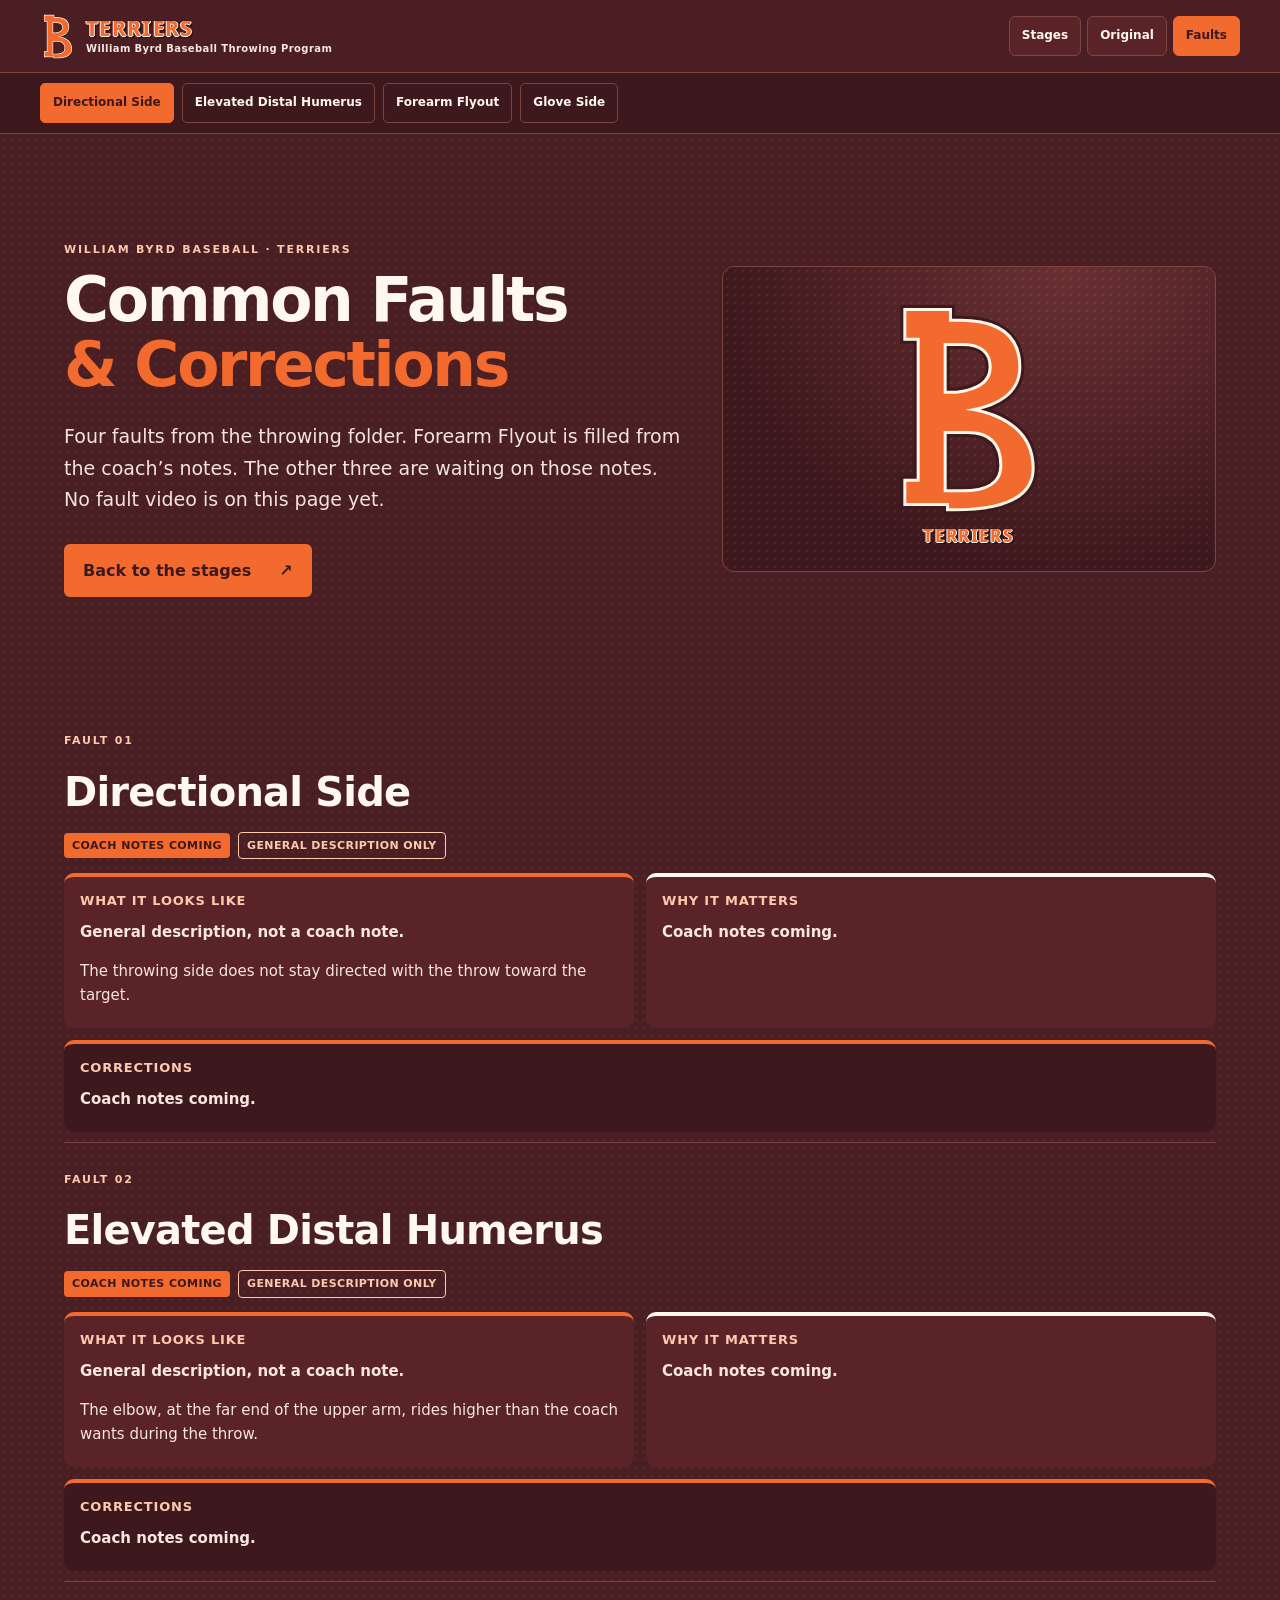
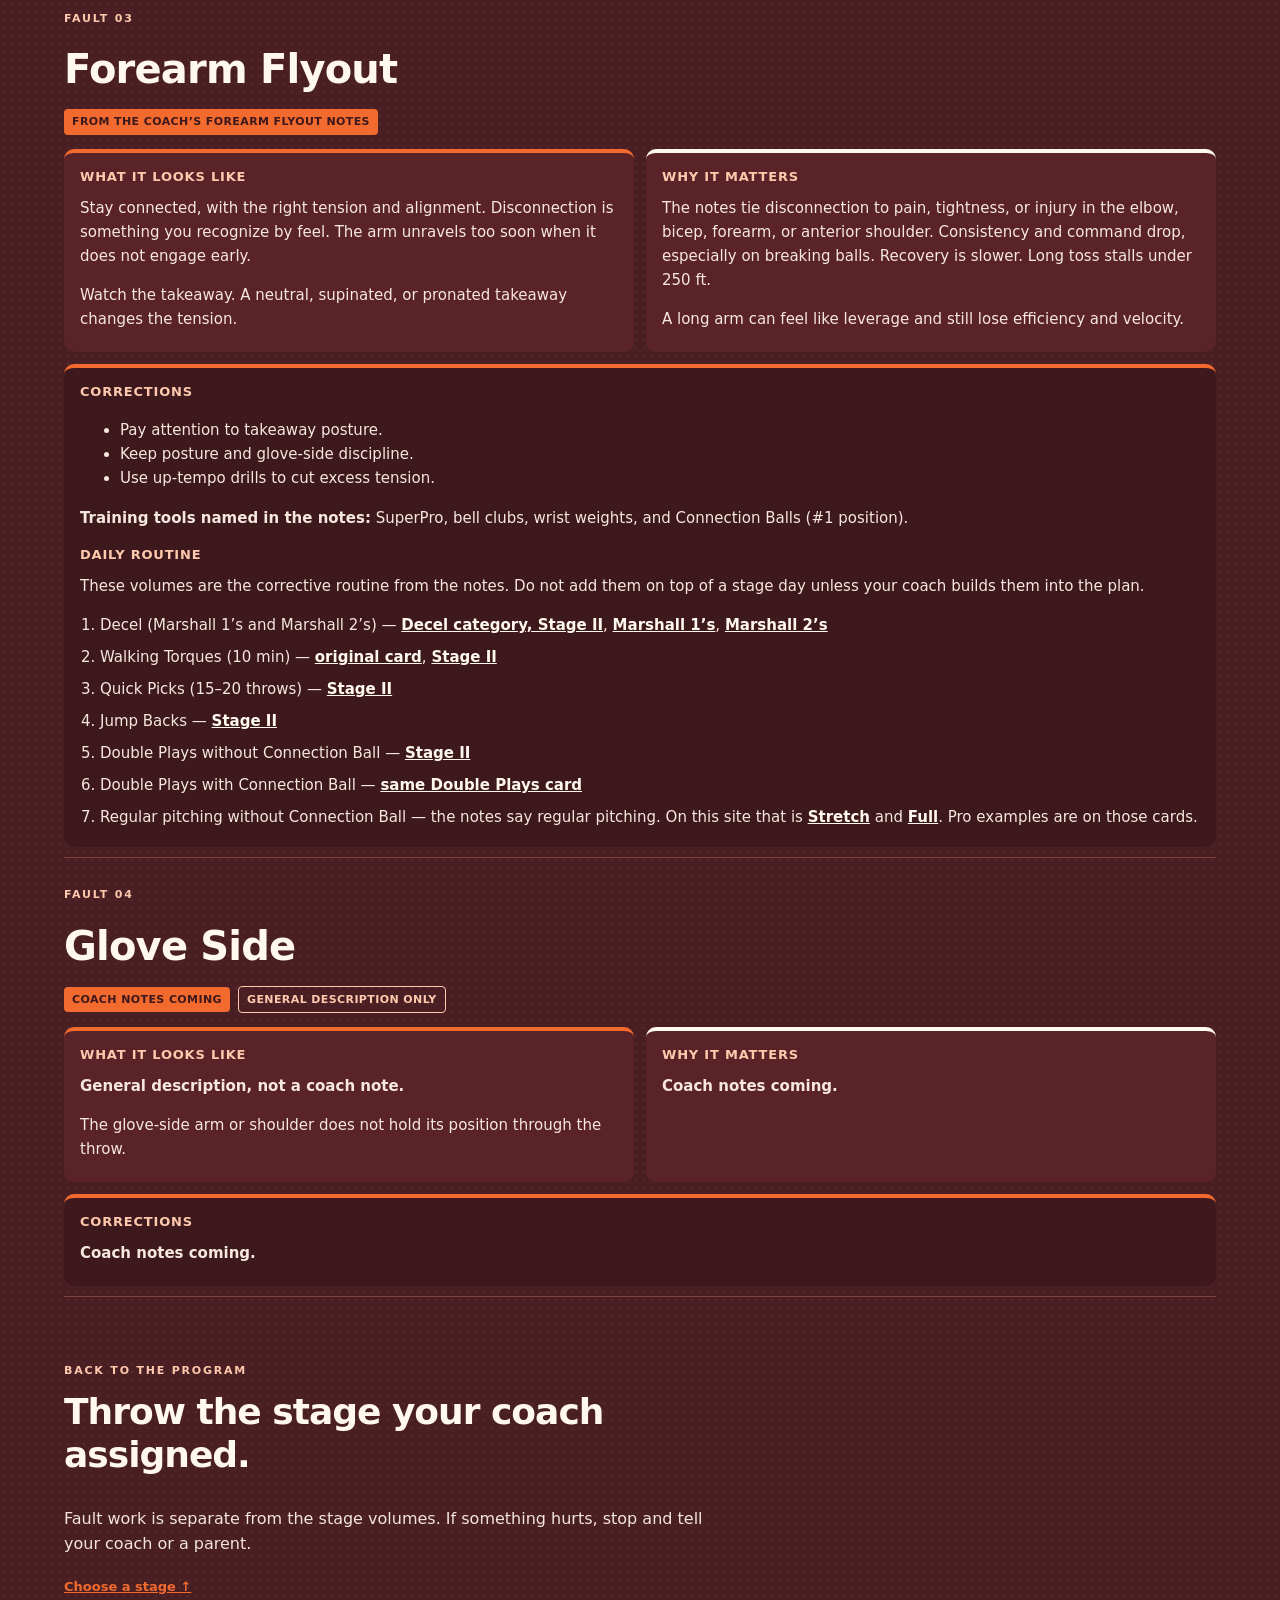
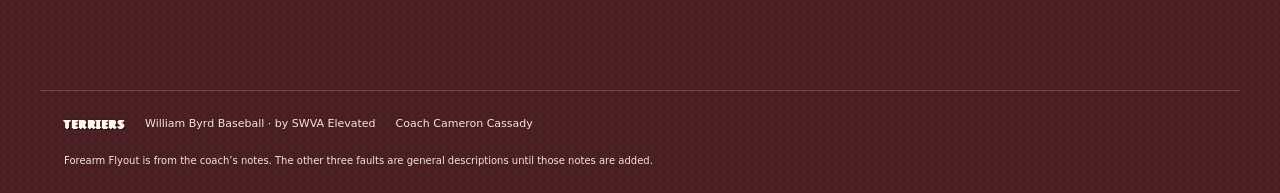
==== faults.html @ 5ababb33 "Add the Terriers five-stage program and faults page Players can pick a shareable stage, keep the ori" ====
<!doctype html>
<html lang="en">
<head>
  <meta charset="utf-8">
  <meta name="viewport" content="width=device-width, initial-scale=1">
  <meta name="theme-color" content="#4a1f24">
  <meta name="description" content="Common throwing faults and corrections for the William Byrd Baseball throwing program.">
  <title>Common Faults &amp; Corrections · William Byrd Baseball</title>
  <link rel="icon" href="assets/icon.svg" type="image/svg+xml">
  <link rel="stylesheet" href="style.css">
  <link rel="stylesheet" href="brand.css">
</head>
<body id="top">
  <a class="skip" href="#fault-list">Skip to the faults</a>
  <div class="sticky-stack">
    <header class="site-header">
      <a class="brand" href="index.html#top" aria-label="William Byrd Baseball home">
        <img src="assets/mark.svg" alt="" width="36" height="48">
        <span><span class="wordmark">Terriers</span><small>William Byrd Baseball Throwing Program</small></span>
      </a>
      <nav class="page-nav" aria-label="Pages">
        <a href="index.html#stages">Stages</a>
        <a href="index.html#original">Original</a>
        <a href="faults.html" aria-current="page">Faults</a>
      </nav>
    </header>
    <nav class="drill-nav" id="fault-nav" aria-label="Faults">
      <a href="#fault-directional-side">Directional Side</a>
      <a href="#fault-elevated-distal-humerus">Elevated Distal Humerus</a>
      <a href="#fault-forearm-flyout">Forearm Flyout</a>
      <a href="#fault-glove-side">Glove Side</a>
    </nav>
  </div>
  <main id="fault-list">
    <section class="hero">
      <div class="hero-copy">
        <p class="eyebrow">William Byrd Baseball · Terriers</p>
        <h1>Common Faults<br><em>&amp; Corrections</em></h1>
        <p class="intro">Four faults from the throwing folder. Forearm Flyout is filled from the coach’s notes. The other three are waiting on those notes. No fault video is on this page yet.</p>
        <a class="start primary" href="index.html#stages">Back to the stages <span>↗</span></a>
      </div>
      <div class="hero-art" aria-hidden="true">
        <img class="hero-mark" src="assets/mark.svg" alt="">
        <div class="art-label"><b class="wordmark hero-word">Terriers</b></div>
      </div>
    </section>

    <article class="fault-card" id="fault-directional-side">
      <p class="eyebrow">Fault 01</p>
      <h2>Directional Side</h2>
      <div class="fault-kicker"><span class="tag">Coach notes coming</span><span class="tag quiet">General description only</span></div>
      <div class="fault-grid">
        <section class="fault-panel">
          <h3>What it looks like</h3>
          <p class="coming-line">General description, not a coach note.</p>
          <p>The throwing side does not stay directed with the throw toward the target.</p>
        </section>
        <section class="fault-panel why">
          <h3>Why it matters</h3>
          <p class="coming-line">Coach notes coming.</p>
        </section>
        <section class="fault-panel fix">
          <h3>Corrections</h3>
          <p class="coming-line">Coach notes coming.</p>
        </section>
      </div>
    </article>

    <article class="fault-card" id="fault-elevated-distal-humerus">
      <p class="eyebrow">Fault 02</p>
      <h2>Elevated Distal Humerus</h2>
      <div class="fault-kicker"><span class="tag">Coach notes coming</span><span class="tag quiet">General description only</span></div>
      <div class="fault-grid">
        <section class="fault-panel">
          <h3>What it looks like</h3>
          <p class="coming-line">General description, not a coach note.</p>
          <p>The elbow, at the far end of the upper arm, rides higher than the coach wants during the throw.</p>
        </section>
        <section class="fault-panel why">
          <h3>Why it matters</h3>
          <p class="coming-line">Coach notes coming.</p>
        </section>
        <section class="fault-panel fix">
          <h3>Corrections</h3>
          <p class="coming-line">Coach notes coming.</p>
        </section>
      </div>
    </article>

    <article class="fault-card" id="fault-forearm-flyout">
      <p class="eyebrow">Fault 03</p>
      <h2>Forearm Flyout</h2>
      <div class="fault-kicker"><span class="tag">From the coach’s Forearm Flyout notes</span></div>
      <div class="fault-grid">
        <section class="fault-panel">
          <h3>What it looks like</h3>
          <p>Stay connected, with the right tension and alignment. Disconnection is something you recognize by feel. The arm unravels too soon when it does not engage early.</p>
          <p>Watch the takeaway. A neutral, supinated, or pronated takeaway changes the tension.</p>
        </section>
        <section class="fault-panel why">
          <h3>Why it matters</h3>
          <p>The notes tie disconnection to pain, tightness, or injury in the elbow, bicep, forearm, or anterior shoulder. Consistency and command drop, especially on breaking balls. Recovery is slower. Long toss stalls under 250 ft.</p>
          <p>A long arm can feel like leverage and still lose efficiency and velocity.</p>
        </section>
        <section class="fault-panel fix">
          <h3>Corrections</h3>
          <ul>
            <li>Pay attention to takeaway posture.</li>
            <li>Keep posture and glove-side discipline.</li>
            <li>Use up-tempo drills to cut excess tension.</li>
          </ul>
          <p><strong>Training tools named in the notes:</strong> SuperPro, bell clubs, wrist weights, and Connection Balls (#1 position).</p>
          <h3>Daily routine</h3>
          <p>These volumes are the corrective routine from the notes. Do not add them on top of a stage day unless your coach builds them into the plan.</p>
          <ol class="routine">
            <li>Decel (Marshall 1’s and Marshall 2’s) — <a href="index.html#stage-2-decel">Decel category, Stage II</a>, <a href="index.html#drill-1">Marshall 1’s</a>, <a href="index.html#stage-2-marshall-2">Marshall 2’s</a></li>
            <li>Walking Torques (10 min) — <a href="index.html#drill-4">original card</a>, <a href="index.html#stage-2-walking-torque">Stage II</a></li>
            <li>Quick Picks (15–20 throws) — <a href="index.html#stage-2-quick-picks">Stage II</a></li>
            <li>Jump Backs — <a href="index.html#stage-2-jump-backs">Stage II</a></li>
            <li>Double Plays without Connection Ball — <a href="index.html#stage-2-double-plays">Stage II</a></li>
            <li>Double Plays with Connection Ball — <a href="index.html#stage-2-double-plays">same Double Plays card</a></li>
            <li>Regular pitching without Connection Ball — the notes say regular pitching. On this site that is <a href="index.html#drill-6">Stretch</a> and <a href="index.html#drill-7">Full</a>. Pro examples are on those cards.</li>
          </ol>
        </section>
      </div>
    </article>

    <article class="fault-card" id="fault-glove-side">
      <p class="eyebrow">Fault 04</p>
      <h2>Glove Side</h2>
      <div class="fault-kicker"><span class="tag">Coach notes coming</span><span class="tag quiet">General description only</span></div>
      <div class="fault-grid">
        <section class="fault-panel">
          <h3>What it looks like</h3>
          <p class="coming-line">General description, not a coach note.</p>
          <p>The glove-side arm or shoulder does not hold its position through the throw.</p>
        </section>
        <section class="fault-panel why">
          <h3>Why it matters</h3>
          <p class="coming-line">Coach notes coming.</p>
        </section>
        <section class="fault-panel fix">
          <h3>Corrections</h3>
          <p class="coming-line">Coach notes coming.</p>
        </section>
      </div>
    </article>

    <section class="finish">
      <p class="eyebrow">Back to the program</p>
      <h2>Throw the stage your coach assigned.</h2>
      <p>Fault work is separate from the stage volumes. If something hurts, stop and tell your coach or a parent.</p>
      <a href="index.html#stages">Choose a stage ↑</a>
    </section>
  </main>
  <footer>
    <span class="wordmark">Terriers</span>
    <span>William Byrd Baseball · by SWVA Elevated</span>
    <span>Coach Cameron Cassady</span>
    <small>Forearm Flyout is from the coach’s notes. The other three faults are general descriptions until those notes are added.</small>
  </footer>
  <script>
    'use strict';
    const nav = document.getElementById('fault-nav');
    const cards = [...document.querySelectorAll('.fault-card')];
    const links = [...nav.querySelectorAll('a')];
    function mark() {
      const line = document.querySelector('.sticky-stack').offsetHeight + 20;
      let active = cards[0];
      cards.forEach(card => { if (card.getBoundingClientRect().top <= line) active = card; });
      links.forEach(link => {
        const on = active && link.hash === '#' + active.id;
        link.classList.toggle('active', on);
        if (on) link.setAttribute('aria-current', 'true');
        else link.removeAttribute('aria-current');
      });
    }
    document.documentElement.style.scrollPaddingTop = (document.querySelector('.sticky-stack').offsetHeight + 8) + 'px';
    window.addEventListener('scroll', () => requestAnimationFrame(mark), { passive: true });
    mark();
  </script>
</body>
</html>
---- style.css ----
:root{color-scheme:dark;--bg:#4a1f24;--panel:#5a2328;--muted:#f3e4dc;--ink:#fff8ef;--line:#7d4540;--accent:#f26a2e;--header:142px}*{box-sizing:border-box}html{scroll-behavior:smooth;scroll-padding-top:var(--header)}body{margin:0;background:var(--bg);color:var(--ink);font:16px/1.6 system-ui,-apple-system,BlinkMacSystemFont,"Segoe UI",sans-serif}a{color:inherit}button,select,input{font:inherit}button,a,select,input{ -webkit-tap-highlight-color:transparent}button,select{min-height:46px;border:1px solid #a86860;border-radius:7px;background:#6a3034;color:var(--ink);padding:9px 13px;cursor:pointer;font-weight:650}button:hover,select:hover{border-color:var(--accent)}button:focus-visible,a:focus-visible,select:focus-visible,input:focus-visible,summary:focus-visible{outline:3px solid var(--accent);outline-offset:4px}.primary{background:var(--accent);border-color:var(--accent);color:#3d181c}.primary:hover{background:#ff8d55}.skip{position:absolute;z-index:20;top:-100px;background:var(--accent);color:#4a1f24;padding:12px}.skip:focus{top:10px}.site-header{position:sticky;top:0;z-index:10;height:80px;padding:12px max(24px,calc((100vw - 1200px)/2));display:flex;align-items:center;justify-content:space-between;background:#4a1f24f5;border-bottom:1px solid var(--line);backdrop-filter:blur(12px)}.brand{display:flex;gap:10px;text-decoration:none;align-items:center;line-height:1.1;letter-spacing:1.4px;font-size:18px}.brand svg{color:var(--accent)}.brand strong{color:var(--accent)}.brand small{display:block;letter-spacing:2.9px;font-size:8px;margin-top:6px;color:var(--muted)}.review-total{font-size:12px;color:var(--muted);font-variant-numeric:tabular-nums}.drill-nav{position:sticky;top:80px;z-index:10;display:flex;gap:8px;padding:10px max(24px,calc((100vw - 1200px)/2));height:62px;overflow-x:auto;white-space:nowrap;background:#3d181cf5;border-bottom:1px solid var(--line);scrollbar-width:thin}.drill-nav a{display:inline-flex;align-items:center;gap:7px;text-decoration:none;border:1px solid var(--line);padding:6px 12px;border-radius:5px;font-size:12px;font-weight:650;min-height:40px}.drill-nav a span{color:var(--accent);font-size:11px}.drill-nav a.active{border-color:var(--accent);background:#f26a2e}.drill-nav a.done:after{content:'✓';color:var(--accent)}main{max-width:1200px;margin:auto;padding:0 24px}.hero{display:grid;grid-template-columns:1.25fr 1fr;min-height:570px;align-items:center;gap:40px;padding:65px 0}.eyebrow{color:var(--accent);text-transform:uppercase;font-size:11px;font-weight:750;letter-spacing:1.8px;margin:0 0 10px}h1,h2,h3,p{margin-top:0}h1{font-size:clamp(38px,4.8vw,65px);line-height:1.05;letter-spacing:-2.3px;margin-bottom:24px}h1 em{font-style:normal;color:var(--accent)}.intro{font-size:19px;color:var(--muted);line-height:1.65;margin-bottom:28px}.start{display:inline-flex;gap:28px;align-items:center;font-weight:750;text-decoration:none;padding:14px 19px;border-radius:6px}.micro{font-size:11px;color:var(--muted);margin:20px 0 0}.hero-art{position:relative;height:350px;overflow:hidden;border:1px solid var(--line);border-radius:12px;background:radial-gradient(ellipse at 70% 10%,#6a3034 0,transparent 65%),repeating-linear-gradient(0deg,transparent 0,transparent 39px,#5a3034 40px),repeating-linear-gradient(90deg,transparent 0,transparent 39px,#5a3034 40px)}.field{position:absolute;left:20%;top:20%;width:210px;height:210px;border:1px solid #f26a2e;transform:rotate(45deg);background:linear-gradient(135deg,#6a303470,#6a303410)}.field-inner{position:absolute;inset:36px;border:1px solid #f26a2e60;border-radius:50%}.field-plate{position:absolute;bottom:-5px;right:-5px;width:10px;height:10px;background:var(--accent)}.field-mound{position:absolute;width:5px;height:18px;background:#f26a2e;top:50%;left:50%;transform:translate(-50%,-50%) rotate(-45deg)}.art-label{position:absolute;bottom:24px;left:24px;display:grid;gap:4px}.art-label b{font-size:18px;letter-spacing:1.6px}.art-label span{font-size:12px;color:var(--muted)}.seven{position:absolute;right:20px;top:5px;font-size:75px;line-height:1.25;font-weight:800;color:#f26a2e40;letter-spacing:-5px}.seven span{display:block;font-size:9px;letter-spacing:3px;color:var(--muted);text-align:right}.before{display:grid;grid-template-columns:1fr 1fr;gap:44px;padding:36px 0;border-top:1px solid var(--line)}.before h2{font-size:29px;line-height:1.2;letter-spacing:-.7px;margin-bottom:18px}.safety{border-left:3px solid var(--accent);padding-left:23px}.safety p:not(.eyebrow){color:var(--muted);font-size:14px}.safety strong{color:var(--ink)}.limits{display:grid;grid-template-columns:1fr 1fr;gap:20px;font-size:12px;color:var(--muted)}.limits b{display:block;color:var(--accent);font-size:16px;margin-bottom:4px}.how ol{margin:0;padding-left:22px;font-size:14px;color:var(--muted)}.how li{margin-bottom:10px;padding-left:4px}.coach-note{font-size:12px;border-top:1px solid var(--line);padding-top:16px;color:var(--muted);margin:18px 0 0}.source-notes{font-size:13px;color:var(--muted);border:1px solid var(--line);border-radius:8px;margin:0 0 60px}.source-notes summary{padding:16px 20px;cursor:pointer;color:var(--ink);min-height:48px;font-weight:650}.source-notes>div{padding:0 20px 8px;max-width:950px}.section-label{display:flex;justify-content:space-between;font-size:10px;letter-spacing:2px;color:var(--muted);border-bottom:1px solid var(--line);padding-bottom:15px}.drill{scroll-margin-top:16px;padding:44px 0 25px;min-height:calc(100svh - 142px);border-bottom:1px solid var(--line)}.drill-heading{display:flex;gap:20px;align-items:center;margin-bottom:28px}.step-number{font-size:58px;line-height:1;font-weight:800;color:#f0d5cc;letter-spacing:-3px}.drill-heading h2{font-size:36px;letter-spacing:-1.2px;line-height:1.15;margin:0}.drill-heading .eyebrow{font-size:10px;margin-bottom:7px}.distance{margin-left:auto;background:#f26a2e;border:1px solid #ffd0b8;color:var(--accent);padding:6px 16px;border-radius:7px;font-size:28px;font-weight:800;line-height:1.3;min-width:76px;text-align:center}.distance small{display:block;font-size:10px;letter-spacing:2px;text-transform:uppercase}.drill-grid{display:grid;grid-template-columns:1.3fr 1fr;gap:36px;align-items:start}.player{min-width:0;background:#3f1c20;border:1px solid var(--line);border-radius:10px;overflow:hidden}.video-wrap{background:#1a0c0e;aspect-ratio:16/9}.video-wrap video{display:block;width:100%;height:100%;object-fit:contain;cursor:pointer}.video-caption{display:flex;justify-content:space-between;font-size:10px;gap:8px;color:var(--muted);padding:11px 14px;border-bottom:1px solid var(--line)}.mode{color:var(--accent);font-weight:700}.controls{display:grid;grid-template-columns:1fr 1.5fr;gap:8px;padding:13px 13px 0}.controls button{font-size:12px}.controls .key[aria-pressed=true]{border-color:var(--accent);color:var(--accent)}.fine-controls{display:flex;align-items:center;justify-content:space-between;gap:8px;padding:12px 13px 0}.fine-controls label{font-size:11px;color:var(--muted)}select{margin-left:5px;padding:7px;font-size:13px}.frames{display:flex;gap:6px}.frames button{font-size:11px;padding:8px}.player-note{margin:10px 13px;font-size:10px;color:var(--muted)}.video-error{margin:14px;color:#ffbbb3;font-size:13px}.clip-link{margin:12px 13px 15px;font-size:11px;color:var(--muted)}.clip-link summary{cursor:pointer;min-height:32px}.clip-link a{display:inline-block;min-height:44px;margin-right:16px;color:var(--accent)}.drill-instructions h3{font-size:14px;line-height:1.3;margin-bottom:14px}.balls{display:flex;gap:8px;flex-wrap:wrap}.ball{border:1px solid var(--line);padding:9px 10px;display:flex;align-items:center;gap:8px;border-radius:7px;background:#4e2428;flex:1;min-width:110px}.ball i{width:14px;height:14px;border-radius:50%;flex-shrink:0;box-shadow:inset 0 0 0 1px #ffffff40}.black{background:#101218;outline:1px solid #667083}.green{background:#4fc776}.red{background:#ef6b64}.blue{background:#68b6fa}.yellow{background:#eed66a}.gray{background:#aab3be}.ball b{font-size:11px;display:block}.ball small{display:block;font-size:10px;color:var(--muted);white-space:nowrap}.reps-note{color:var(--muted);font-size:10px;margin:10px 0 24px}.cue-heading{border-top:1px solid var(--line);padding-top:20px}.cues{list-style:none;counter-reset:cues;margin:0;padding:0}.cues li{position:relative;counter-increment:cues;padding:0 0 13px 30px;font-size:14px;line-height:1.5}.cues li:before{content:counter(cues);position:absolute;left:0;top:1px;border:1px solid #f26a2e;color:var(--accent);font-size:10px;font-weight:700;border-radius:50%;width:19px;height:19px;text-align:center;line-height:18px}.progress-check{margin-top:10px;background:#3d181c;border-left:3px solid var(--accent);padding:14px 16px}.progress-check b{font-size:10px;text-transform:uppercase;letter-spacing:1.5px;color:var(--accent)}.progress-check p{font-size:14px;font-weight:650;margin:6px 0}.progress-check small{font-size:11px;color:var(--muted);display:block;line-height:1.5}.review{display:flex;align-items:center;gap:9px;min-height:48px;font-size:12px;color:var(--muted);margin:10px 0 0;cursor:pointer}.review input{width:22px;height:22px;accent-color:var(--accent);cursor:pointer}.next{display:flex;justify-content:space-between;margin-top:25px;text-decoration:none;font-size:12px;font-weight:650;color:var(--accent);min-height:46px;align-items:center}.next span{font-size:20px}.text-demo{border:1px solid var(--line);border-radius:10px;padding:40px;background:radial-gradient(ellipse at 50% 0,#6a3034,transparent 70%),var(--panel);min-height:460px;display:flex;flex-direction:column;align-items:flex-start;justify-content:center}.text-demo .diamond{width:80px;height:80px;border:1px solid #f26a2e;transform:rotate(45deg);margin:10px 0 50px 17px;display:grid;place-items:center}.diamond span{transform:rotate(-45deg);font-size:35px;font-weight:800;color:var(--accent)}.text-demo h3{font-size:27px;line-height:1.15;margin-bottom:18px}.text-demo>p:not(.eyebrow){font-size:14px;color:var(--muted);max-width:340px}.text-note{font-size:12px;color:var(--accent);border-top:1px solid var(--line);padding-top:18px;margin-top:5px}.finish{padding:65px 0;max-width:660px}.finish h2{font-size:36px;line-height:1.2;letter-spacing:-1px}.finish>p:not(.eyebrow){color:var(--muted)}.finish a{display:inline-block;min-height:48px;color:var(--accent);font-weight:650;font-size:13px}footer{max-width:1200px;padding:24px;margin:auto;border-top:1px solid var(--line);display:flex;align-items:center;gap:20px;flex-wrap:wrap;color:var(--muted);font-size:11px}footer>span:first-child{font-weight:750;color:var(--ink);letter-spacing:1.5px}footer button{margin-left:auto;font-size:11px}footer small{flex-basis:100%;font-size:10px}.player button:disabled{opacity:.5;cursor:wait}@media(min-width:1400px){.drill{padding-top:55px;padding-bottom:35px}}@media(max-width:850px){.hero{grid-template-columns:1fr 0.7fr;gap:25px}.hero-art{height:310px}.field{left:8%;top:19%;width:170px;height:170px}.drill-grid{gap:22px;grid-template-columns:1.1fr 1fr}.before{gap:25px}.balls{gap:6px}.ball{min-width:100px}.fine-controls{flex-wrap:wrap}.drill-heading h2{font-size:31px}}@media(max-width:640px){:root{--header:128px}.site-header{height:68px;padding:10px 18px}.brand{font-size:15px}.brand small{font-size:7px;letter-spacing:2px}.brand svg{width:29px}.review-total{font-size:10px}.drill-nav{top:68px;height:60px;padding:8px 18px}.drill-nav a{min-height:42px;font-size:11px}.drill-nav a:not(.active){background:#5a2328}main{padding:0 18px}.hero{display:block;min-height:0;padding:42px 0 34px}h1{font-size:43px;letter-spacing:-1.8px}.intro{font-size:16px;margin-bottom:23px}.hero-art{height:190px;margin-top:28px}.field{width:125px;height:125px;left:51%;top:26px}.field-inner{inset:23px}.art-label{left:18px;bottom:18px;max-width:165px}.art-label b{font-size:16px}.art-label span{font-size:10px}.seven{font-size:49px;right:15px;top:0}.seven span{font-size:8px}.before{display:block;padding:28px 0}.safety{padding-left:17px}.how{margin-top:32px}.before h2{font-size:27px}.limits{gap:16px}.limits b{font-size:14px}.source-notes{margin-bottom:35px;font-size:12px}.source-notes summary{font-size:12px;padding:14px}.source-notes>div{padding:0 14px 6px}.section-label{font-size:8px;letter-spacing:1.4px}.drill{padding-top:30px;scroll-margin-top:10px}.drill-heading{gap:13px;margin-bottom:22px}.step-number{font-size:43px;letter-spacing:-2px}.drill-heading h2{font-size:27px;letter-spacing:-.7px}.drill-heading .eyebrow{font-size:8px;letter-spacing:1.1px;max-width:210px}.distance{font-size:23px;padding:6px 10px;min-width:58px}.distance small{font-size:8px}.drill-grid{display:block}.drill-instructions{margin-top:25px}.ball{min-width:95px;padding:9px 8px;gap:7px}.ball small{font-size:9px}.fine-controls{flex-wrap:nowrap;padding:10px 11px 0}.fine-controls label{font-size:10px}.fine-controls select{font-size:12px;padding:6px;margin-left:3px}.frames button{font-size:10px;padding:8px}.frames{gap:5px}.controls{padding:11px 11px 0}.controls button{font-size:11px}.video-caption{font-size:9px;padding:10px 11px}.player-note{font-size:9px;margin-left:11px}.cue-heading{padding-top:18px}.cues li{font-size:14px}.progress-check{margin-top:7px}.reps-note{font-size:10px}.text-demo{padding:30px;min-height:340px}.text-demo .diamond{margin-bottom:40px;width:60px;height:60px}.text-demo h3{font-size:25px}.finish{padding:42px 0}.finish h2{font-size:29px}footer{padding:22px 18px;gap:12px}footer>span:nth-child(2){flex-basis:100%;font-size:10px}footer button{margin-left:0}.next{margin-top:15px}}@media(prefers-reduced-motion:reduce){html{scroll-behavior:auto}}@media print{.site-header,.drill-nav,.hero-art,.player,.next,footer,.review,.start{display:none}.hero,.before,.drill{break-inside:avoid;min-height:0}.drill-grid{display:block}body{background:white;color:black}.eyebrow,.progress-check b,.distance,.cues li:before{color:#8a3414}.drill{page-break-before:always}.source-notes{display:none}}

/* Keep the workload chips readable on the field. */
.ball b{font-size:12px}.ball small{font-size:11px}.controls button{font-size:13px}@media(max-width:640px){.ball{gap:6px}.ball b{font-size:12px}.ball small{font-size:11px}.controls button{font-size:12px}}
---- brand.css ----
@font-face {
  font-family: "Byrd Block";
  src: url("assets/fonts/byrd-block.woff2") format("woff2");
  font-weight: 700;
  font-style: normal;
  font-display: swap;
}

html { scroll-behavior: auto; }
body {
  background-color: #4a1f24;
  background-image: radial-gradient(rgba(255, 248, 239, 0.045) 0.85px, transparent 0.95px);
  background-size: 8px 8px;
}

.wordmark {
  font-family: "Byrd Block", "Arial Black", Impact, sans-serif;
  font-weight: 700;
  letter-spacing: 0.06em;
  text-transform: uppercase;
  color: #f26a2e;
  line-height: 0.9;
  text-shadow: 0 1px 0 #fff8ef, 1px 0 0 #fff8ef, -1px 0 0 #fff8ef, 0 -1px 0 #3d181c, 2px 2px 0 #2a1014;
}

.sticky-stack { position: sticky; top: 0; z-index: 30; background: #4a1f24; }
.sticky-stack .site-header { position: relative; top: auto; height: auto; min-height: 0; flex-wrap: wrap; gap: 8px 14px; }
.sticky-stack .drill-nav { position: relative; top: auto; height: auto; min-height: 52px; background: #3d181cf2; }

.brand img { width: 36px; height: 48px; display: block; }
.brand .wordmark { font-size: 22px; display: block; }
.brand small { letter-spacing: 0.4px; font-size: 10px; text-transform: none; color: #f6e7df; font-weight: 650; }

.page-nav { display: flex; gap: 6px; flex-wrap: wrap; }
.page-nav a {
  text-decoration: none;
  font-size: 12px;
  font-weight: 750;
  min-height: 40px;
  display: inline-flex;
  align-items: center;
  padding: 0 12px;
  border: 1px solid #7d4540;
  border-radius: 6px;
  background: #5a2328;
}
.page-nav a[aria-current="page"] { background: #f26a2e; color: #3d181c; border-color: #f26a2e; }

.drill-nav a.active { background: #f26a2e; color: #3d181c; border-color: #f26a2e; }
.drill-nav a.active span,
.drill-nav a.active.done:after { color: #3d181c; }
.distance { background: #f26a2e; color: #3d181c; border-color: #ffd7c4; }
.distance small { color: #3d181c; }
.distance.per-coach { font-size: 13px; letter-spacing: 0; line-height: 1.15; font-weight: 800; max-width: 108px; padding: 8px 10px; }
.eyebrow, .mode, .stage-kicker, .choose { color: #ffc9ad; }
h1 em { color: #f26a2e; }

.hero-art {
  background:
    radial-gradient(rgba(255, 248, 239, 0.07) 0.8px, transparent 1px),
    radial-gradient(ellipse at 70% 0%, #6a3034, #3d181c 72%);
  background-size: 8px 8px, auto;
  display: grid;
  place-items: center;
  height: auto;
  min-height: 280px;
  overflow: visible;
  padding: 28px 16px;
}
.hero-mark { width: min(42%, 168px); height: auto; }
.hero-art .art-label { position: static; text-align: center; margin-top: 8px; }
.hero-word { font-size: clamp(36px, 8vw, 64px); }

.stage-intro { padding: 8px 0 12px; }
.stage-intro h2 { font-size: clamp(28px, 4vw, 40px); letter-spacing: -0.8px; line-height: 1.1; margin-bottom: 10px; }
.supervision, .callout {
  border-left: 4px solid #f26a2e;
  background: #3d181c;
  padding: 14px 16px;
  border-radius: 0 10px 10px 0;
  color: #f6e7df;
  margin: 14px 0;
}
.supervision strong, .callout strong { color: #fff8ef; }
.stage-picker { display: grid; grid-template-columns: repeat(5, 1fr); gap: 10px; margin: 8px 0 18px; }
.stage-picker a {
  display: flex;
  flex-direction: column;
  align-items: flex-start;
  justify-content: center;
  gap: 2px;
  min-height: 84px;
  padding: 12px 14px;
  text-decoration: none;
  border-radius: 10px;
  border: 1px solid #7d4540;
  background: #5a2328;
  color: #fff8ef;
}
.stage-picker a strong { font-size: 16px; letter-spacing: -0.2px; line-height: 1.2; }
.stage-picker a small { color: #f6e7df; font-size: 12px; line-height: 1.3; }
.stage-picker a[aria-selected="true"] { background: #f26a2e; border-color: #f26a2e; color: #3d181c; }
.stage-picker a[aria-selected="true"] .stage-kicker,
.stage-picker a[aria-selected="true"] small { color: #3d181c; }
.stage-empty, .plan-card, .day-block, .category {
  border: 1px solid #7d4540;
  background: #5a2328;
  border-radius: 10px;
  padding: 16px;
}
.stage-empty { color: #f6e7df; }
.stage-plan > h2 { font-size: clamp(28px, 4vw, 42px); letter-spacing: -1px; line-height: 1.12; margin-bottom: 16px; }
.plan-grid { display: grid; grid-template-columns: 1fr 1fr; gap: 12px; margin-bottom: 12px; }
.plan-card h3, .day-block h3, .category h3 { font-size: 16px; margin-bottom: 8px; }
.plan-card ul, .day-block ul, .plan-block ul { margin: 0; padding-left: 18px; color: #f6e7df; }
.plan-card li, .plan-block li { margin: 0 0 6px; }
.plan-block { margin: 0 0 18px; }
.day-block { margin: 0 0 14px; }
.day-list { margin: 8px 0; padding-left: 20px; }
.day-list li { margin: 0 0 6px; }
.day-list a, .also a, .routine a, .stage-empty a { color: #fff8ef; font-weight: 700; }
.category { margin: 28px 0 10px; }
.category-head { display: flex; justify-content: space-between; gap: 12px; align-items: baseline; }
.category-head h3 { margin: 0; font-size: 20px; }
.choose { font-size: 12px; font-weight: 800; letter-spacing: 0.8px; text-transform: uppercase; }
.screen-title { margin: 4px 0 0; color: #ffc9ad; font-size: 12px; }
.stage-lead { color: #f6e7df; }
.original-intro { color: #f6e7df; max-width: 760px; }
.original-intro a { color: #fff8ef; font-weight: 700; }

.pro-strip { display: grid; gap: 18px; }
.pro-strip > .eyebrow { margin-bottom: 0; }
.pro-clip { margin: 0; }
.pro-clip figcaption { margin: 0 0 8px; }
.pro-clip figcaption b { display: block; font-size: 16px; }
.pro-clip figcaption small { color: #f6e7df; font-size: 12px; }
.player.is-small .video-wrap {
  aspect-ratio: auto;
  display: flex;
  align-items: center;
  justify-content: center;
  padding: 12px;
  background: #1a0c0e;
}
.ball { min-width: 0; }
.ball small { white-space: normal; }
.player.is-small video {
  width: 226px;
  max-width: 100%;
  height: auto;
  max-height: none;
  object-fit: contain;
}

.fault-card { padding: 28px 0 10px; border-bottom: 1px solid #7d4540; scroll-margin-top: 12px; }
.fault-card h2 { font-size: clamp(28px, 6vw, 40px); letter-spacing: -0.8px; margin: 0 0 8px; }
.fault-kicker { display: flex; gap: 8px; flex-wrap: wrap; align-items: center; margin-bottom: 14px; }
.tag {
  display: inline-block;
  background: #f26a2e;
  color: #3d181c;
  font-size: 11px;
  font-weight: 800;
  letter-spacing: 0.4px;
  text-transform: uppercase;
  padding: 4px 8px;
  border-radius: 4px;
}
.tag.quiet { background: transparent; color: #ffc9ad; border: 1px solid #ffc9ad; }
.fault-grid { display: grid; grid-template-columns: 1fr 1fr; gap: 12px; }
.fault-panel { background: #5a2328; border-radius: 10px; padding: 14px 16px 6px; border-top: 4px solid #f26a2e; }
.fault-panel.why { border-top-color: #fff8ef; }
.fault-panel.fix { grid-column: 1 / -1; background: #3d181c; }
.fault-panel h3 { font-size: 13px; letter-spacing: 0.8px; text-transform: uppercase; color: #ffc9ad; margin-bottom: 8px; }
.fault-panel p, .fault-panel li { color: #f6e7df; font-size: 15px; }
.routine { margin: 8px 0 12px; padding-left: 20px; }
.routine li { margin: 0 0 8px; }
.coming-line { font-weight: 750; color: #fff8ef; }

@media (max-width: 900px) {
  .stage-picker { grid-template-columns: 1fr 1fr; }
  .stage-picker a:last-child { grid-column: 1 / -1; }
}
@media (max-width: 640px) {
  .stage-picker, .plan-grid, .fault-grid { grid-template-columns: 1fr; }
  .stage-picker a, .stage-picker a:last-child { grid-column: auto; min-height: 72px; }
  .fault-panel.fix { grid-column: auto; }
  .brand .wordmark { font-size: 18px; }
  .brand img { width: 30px; height: 40px; }
  .hero-art { min-height: 200px; height: auto; padding: 18px 12px; }
  .page-nav { width: 100%; }
  .page-nav a { flex: 1; justify-content: center; }
}
@media print {
  .pro-strip { display: none; }
}
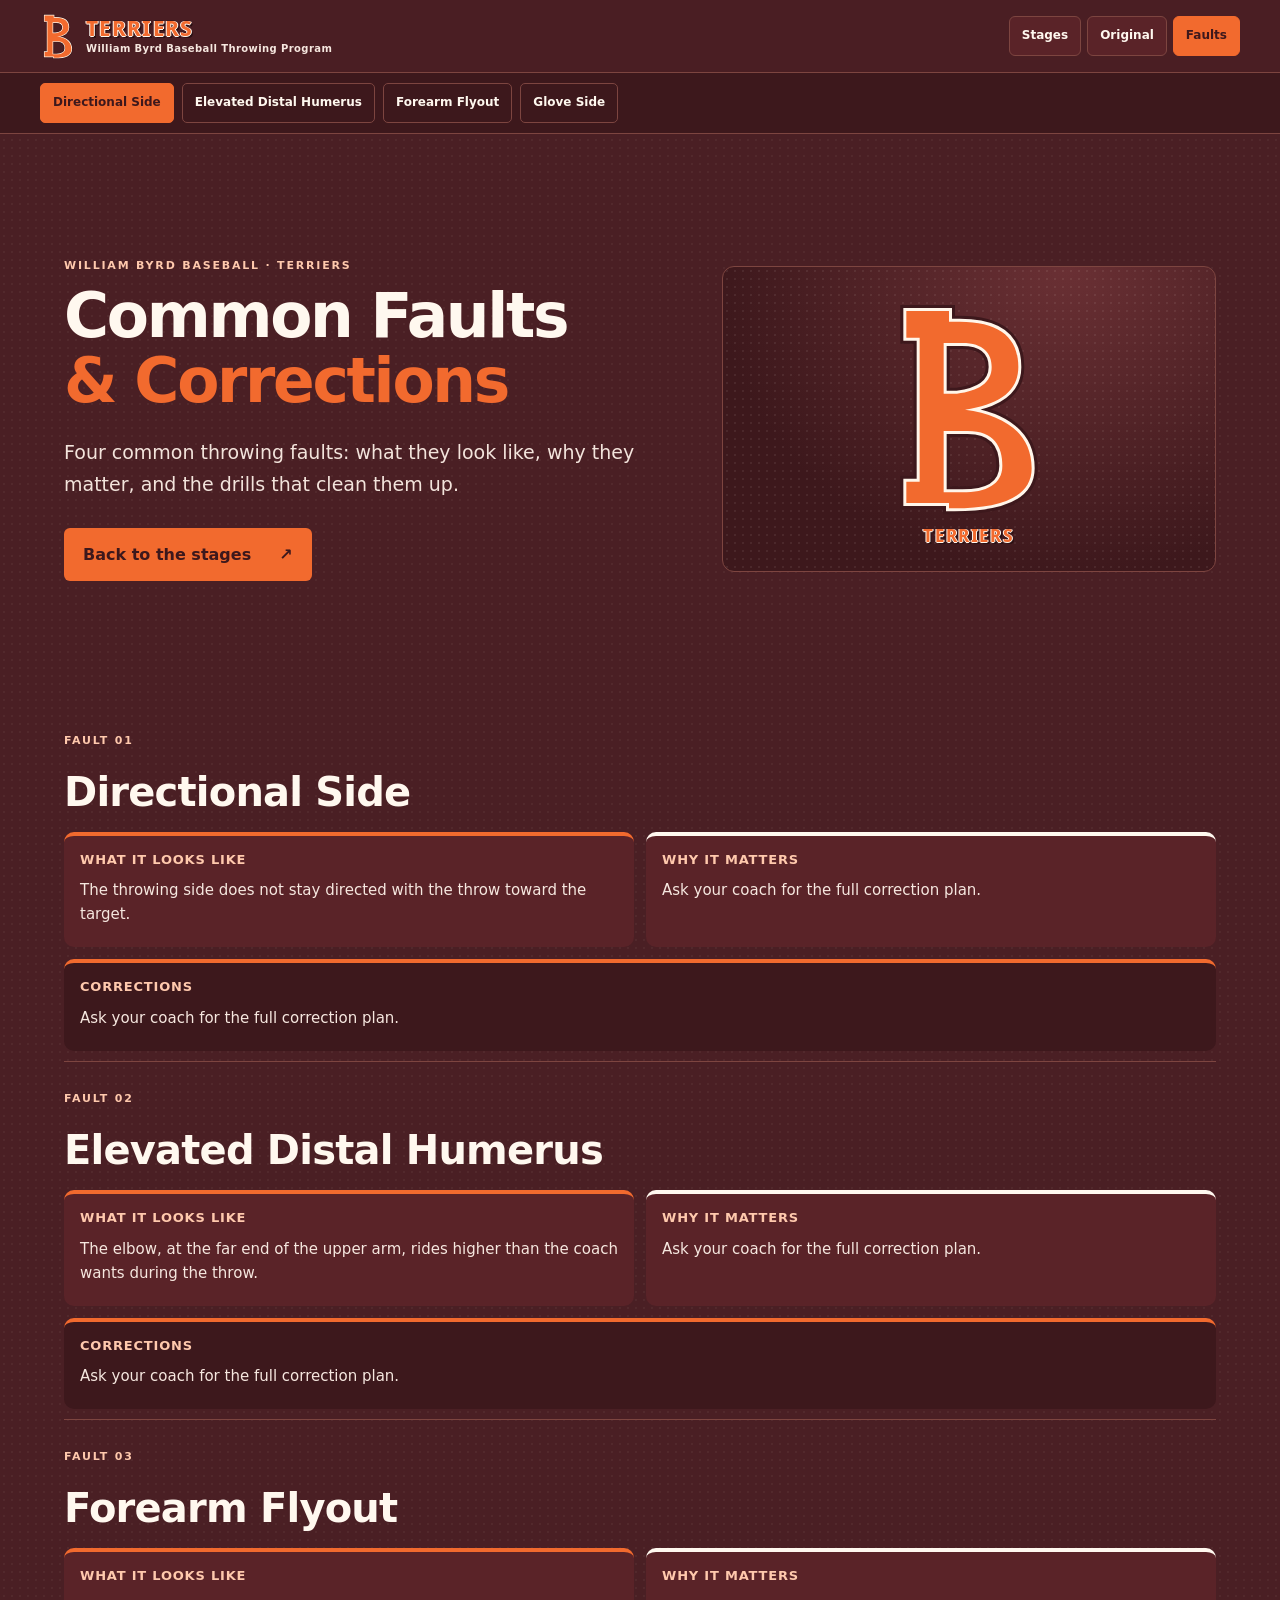
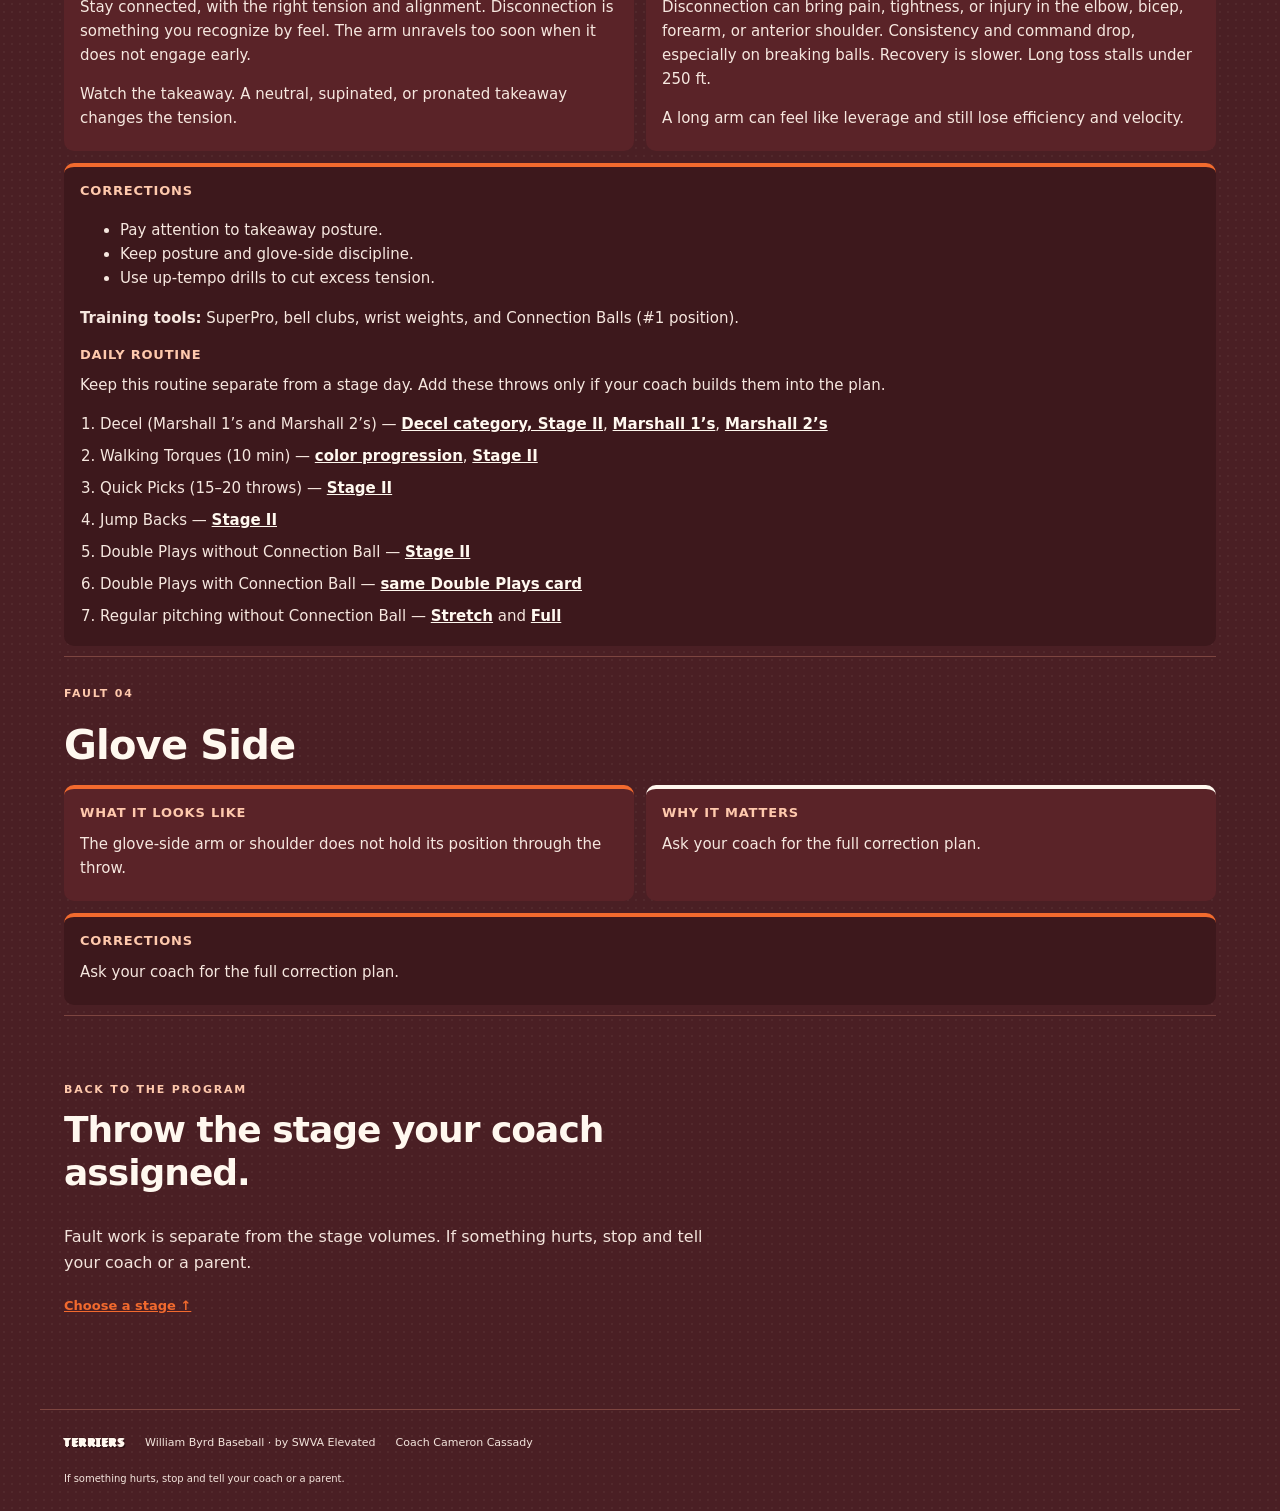
==== commit 98c60e74: "Rewrite player-facing copy so it does not mention missing notes or videos Faults, stage cards, and t" ====
--- a/faults.html
+++ b/faults.html
@@ -36,7 +36,7 @@
       <div class="hero-copy">
         <p class="eyebrow">William Byrd Baseball · Terriers</p>
         <h1>Common Faults<br><em>&amp; Corrections</em></h1>
-        <p class="intro">Four faults from the throwing folder. Forearm Flyout is filled from the coach’s notes. The other three are waiting on those notes. No fault video is on this page yet.</p>
+        <p class="intro">Four common throwing faults: what they look like, why they matter, and the drills that clean them up.</p>
         <a class="start primary" href="index.html#stages">Back to the stages <span>↗</span></a>
       </div>
       <div class="hero-art" aria-hidden="true">
@@ -48,20 +48,18 @@
     <article class="fault-card" id="fault-directional-side">
       <p class="eyebrow">Fault 01</p>
       <h2>Directional Side</h2>
-      <div class="fault-kicker"><span class="tag">Coach notes coming</span><span class="tag quiet">General description only</span></div>
       <div class="fault-grid">
         <section class="fault-panel">
           <h3>What it looks like</h3>
-          <p class="coming-line">General description, not a coach note.</p>
           <p>The throwing side does not stay directed with the throw toward the target.</p>
         </section>
         <section class="fault-panel why">
           <h3>Why it matters</h3>
-          <p class="coming-line">Coach notes coming.</p>
+          <p>Ask your coach for the full correction plan.</p>
         </section>
         <section class="fault-panel fix">
           <h3>Corrections</h3>
-          <p class="coming-line">Coach notes coming.</p>
+          <p>Ask your coach for the full correction plan.</p>
         </section>
       </div>
     </article>
@@ -69,20 +67,18 @@
     <article class="fault-card" id="fault-elevated-distal-humerus">
       <p class="eyebrow">Fault 02</p>
       <h2>Elevated Distal Humerus</h2>
-      <div class="fault-kicker"><span class="tag">Coach notes coming</span><span class="tag quiet">General description only</span></div>
       <div class="fault-grid">
         <section class="fault-panel">
           <h3>What it looks like</h3>
-          <p class="coming-line">General description, not a coach note.</p>
           <p>The elbow, at the far end of the upper arm, rides higher than the coach wants during the throw.</p>
         </section>
         <section class="fault-panel why">
           <h3>Why it matters</h3>
-          <p class="coming-line">Coach notes coming.</p>
+          <p>Ask your coach for the full correction plan.</p>
         </section>
         <section class="fault-panel fix">
           <h3>Corrections</h3>
-          <p class="coming-line">Coach notes coming.</p>
+          <p>Ask your coach for the full correction plan.</p>
         </section>
       </div>
     </article>
@@ -90,7 +86,6 @@
     <article class="fault-card" id="fault-forearm-flyout">
       <p class="eyebrow">Fault 03</p>
       <h2>Forearm Flyout</h2>
-      <div class="fault-kicker"><span class="tag">From the coach’s Forearm Flyout notes</span></div>
       <div class="fault-grid">
         <section class="fault-panel">
           <h3>What it looks like</h3>
@@ -99,7 +94,7 @@
         </section>
         <section class="fault-panel why">
           <h3>Why it matters</h3>
-          <p>The notes tie disconnection to pain, tightness, or injury in the elbow, bicep, forearm, or anterior shoulder. Consistency and command drop, especially on breaking balls. Recovery is slower. Long toss stalls under 250 ft.</p>
+          <p>Disconnection can bring pain, tightness, or injury in the elbow, bicep, forearm, or anterior shoulder. Consistency and command drop, especially on breaking balls. Recovery is slower. Long toss stalls under 250 ft.</p>
           <p>A long arm can feel like leverage and still lose efficiency and velocity.</p>
         </section>
         <section class="fault-panel fix">
@@ -109,17 +104,17 @@
             <li>Keep posture and glove-side discipline.</li>
             <li>Use up-tempo drills to cut excess tension.</li>
           </ul>
-          <p><strong>Training tools named in the notes:</strong> SuperPro, bell clubs, wrist weights, and Connection Balls (#1 position).</p>
+          <p><strong>Training tools:</strong> SuperPro, bell clubs, wrist weights, and Connection Balls (#1 position).</p>
           <h3>Daily routine</h3>
-          <p>These volumes are the corrective routine from the notes. Do not add them on top of a stage day unless your coach builds them into the plan.</p>
+          <p>Keep this routine separate from a stage day. Add these throws only if your coach builds them into the plan.</p>
           <ol class="routine">
             <li>Decel (Marshall 1’s and Marshall 2’s) — <a href="index.html#stage-2-decel">Decel category, Stage II</a>, <a href="index.html#drill-1">Marshall 1’s</a>, <a href="index.html#stage-2-marshall-2">Marshall 2’s</a></li>
-            <li>Walking Torques (10 min) — <a href="index.html#drill-4">original card</a>, <a href="index.html#stage-2-walking-torque">Stage II</a></li>
+            <li>Walking Torques (10 min) — <a href="index.html#drill-4">color progression</a>, <a href="index.html#stage-2-walking-torque">Stage II</a></li>
             <li>Quick Picks (15–20 throws) — <a href="index.html#stage-2-quick-picks">Stage II</a></li>
             <li>Jump Backs — <a href="index.html#stage-2-jump-backs">Stage II</a></li>
             <li>Double Plays without Connection Ball — <a href="index.html#stage-2-double-plays">Stage II</a></li>
             <li>Double Plays with Connection Ball — <a href="index.html#stage-2-double-plays">same Double Plays card</a></li>
-            <li>Regular pitching without Connection Ball — the notes say regular pitching. On this site that is <a href="index.html#drill-6">Stretch</a> and <a href="index.html#drill-7">Full</a>. Pro examples are on those cards.</li>
+            <li>Regular pitching without Connection Ball — <a href="index.html#drill-6">Stretch</a> and <a href="index.html#drill-7">Full</a></li>
           </ol>
         </section>
       </div>
@@ -128,20 +123,18 @@
     <article class="fault-card" id="fault-glove-side">
       <p class="eyebrow">Fault 04</p>
       <h2>Glove Side</h2>
-      <div class="fault-kicker"><span class="tag">Coach notes coming</span><span class="tag quiet">General description only</span></div>
       <div class="fault-grid">
         <section class="fault-panel">
           <h3>What it looks like</h3>
-          <p class="coming-line">General description, not a coach note.</p>
           <p>The glove-side arm or shoulder does not hold its position through the throw.</p>
         </section>
         <section class="fault-panel why">
           <h3>Why it matters</h3>
-          <p class="coming-line">Coach notes coming.</p>
+          <p>Ask your coach for the full correction plan.</p>
         </section>
         <section class="fault-panel fix">
           <h3>Corrections</h3>
-          <p class="coming-line">Coach notes coming.</p>
+          <p>Ask your coach for the full correction plan.</p>
         </section>
       </div>
     </article>
@@ -157,7 +150,7 @@
     <span class="wordmark">Terriers</span>
     <span>William Byrd Baseball · by SWVA Elevated</span>
     <span>Coach Cameron Cassady</span>
-    <small>Forearm Flyout is from the coach’s notes. The other three faults are general descriptions until those notes are added.</small>
+    <small>If something hurts, stop and tell your coach or a parent.</small>
   </footer>
   <script>
     'use strict';
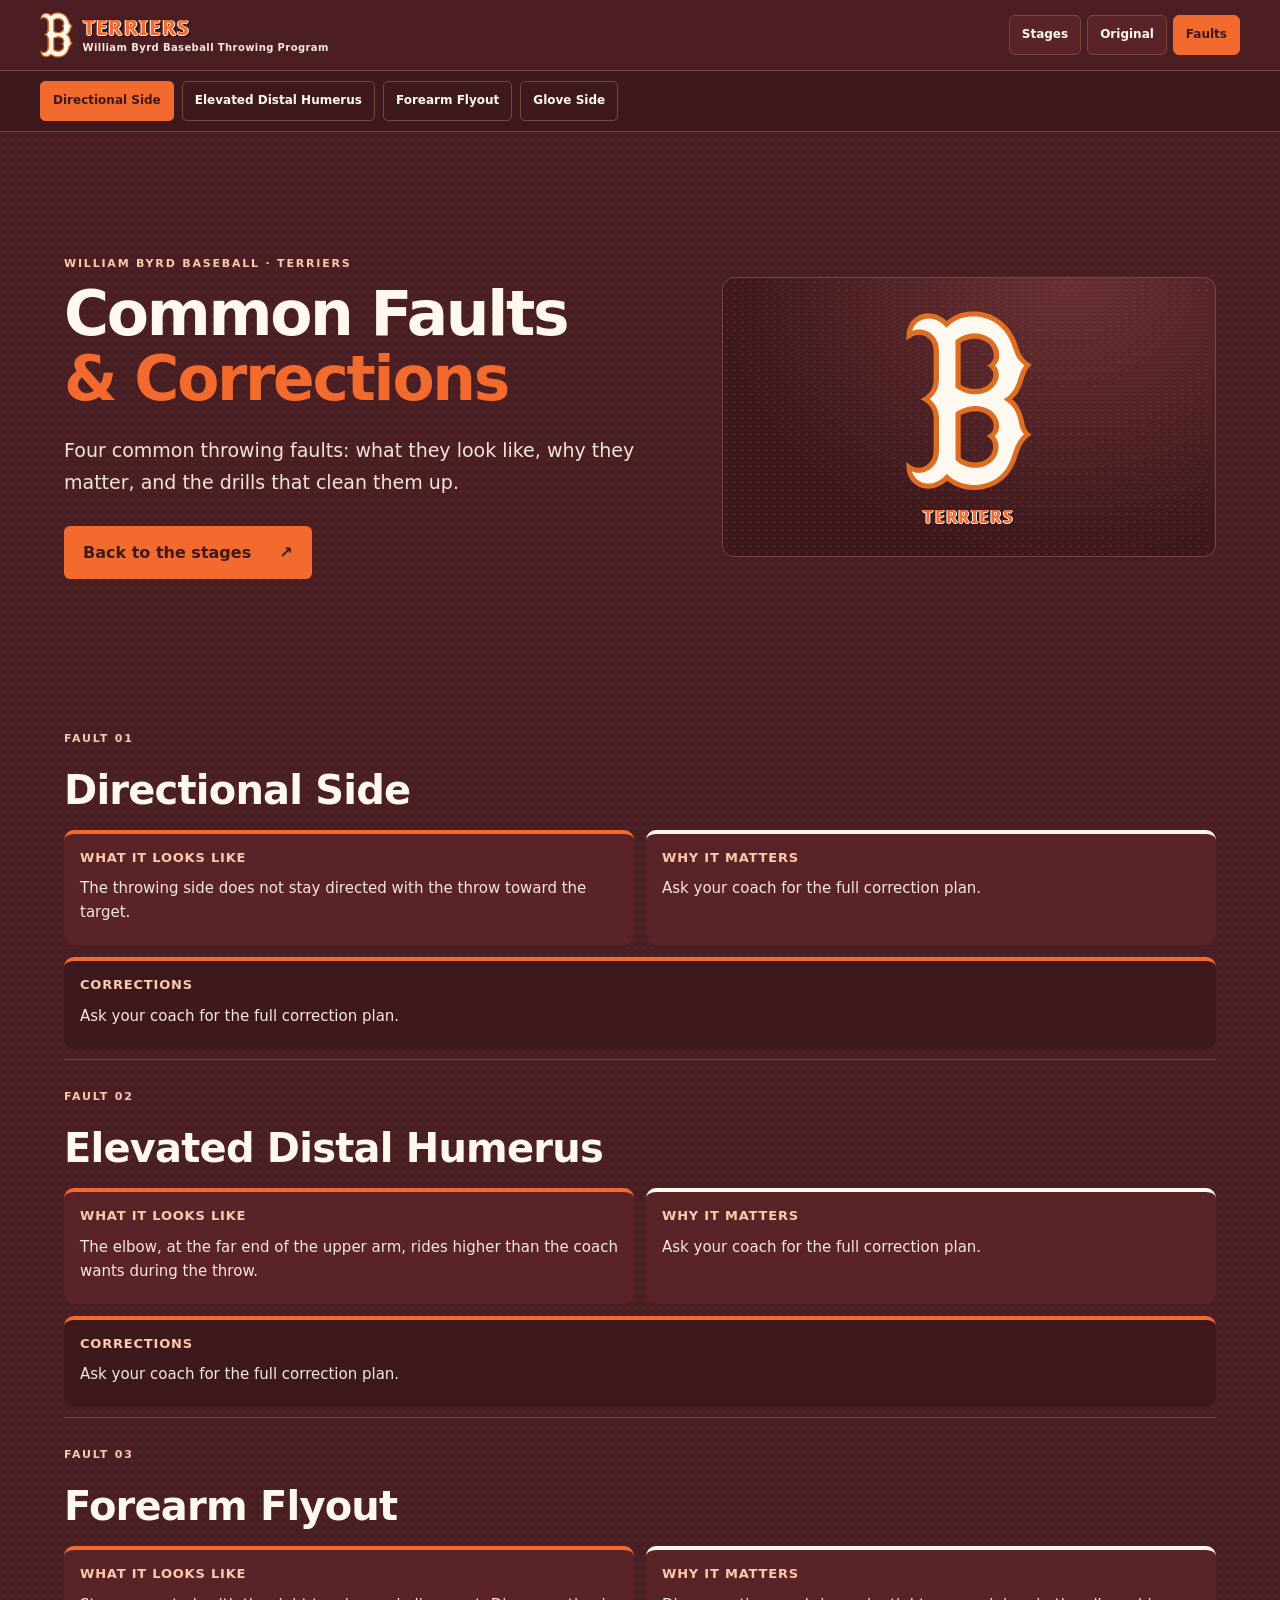
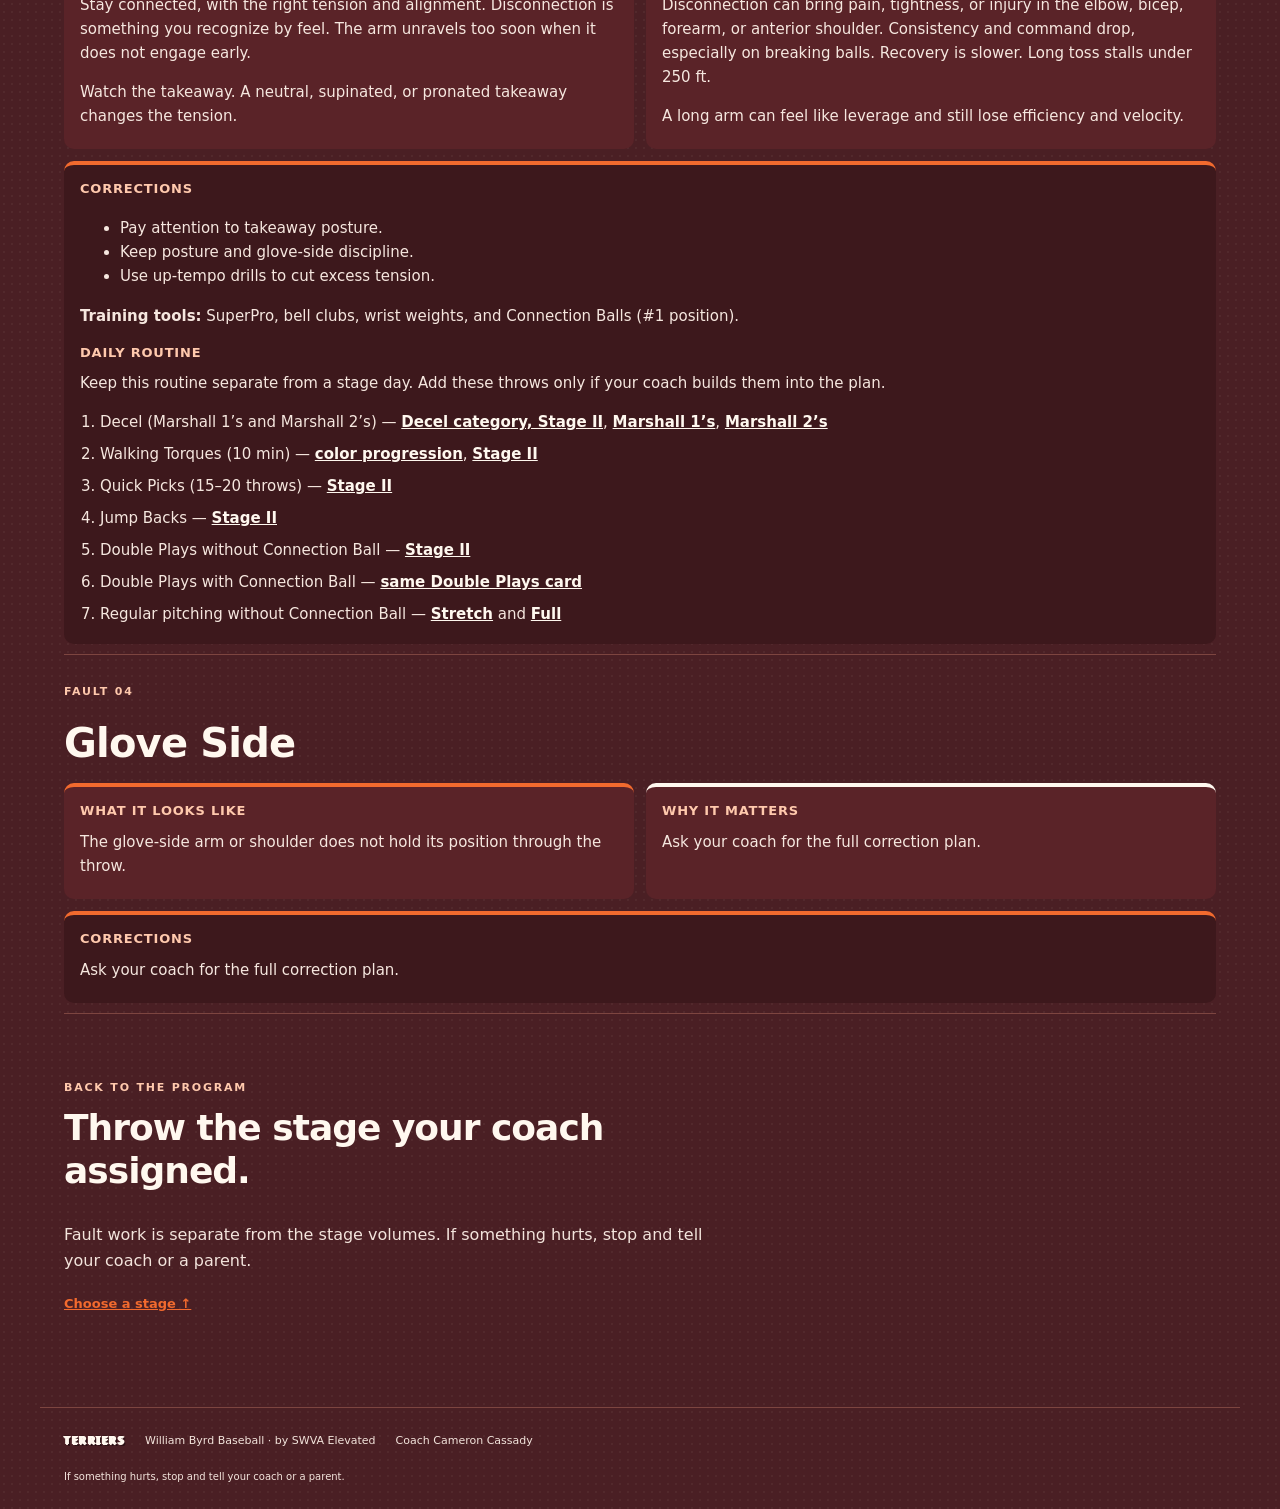
==== commit dddc55b7: "Use the official William Byrd B in the header and favicon The trimmed orange-outline mark keeps its " ====
--- a/faults.html
+++ b/faults.html
@@ -6,7 +6,7 @@
   <meta name="theme-color" content="#4a1f24">
   <meta name="description" content="Common throwing faults and corrections for the William Byrd Baseball throwing program.">
   <title>Common Faults &amp; Corrections · William Byrd Baseball</title>
-  <link rel="icon" href="assets/icon.svg" type="image/svg+xml">
+  <link rel="icon" href="assets/icon.png" type="image/png">
   <link rel="stylesheet" href="style.css">
   <link rel="stylesheet" href="brand.css">
 </head>
@@ -15,7 +15,7 @@
   <div class="sticky-stack">
     <header class="site-header">
       <a class="brand" href="index.html#top" aria-label="William Byrd Baseball home">
-        <img src="assets/mark.svg" alt="" width="36" height="48">
+        <img src="assets/mark.png" alt="" width="33" height="46">
         <span><span class="wordmark">Terriers</span><small>William Byrd Baseball Throwing Program</small></span>
       </a>
       <nav class="page-nav" aria-label="Pages">
@@ -40,7 +40,7 @@
         <a class="start primary" href="index.html#stages">Back to the stages <span>↗</span></a>
       </div>
       <div class="hero-art" aria-hidden="true">
-        <img class="hero-mark" src="assets/mark.svg" alt="">
+        <img class="hero-mark" src="assets/mark.png" alt="">
         <div class="art-label"><b class="wordmark hero-word">Terriers</b></div>
       </div>
     </section>
--- a/brand.css
+++ b/brand.css
@@ -27,7 +27,7 @@
 .sticky-stack .site-header { position: relative; top: auto; height: auto; min-height: 0; flex-wrap: wrap; gap: 8px 14px; }
 .sticky-stack .drill-nav { position: relative; top: auto; height: auto; min-height: 52px; background: #3d181cf2; }
 
-.brand img { width: 36px; height: 48px; display: block; }
+.brand img { width: auto; height: 46px; display: block; }
 .brand .wordmark { font-size: 22px; display: block; }
 .brand small { letter-spacing: 0.4px; font-size: 10px; text-transform: none; color: #f6e7df; font-weight: 650; }
 
@@ -67,7 +67,7 @@
   overflow: visible;
   padding: 28px 16px;
 }
-.hero-mark { width: min(42%, 168px); height: auto; }
+.hero-mark { width: min(36%, 129px); height: auto; }
 .hero-art .art-label { position: static; text-align: center; margin-top: 8px; }
 .hero-word { font-size: clamp(36px, 8vw, 64px); }
 
@@ -186,7 +186,7 @@
   .stage-picker a, .stage-picker a:last-child { grid-column: auto; min-height: 72px; }
   .fault-panel.fix { grid-column: auto; }
   .brand .wordmark { font-size: 18px; }
-  .brand img { width: 30px; height: 40px; }
+  .brand img { width: auto; height: 40px; }
   .hero-art { min-height: 200px; height: auto; padding: 18px 12px; }
   .page-nav { width: 100%; }
   .page-nav a { flex: 1; justify-content: center; }
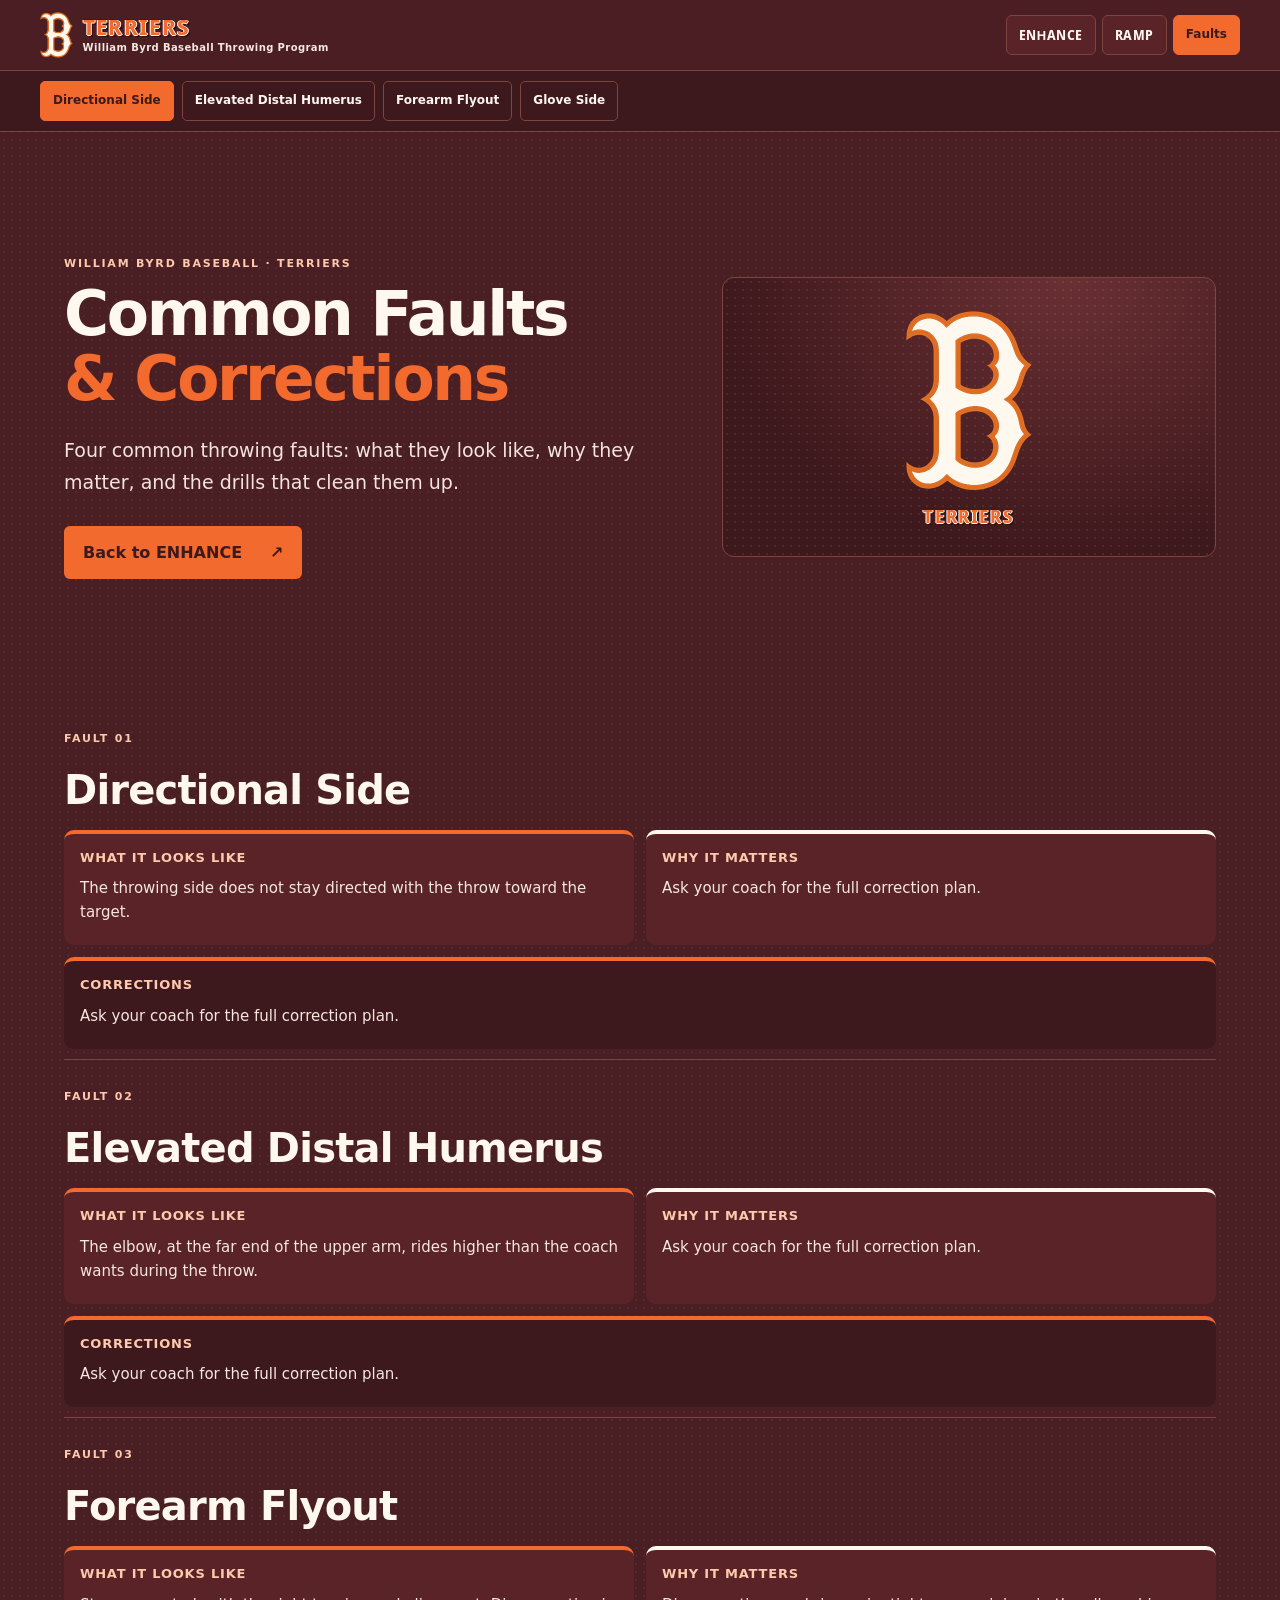
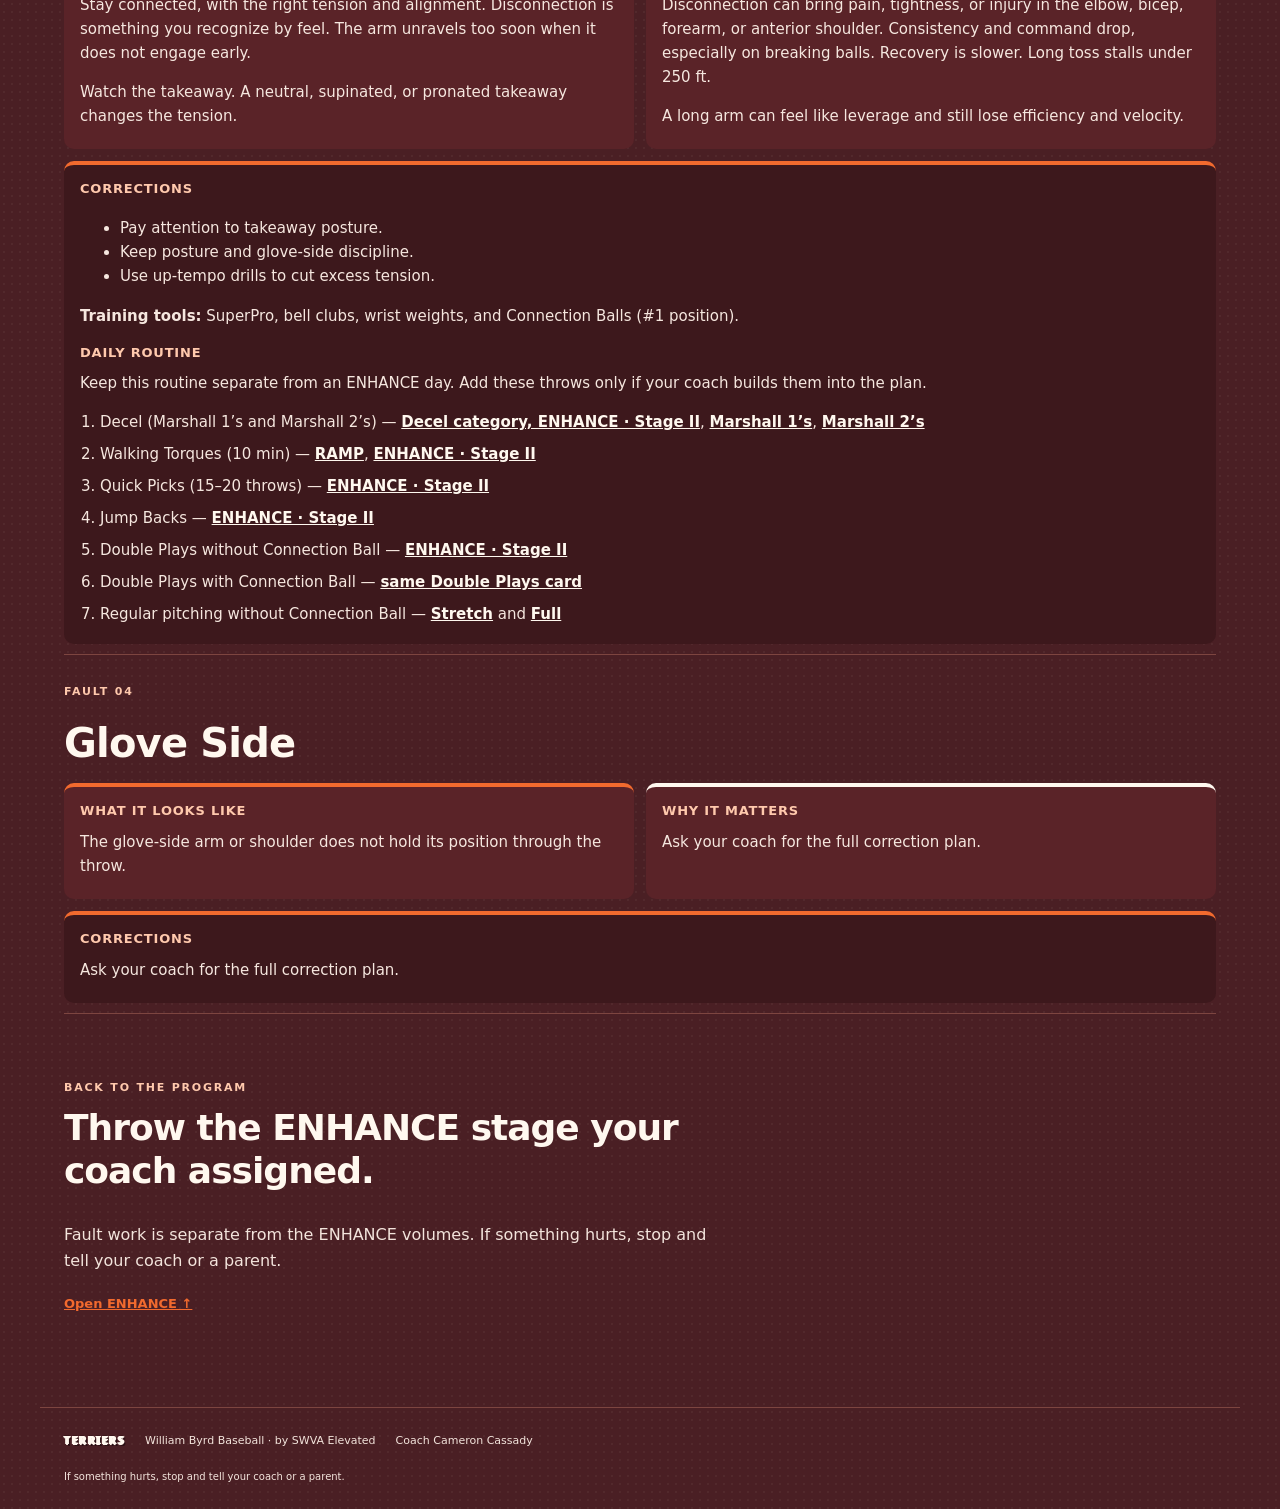
==== commit fe1b1180: "Name the programs ENHANCE and RAMP and fill open volumes Stage I uses the yard ladder and 3-of-5 on-" ====
--- a/faults.html
+++ b/faults.html
@@ -19,8 +19,8 @@
         <span><span class="wordmark">Terriers</span><small>William Byrd Baseball Throwing Program</small></span>
       </a>
       <nav class="page-nav" aria-label="Pages">
-        <a href="index.html#stages">Stages</a>
-        <a href="index.html#original">Original</a>
+        <a class="program-name" href="index.html#enhance">ENHANCE</a>
+        <a class="program-name" href="index.html#ramp">RAMP</a>
         <a href="faults.html" aria-current="page">Faults</a>
       </nav>
     </header>
@@ -37,7 +37,7 @@
         <p class="eyebrow">William Byrd Baseball · Terriers</p>
         <h1>Common Faults<br><em>&amp; Corrections</em></h1>
         <p class="intro">Four common throwing faults: what they look like, why they matter, and the drills that clean them up.</p>
-        <a class="start primary" href="index.html#stages">Back to the stages <span>↗</span></a>
+        <a class="start primary" href="index.html#enhance">Back to ENHANCE <span>↗</span></a>
       </div>
       <div class="hero-art" aria-hidden="true">
         <img class="hero-mark" src="assets/mark.png" alt="">
@@ -106,13 +106,13 @@
           </ul>
           <p><strong>Training tools:</strong> SuperPro, bell clubs, wrist weights, and Connection Balls (#1 position).</p>
           <h3>Daily routine</h3>
-          <p>Keep this routine separate from a stage day. Add these throws only if your coach builds them into the plan.</p>
+          <p>Keep this routine separate from an ENHANCE day. Add these throws only if your coach builds them into the plan.</p>
           <ol class="routine">
-            <li>Decel (Marshall 1’s and Marshall 2’s) — <a href="index.html#stage-2-decel">Decel category, Stage II</a>, <a href="index.html#drill-1">Marshall 1’s</a>, <a href="index.html#stage-2-marshall-2">Marshall 2’s</a></li>
-            <li>Walking Torques (10 min) — <a href="index.html#drill-4">color progression</a>, <a href="index.html#stage-2-walking-torque">Stage II</a></li>
-            <li>Quick Picks (15–20 throws) — <a href="index.html#stage-2-quick-picks">Stage II</a></li>
-            <li>Jump Backs — <a href="index.html#stage-2-jump-backs">Stage II</a></li>
-            <li>Double Plays without Connection Ball — <a href="index.html#stage-2-double-plays">Stage II</a></li>
+            <li>Decel (Marshall 1’s and Marshall 2’s) — <a href="index.html#stage-2-decel">Decel category, ENHANCE · Stage II</a>, <a href="index.html#drill-1">Marshall 1’s</a>, <a href="index.html#stage-2-marshall-2">Marshall 2’s</a></li>
+            <li>Walking Torques (10 min) — <a href="index.html#drill-4">RAMP</a>, <a href="index.html#stage-2-walking-torque">ENHANCE · Stage II</a></li>
+            <li>Quick Picks (15–20 throws) — <a href="index.html#stage-2-quick-picks">ENHANCE · Stage II</a></li>
+            <li>Jump Backs — <a href="index.html#stage-2-jump-backs">ENHANCE · Stage II</a></li>
+            <li>Double Plays without Connection Ball — <a href="index.html#stage-2-double-plays">ENHANCE · Stage II</a></li>
             <li>Double Plays with Connection Ball — <a href="index.html#stage-2-double-plays">same Double Plays card</a></li>
             <li>Regular pitching without Connection Ball — <a href="index.html#drill-6">Stretch</a> and <a href="index.html#drill-7">Full</a></li>
           </ol>
@@ -141,9 +141,9 @@
 
     <section class="finish">
       <p class="eyebrow">Back to the program</p>
-      <h2>Throw the stage your coach assigned.</h2>
-      <p>Fault work is separate from the stage volumes. If something hurts, stop and tell your coach or a parent.</p>
-      <a href="index.html#stages">Choose a stage ↑</a>
+      <h2>Throw the ENHANCE stage your coach assigned.</h2>
+      <p>Fault work is separate from the ENHANCE volumes. If something hurts, stop and tell your coach or a parent.</p>
+      <a href="index.html#enhance">Open ENHANCE ↑</a>
     </section>
   </main>
   <footer>
--- a/brand.css
+++ b/brand.css
@@ -127,6 +127,32 @@
 .stage-lead { color: #f6e7df; }
 .original-intro { color: #f6e7df; max-width: 760px; }
 .original-intro a { color: #fff8ef; font-weight: 700; }
+.hash-alias { display: block; height: 0; width: 0; overflow: hidden; }
+.page-nav a.program-name {
+  font-family: "Byrd Block", "Arial Black", Impact, sans-serif;
+  letter-spacing: 0.04em;
+  text-transform: uppercase;
+  font-size: 13px;
+}
+.stage-kicker { font-size: 10px; font-weight: 800; letter-spacing: 0.04em; text-transform: uppercase; display: block; }
+.ladder { display: grid; gap: 14px; margin: 14px 0 4px; }
+.ladder-label { margin: 0 0 8px; color: #ffc9ad; font-size: 11px; font-weight: 800; letter-spacing: 0.08em; text-transform: uppercase; }
+.ladder-row { list-style: none; display: flex; flex-wrap: wrap; align-items: center; gap: 6px; padding: 0; margin: 0; }
+.ladder-row li { display: inline-flex; align-items: center; background: transparent; min-width: 0; min-height: 0; padding: 0; margin: 0; }
+.ladder-row li span {
+  background: #f26a2e;
+  color: #3d181c;
+  font-weight: 800;
+  min-width: 44px;
+  min-height: 44px;
+  padding: 6px 8px;
+  border-radius: 8px;
+  display: inline-flex;
+  align-items: center;
+  justify-content: center;
+}
+.ladder-row li span.more { background: transparent; color: #ffc9ad; border: 1px dashed #ffc9ad; min-width: 36px; }
+.ladder-row li + li::before { content: "→"; color: #ffc9ad; margin-right: 6px; font-weight: 700; }
 
 .pro-strip { display: grid; gap: 18px; }
 .pro-strip > .eyebrow { margin-bottom: 0; }
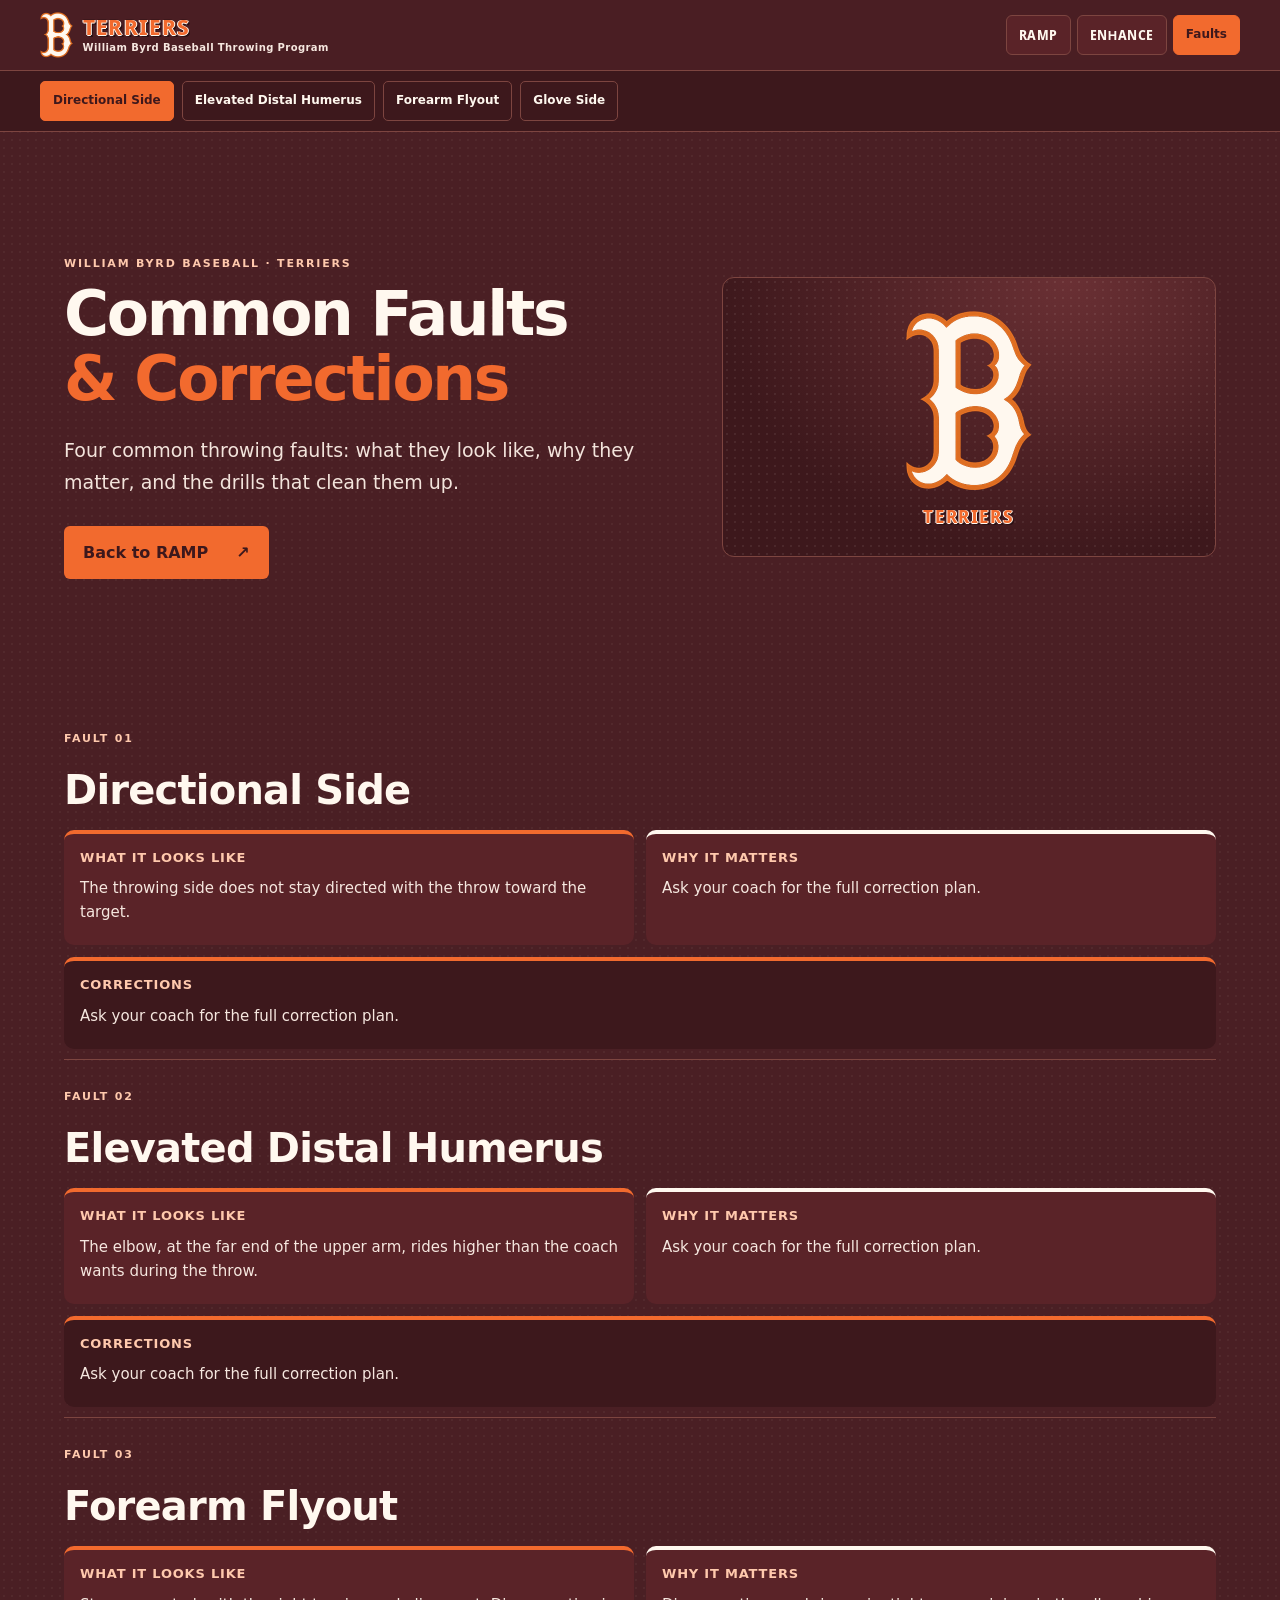
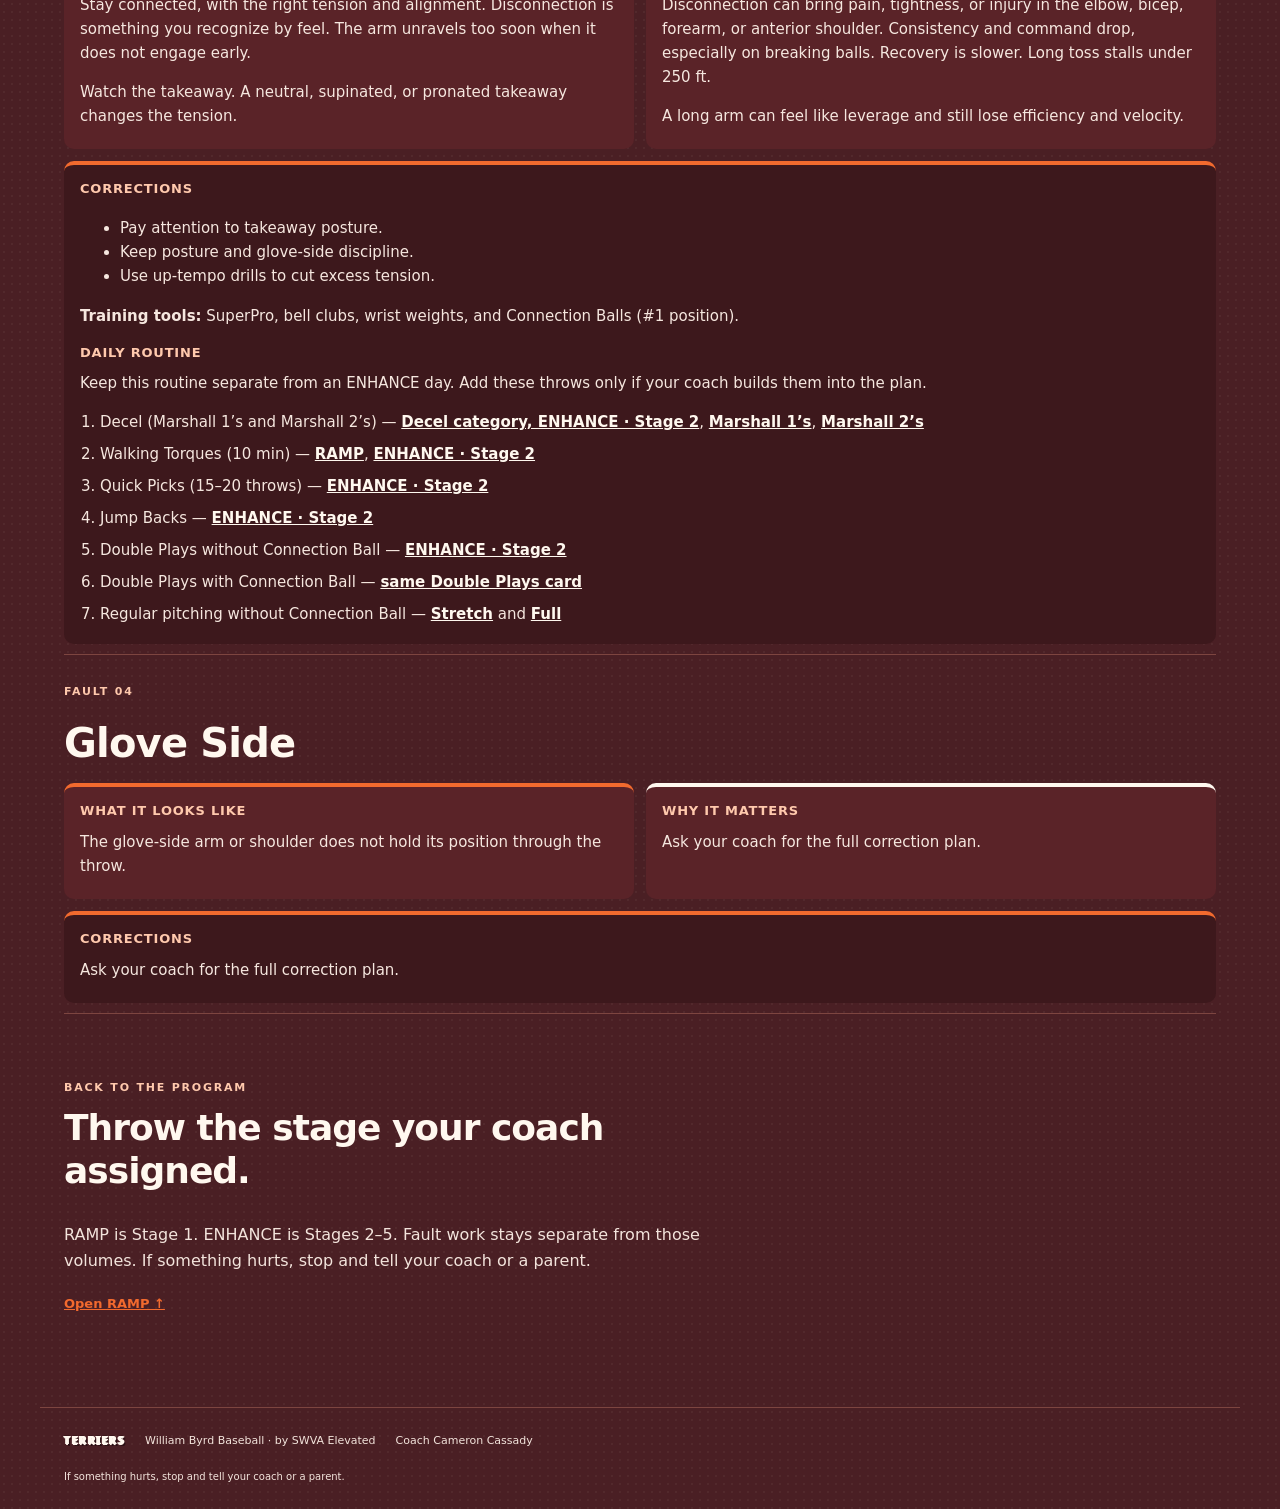
==== commit a1a2bb06: "Make RAMP Stage 1 and limit ENHANCE to Stages 2–5 Stage 1 keeps the long-toss ladder, the schedule, " ====
--- a/faults.html
+++ b/faults.html
@@ -19,8 +19,8 @@
         <span><span class="wordmark">Terriers</span><small>William Byrd Baseball Throwing Program</small></span>
       </a>
       <nav class="page-nav" aria-label="Pages">
+        <a class="program-name" href="index.html#ramp">RAMP</a>
         <a class="program-name" href="index.html#enhance">ENHANCE</a>
-        <a class="program-name" href="index.html#ramp">RAMP</a>
         <a href="faults.html" aria-current="page">Faults</a>
       </nav>
     </header>
@@ -37,7 +37,7 @@
         <p class="eyebrow">William Byrd Baseball · Terriers</p>
         <h1>Common Faults<br><em>&amp; Corrections</em></h1>
         <p class="intro">Four common throwing faults: what they look like, why they matter, and the drills that clean them up.</p>
-        <a class="start primary" href="index.html#enhance">Back to ENHANCE <span>↗</span></a>
+        <a class="start primary" href="index.html#ramp">Back to RAMP <span>↗</span></a>
       </div>
       <div class="hero-art" aria-hidden="true">
         <img class="hero-mark" src="assets/mark.png" alt="">
@@ -108,11 +108,11 @@
           <h3>Daily routine</h3>
           <p>Keep this routine separate from an ENHANCE day. Add these throws only if your coach builds them into the plan.</p>
           <ol class="routine">
-            <li>Decel (Marshall 1’s and Marshall 2’s) — <a href="index.html#stage-2-decel">Decel category, ENHANCE · Stage II</a>, <a href="index.html#drill-1">Marshall 1’s</a>, <a href="index.html#stage-2-marshall-2">Marshall 2’s</a></li>
-            <li>Walking Torques (10 min) — <a href="index.html#drill-4">RAMP</a>, <a href="index.html#stage-2-walking-torque">ENHANCE · Stage II</a></li>
-            <li>Quick Picks (15–20 throws) — <a href="index.html#stage-2-quick-picks">ENHANCE · Stage II</a></li>
-            <li>Jump Backs — <a href="index.html#stage-2-jump-backs">ENHANCE · Stage II</a></li>
-            <li>Double Plays without Connection Ball — <a href="index.html#stage-2-double-plays">ENHANCE · Stage II</a></li>
+            <li>Decel (Marshall 1’s and Marshall 2’s) — <a href="index.html#stage-2-decel">Decel category, ENHANCE · Stage 2</a>, <a href="index.html#drill-1">Marshall 1’s</a>, <a href="index.html#stage-2-marshall-2">Marshall 2’s</a></li>
+            <li>Walking Torques (10 min) — <a href="index.html#drill-4">RAMP</a>, <a href="index.html#stage-2-walking-torque">ENHANCE · Stage 2</a></li>
+            <li>Quick Picks (15–20 throws) — <a href="index.html#stage-2-quick-picks">ENHANCE · Stage 2</a></li>
+            <li>Jump Backs — <a href="index.html#stage-2-jump-backs">ENHANCE · Stage 2</a></li>
+            <li>Double Plays without Connection Ball — <a href="index.html#stage-2-double-plays">ENHANCE · Stage 2</a></li>
             <li>Double Plays with Connection Ball — <a href="index.html#stage-2-double-plays">same Double Plays card</a></li>
             <li>Regular pitching without Connection Ball — <a href="index.html#drill-6">Stretch</a> and <a href="index.html#drill-7">Full</a></li>
           </ol>
@@ -141,9 +141,9 @@
 
     <section class="finish">
       <p class="eyebrow">Back to the program</p>
-      <h2>Throw the ENHANCE stage your coach assigned.</h2>
-      <p>Fault work is separate from the ENHANCE volumes. If something hurts, stop and tell your coach or a parent.</p>
-      <a href="index.html#enhance">Open ENHANCE ↑</a>
+      <h2>Throw the stage your coach assigned.</h2>
+      <p>RAMP is Stage 1. ENHANCE is Stages 2–5. Fault work stays separate from those volumes. If something hurts, stop and tell your coach or a parent.</p>
+      <a href="index.html#ramp">Open RAMP ↑</a>
     </section>
   </main>
   <footer>
--- a/brand.css
+++ b/brand.css
@@ -82,7 +82,9 @@
   margin: 14px 0;
 }
 .supervision strong, .callout strong { color: #fff8ef; }
-.stage-picker { display: grid; grid-template-columns: repeat(5, 1fr); gap: 10px; margin: 8px 0 18px; }
+.stage-picker { display: grid; grid-template-columns: repeat(4, 1fr); gap: 10px; margin: 8px 0 18px; }
+.program-path { color: #ffc9ad; font-weight: 750; margin: 0 0 12px; }
+.program-path a { color: #fff8ef; font-weight: 800; }
 .stage-picker a {
   display: flex;
   flex-direction: column;
@@ -205,7 +207,6 @@
 
 @media (max-width: 900px) {
   .stage-picker { grid-template-columns: 1fr 1fr; }
-  .stage-picker a:last-child { grid-column: 1 / -1; }
 }
 @media (max-width: 640px) {
   .stage-picker, .plan-grid, .fault-grid { grid-template-columns: 1fr; }
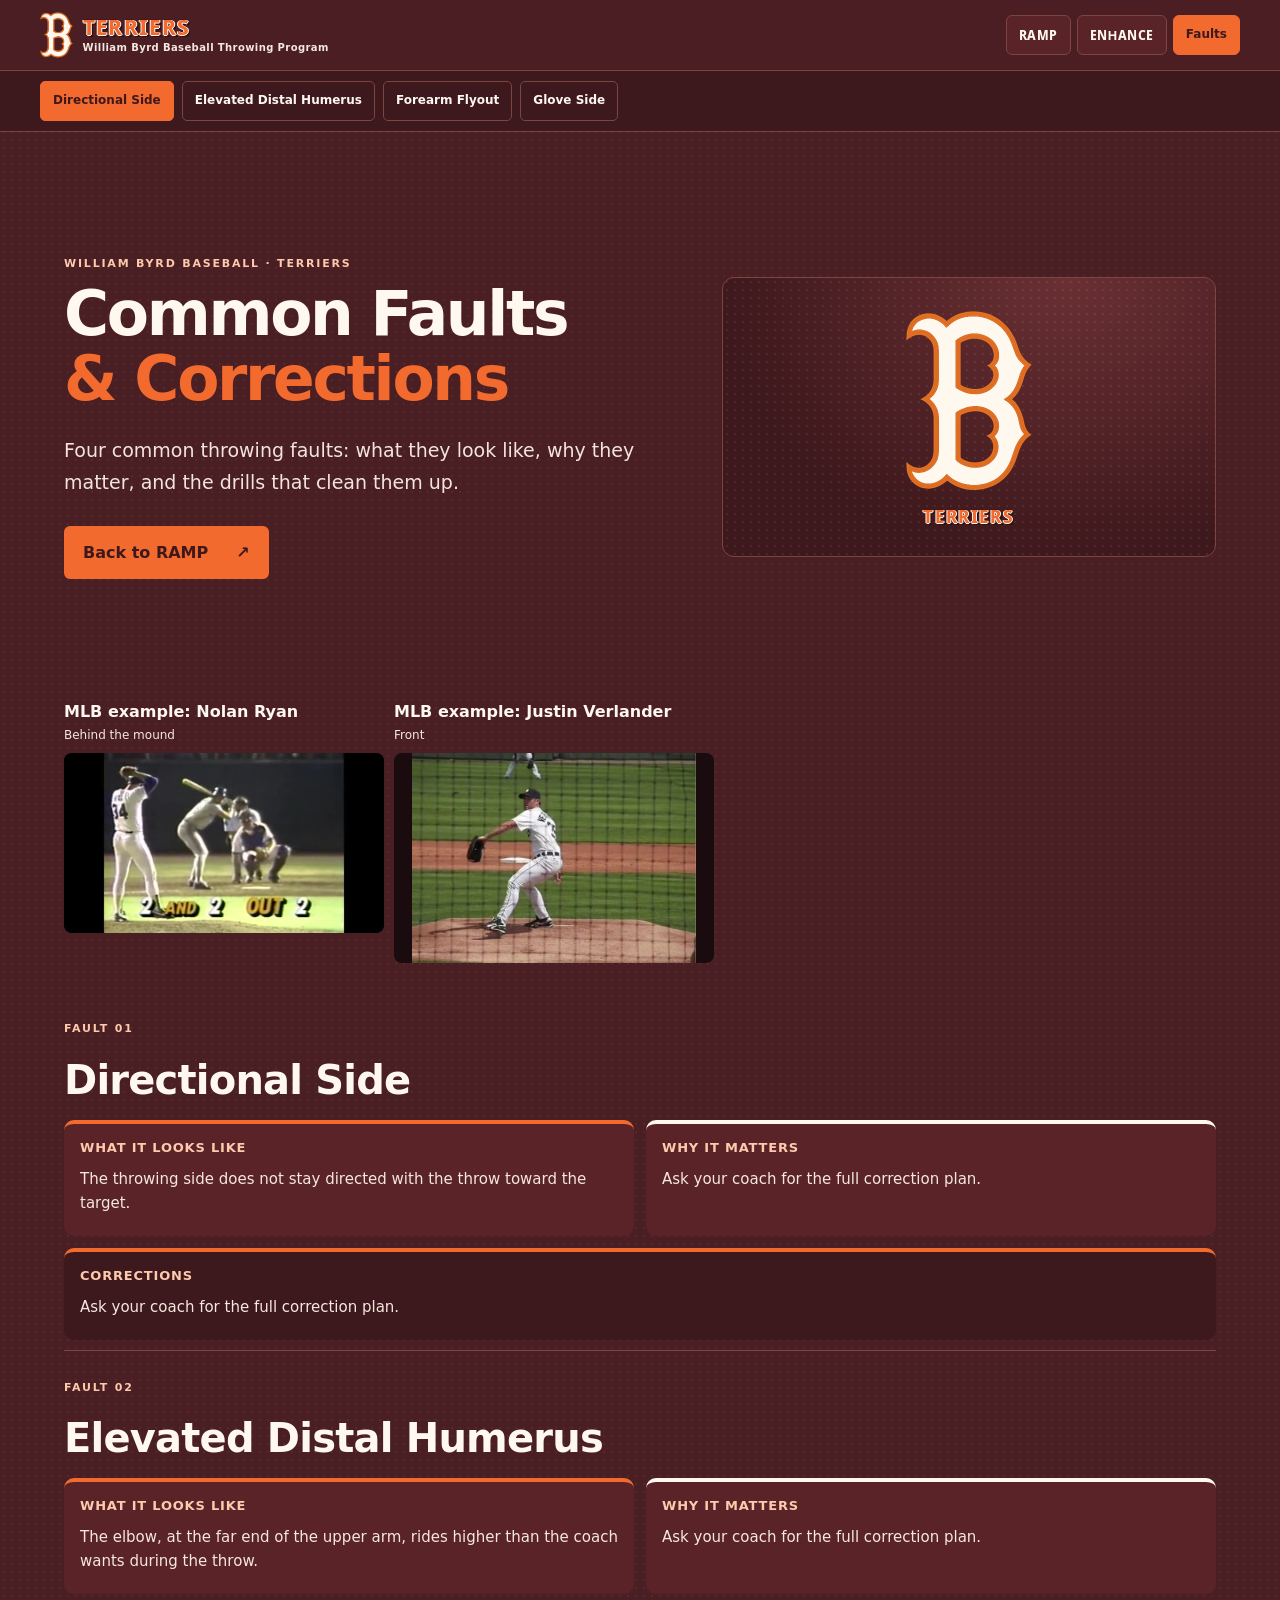
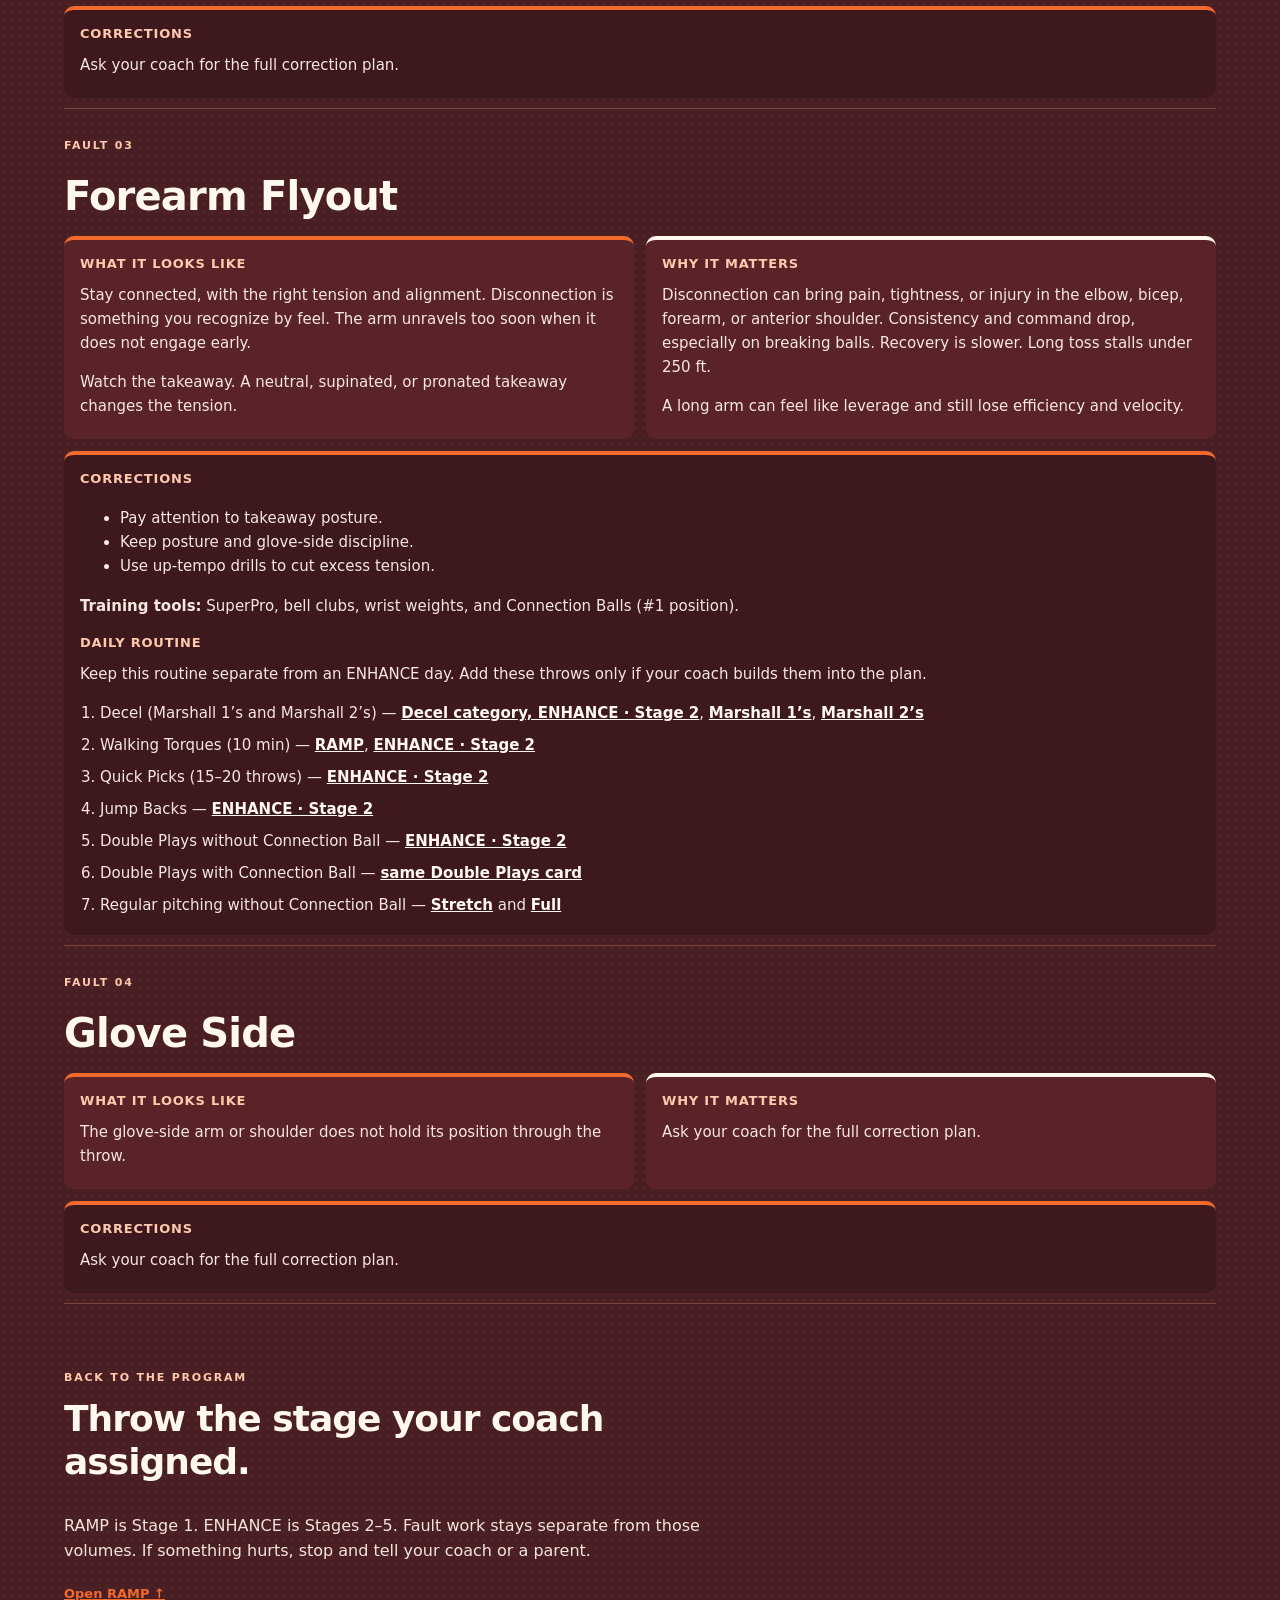
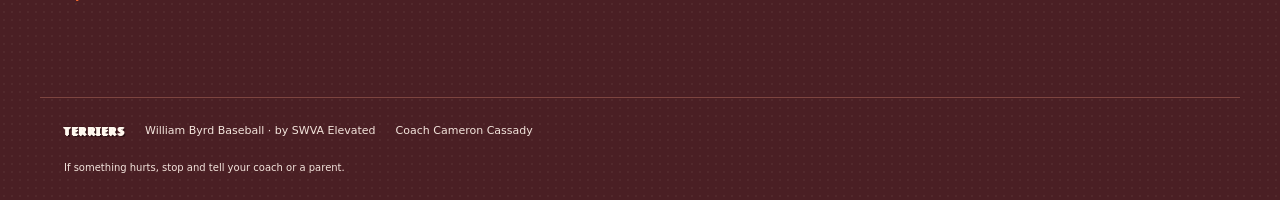
==== commit 7b42ae0b: "Rotate the RAMP pro clips and keep Nolan Ryan on every page Each day still opens with its Nolan Ryan" ====
--- a/faults.html
+++ b/faults.html
@@ -44,6 +44,8 @@
         <div class="art-label"><b class="wordmark hero-word">Terriers</b></div>
       </div>
     </section>
+
+    <div id="fault-mlb" class="mlb-row" aria-label="MLB examples"></div>
 
     <article class="fault-card" id="fault-directional-side">
       <p class="eyebrow">Fault 01</p>
@@ -152,8 +154,16 @@
     <span>Coach Cameron Cassady</span>
     <small>If something hurts, stop and tell your coach or a parent.</small>
   </footer>
+  <script src="mlb.js"></script>
   <script>
     'use strict';
+    if (window.TerriersMlb) {
+      const picks = TerriersMlb.rotation();
+      document.getElementById('fault-mlb').innerHTML = TerriersMlb.rowHTML([TerriersMlb.RYAN.behind, picks[picks.length - 1]]);
+      TerriersMlb.bind(document);
+      window.addEventListener('scroll', () => requestAnimationFrame(TerriersMlb.sync), { passive: true });
+      TerriersMlb.sync();
+    }
     const nav = document.getElementById('fault-nav');
     const cards = [...document.querySelectorAll('.fault-card')];
     const links = [...nav.querySelectorAll('a')];
--- a/brand.css
+++ b/brand.css
@@ -85,6 +85,73 @@
 .stage-picker { display: grid; grid-template-columns: repeat(4, 1fr); gap: 10px; margin: 8px 0 18px; }
 .program-path { color: #ffc9ad; font-weight: 750; margin: 0 0 12px; }
 .program-path a { color: #fff8ef; font-weight: 800; }
+.how-fold { border: 1px solid #7d4540; border-radius: 10px; background: #5a2328; margin: 8px 0 16px; }
+.how-fold summary {
+  min-height: 64px;
+  display: flex;
+  align-items: center;
+  padding: 12px 16px;
+  cursor: pointer;
+  font-family: "Byrd Block", "Arial Black", Impact, sans-serif;
+  letter-spacing: 0.06em;
+  font-size: 28px;
+  color: #fff8ef;
+  list-style: none;
+}
+.how-fold summary::-webkit-details-marker { display: none; }
+.how-fold summary:after { content: "+"; margin-left: auto; color: #f26a2e; font-size: 32px; line-height: 1; }
+.how-fold[open] summary:after { content: "–"; }
+.how-fold .how-body { padding: 0 16px 16px; }
+.how-fold h3 { font-size: 16px; margin: 14px 0 6px; }
+.how-fold p, .how-fold li { color: #f6e7df; }
+.day-selector { display: grid; grid-template-columns: 1fr 1fr 1fr; gap: 8px; margin: 4px 0 14px; }
+.day-selector a {
+  min-height: 76px;
+  display: flex;
+  align-items: center;
+  justify-content: center;
+  text-decoration: none;
+  font-family: "Byrd Block", "Arial Black", Impact, sans-serif;
+  letter-spacing: 0.05em;
+  font-size: 20px;
+  border-radius: 10px;
+  border: 1px solid #7d4540;
+  background: #5a2328;
+  color: #fff8ef;
+}
+.day-selector a[aria-selected="true"] { background: #f26a2e; color: #3d181c; border-color: #f26a2e; }
+.day-sheet { margin: 0 0 16px; }
+.day-sheet h2 { font-size: clamp(26px, 6vw, 36px); letter-spacing: -0.6px; margin: 0 0 8px; }
+.day-sheet h3 { font-size: 15px; margin: 12px 0 6px; }
+.mlb-row {
+  display: flex;
+  gap: 10px;
+  overflow-x: auto;
+  scroll-snap-type: x mandatory;
+  margin: 0 0 16px;
+  padding-bottom: 6px;
+}
+.mlb-row[hidden] { display: none; }
+.mlb-clip {
+  flex: 0 0 82%;
+  scroll-snap-align: start;
+  margin: 0;
+  max-width: 320px;
+}
+.mlb-clip figcaption b { display: block; font-size: 16px; line-height: 1.2; }
+.mlb-clip figcaption small { color: #f6e7df; font-size: 12px; }
+.mlb-clip video {
+  width: 100%;
+  max-height: 210px;
+  margin-top: 6px;
+  object-fit: contain;
+  background: #1a0c0e;
+  border-radius: 8px;
+  cursor: pointer;
+}
+.mlb-clip.is-small { max-width: 226px; }
+.mlb-clip.is-small video { width: 226px; max-width: 100%; height: auto; max-height: none; }
+.review-line { color: #ffc9ad; font-size: 13px; font-weight: 750; letter-spacing: 0.04em; text-transform: uppercase; }
 .stage-picker a {
   display: flex;
   flex-direction: column;
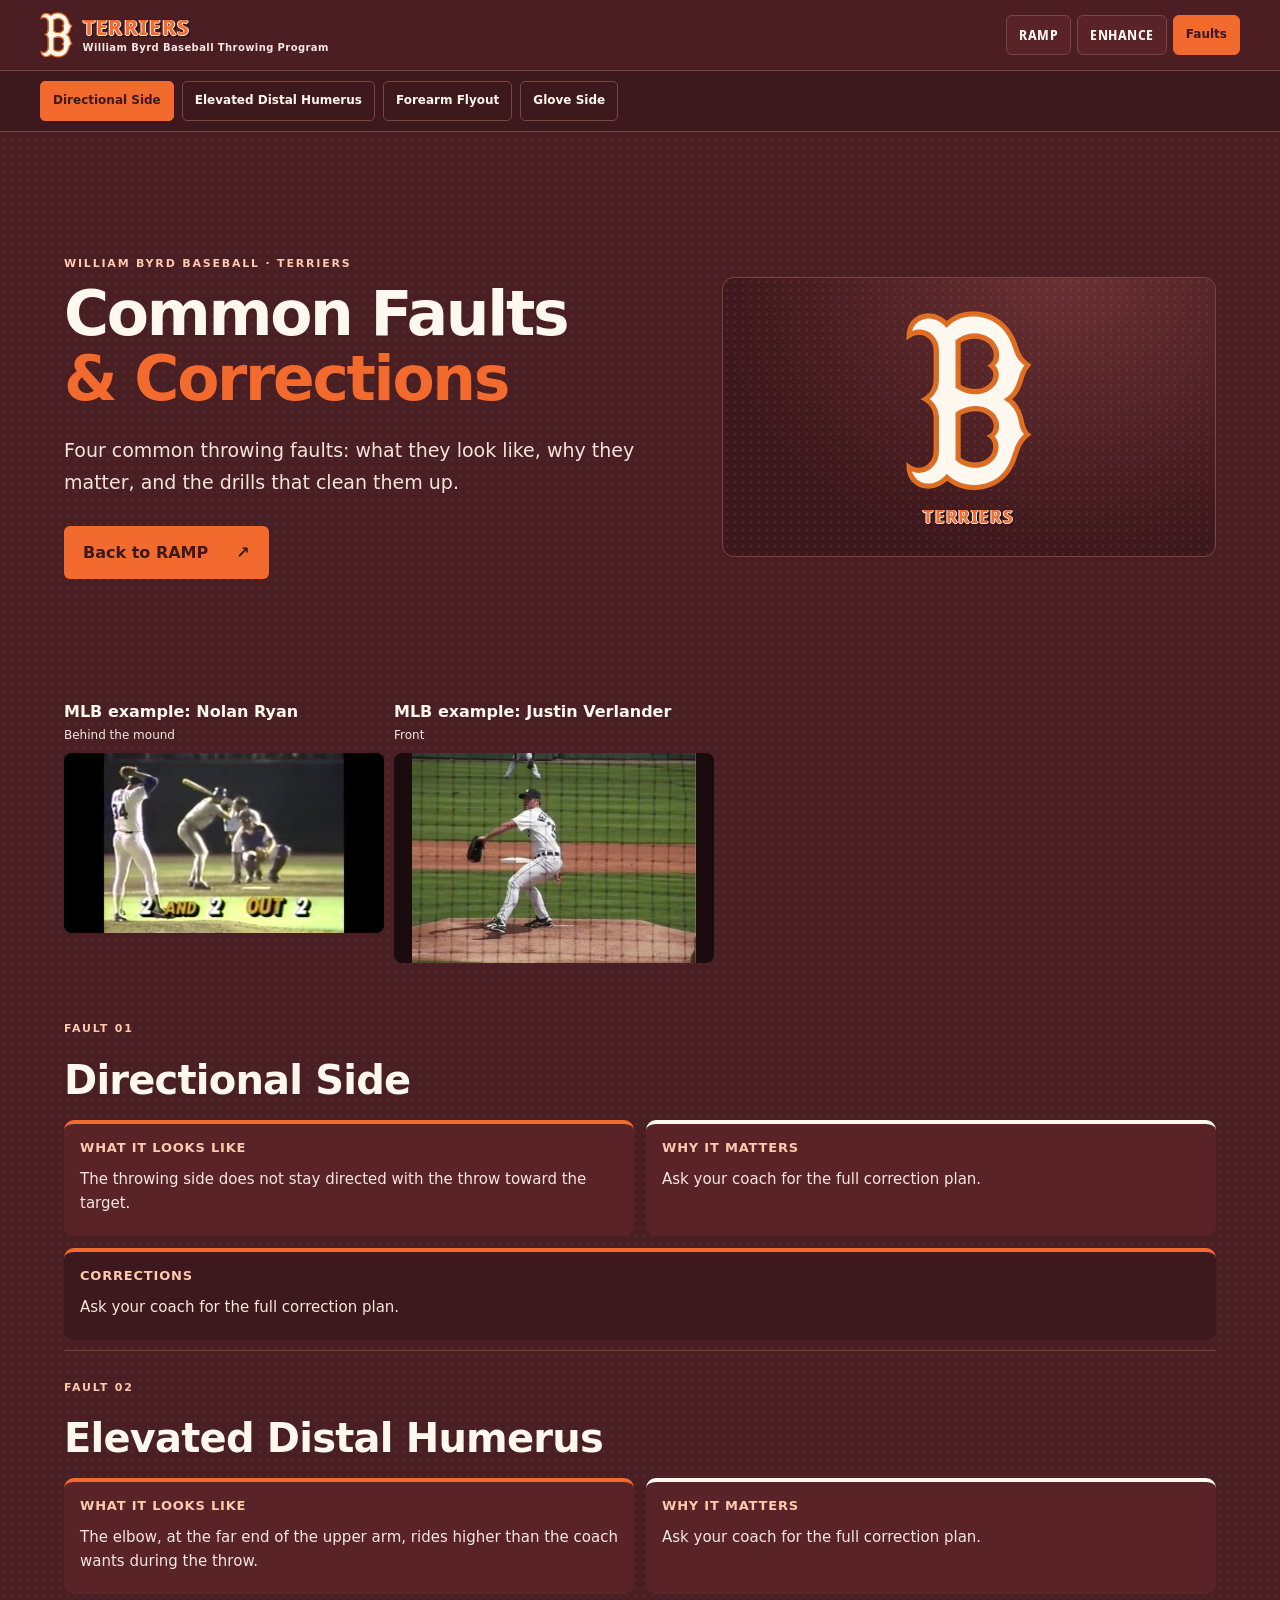
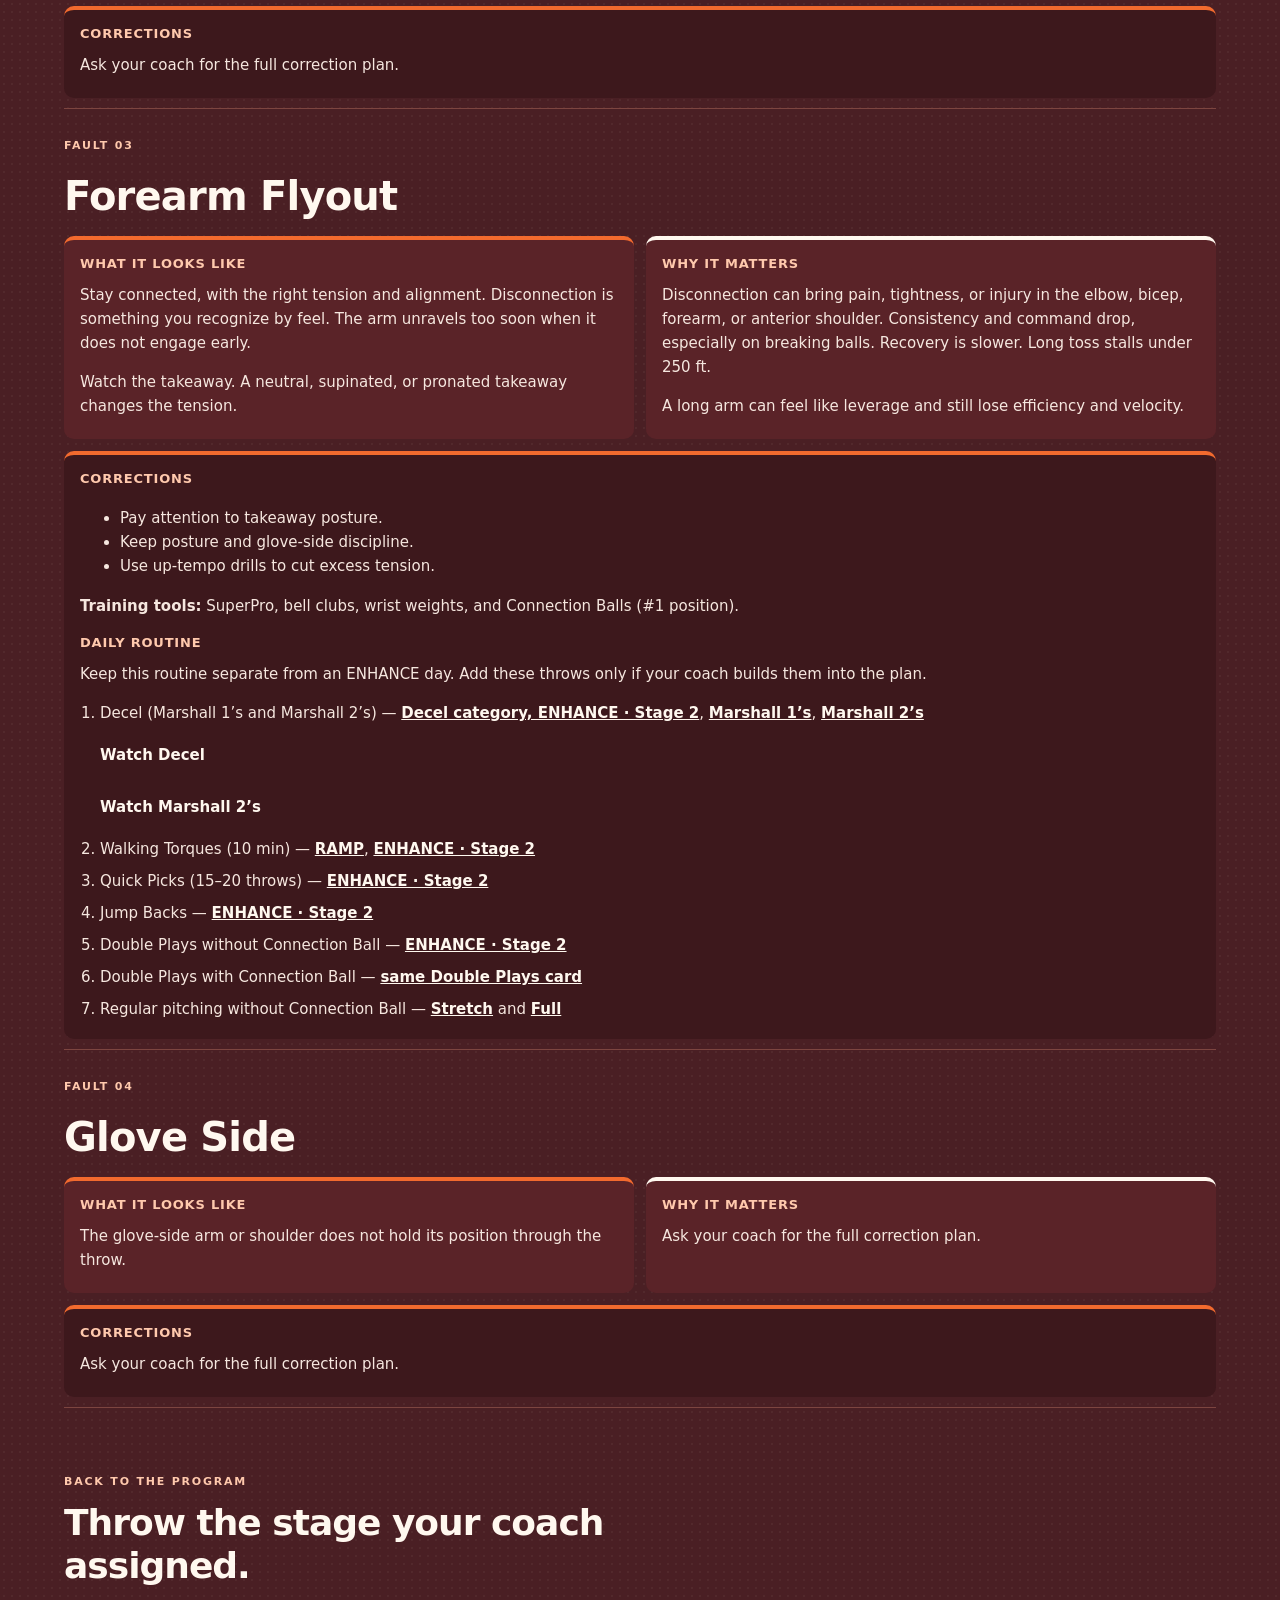
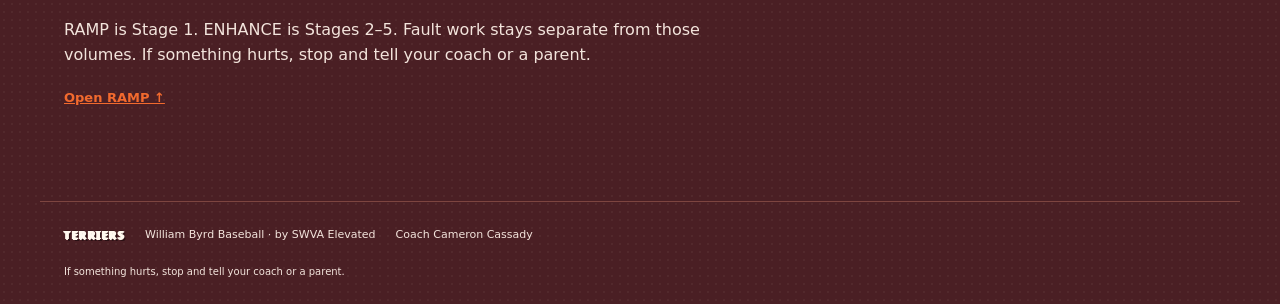
==== commit b31a2ac3: "Show Decel and Marshall 2 demos in the faults routine The daily-routine step lists both drills witho" ====
--- a/faults.html
+++ b/faults.html
@@ -110,7 +110,30 @@
           <h3>Daily routine</h3>
           <p>Keep this routine separate from an ENHANCE day. Add these throws only if your coach builds them into the plan.</p>
           <ol class="routine">
-            <li>Decel (Marshall 1’s and Marshall 2’s) — <a href="index.html#stage-2-decel">Decel category, ENHANCE · Stage 2</a>, <a href="index.html#drill-1">Marshall 1’s</a>, <a href="index.html#stage-2-marshall-2">Marshall 2’s</a></li>
+            <li>Decel (Marshall 1’s and Marshall 2’s) — <a href="index.html#stage-2-decel">Decel category, ENHANCE · Stage 2</a>, <a href="index.html#drill-1">Marshall 1’s</a>, <a href="index.html#stage-2-marshall-2">Marshall 2’s</a>
+              <details class="routine-demo">
+                <summary>Watch Decel</summary>
+                <div class="player" data-start="0" data-end="2.8">
+                  <div class="video-wrap"><video id="video-routine-decel" aria-label="Decel demonstration" playsinline muted loop controls preload="metadata" poster="assets/decel_demo.jpg"><source src="assets/decel_demo.mp4" type="video/mp4">Your browser does not support video. <a href="assets/decel_demo.mp4">Open the video</a>.</video></div>
+                  <div class="video-caption"><span class="mode">Full demonstration</span><span>Tap video to play / pause</span></div>
+                  <div class="controls"><button type="button" class="play primary" aria-controls="video-routine-decel">▶ Play</button><button type="button" class="key" aria-pressed="false">↻ Replay key move</button><button type="button" class="full">Full video</button><button type="button" class="loop" aria-pressed="true">Loop: on</button></div>
+                  <div class="fine-controls"><label>Speed <select aria-label="Playback speed for Decel"><option value="0.25">0.25×</option><option value="0.5">0.5×</option><option value="1" selected>1×</option></select></label><div class="frames"><button type="button" class="back" aria-label="Previous frame">◀ Frame</button><button type="button" class="forward" aria-label="Next frame">Frame ▶</button></div></div>
+                  <p class="player-note">Key move: 0.0–2.8s · Frame buttons pause the video.</p>
+                  <p class="video-error" hidden>Video could not load. <a href="assets/decel_demo.mp4">Open the full video directly</a>.</p>
+                </div>
+              </details>
+              <details class="routine-demo">
+                <summary>Watch Marshall 2’s</summary>
+                <div class="player" data-start="0" data-end="3.15">
+                  <div class="video-wrap"><video id="video-routine-marshall2" aria-label="Marshall 2’s demonstration" playsinline muted loop controls preload="metadata" poster="assets/marshall2_demo.jpg"><source src="assets/marshall2_demo.mp4" type="video/mp4">Your browser does not support video. <a href="assets/marshall2_demo.mp4">Open the video</a>.</video></div>
+                  <div class="video-caption"><span class="mode">Full demonstration</span><span>Tap video to play / pause</span></div>
+                  <div class="controls"><button type="button" class="play primary" aria-controls="video-routine-marshall2">▶ Play</button><button type="button" class="key" aria-pressed="false">↻ Replay key move</button><button type="button" class="full">Full video</button><button type="button" class="loop" aria-pressed="true">Loop: on</button></div>
+                  <div class="fine-controls"><label>Speed <select aria-label="Playback speed for Marshall 2’s"><option value="0.25">0.25×</option><option value="0.5">0.5×</option><option value="1" selected>1×</option></select></label><div class="frames"><button type="button" class="back" aria-label="Previous frame">◀ Frame</button><button type="button" class="forward" aria-label="Next frame">Frame ▶</button></div></div>
+                  <p class="player-note">Key move: 0.0–3.1s · Frame buttons pause the video.</p>
+                  <p class="video-error" hidden>Video could not load. <a href="assets/marshall2_demo.mp4">Open the full video directly</a>.</p>
+                </div>
+              </details>
+            </li>
             <li>Walking Torques (10 min) — <a href="index.html#drill-4">RAMP</a>, <a href="index.html#stage-2-walking-torque">ENHANCE · Stage 2</a></li>
             <li>Quick Picks (15–20 throws) — <a href="index.html#stage-2-quick-picks">ENHANCE · Stage 2</a></li>
             <li>Jump Backs — <a href="index.html#stage-2-jump-backs">ENHANCE · Stage 2</a></li>
@@ -154,6 +177,7 @@
     <span>Coach Cameron Cassady</span>
     <small>If something hurts, stop and tell your coach or a parent.</small>
   </footer>
+  <script src="player.js"></script>
   <script src="mlb.js"></script>
   <script>
     'use strict';
@@ -181,6 +205,7 @@
     document.documentElement.style.scrollPaddingTop = (document.querySelector('.sticky-stack').offsetHeight + 8) + 'px';
     window.addEventListener('scroll', () => requestAnimationFrame(mark), { passive: true });
     mark();
+    if (window.mountPlayers) mountPlayers(document);
   </script>
 </body>
 </html>
--- a/brand.css
+++ b/brand.css
@@ -269,6 +269,9 @@
 .fault-panel h3 { font-size: 13px; letter-spacing: 0.8px; text-transform: uppercase; color: #ffc9ad; margin-bottom: 8px; }
 .fault-panel p, .fault-panel li { color: #f6e7df; font-size: 15px; }
 .routine { margin: 8px 0 12px; padding-left: 20px; }
+.routine-demo { margin: 8px 0 4px; }
+.routine-demo > summary { cursor: pointer; min-height: 44px; display: flex; align-items: center; font-weight: 750; color: #fff8ef; }
+.routine-demo .player { margin: 8px 0 12px; }
 .routine li { margin: 0 0 8px; }
 .coming-line { font-weight: 750; color: #fff8ef; }
 
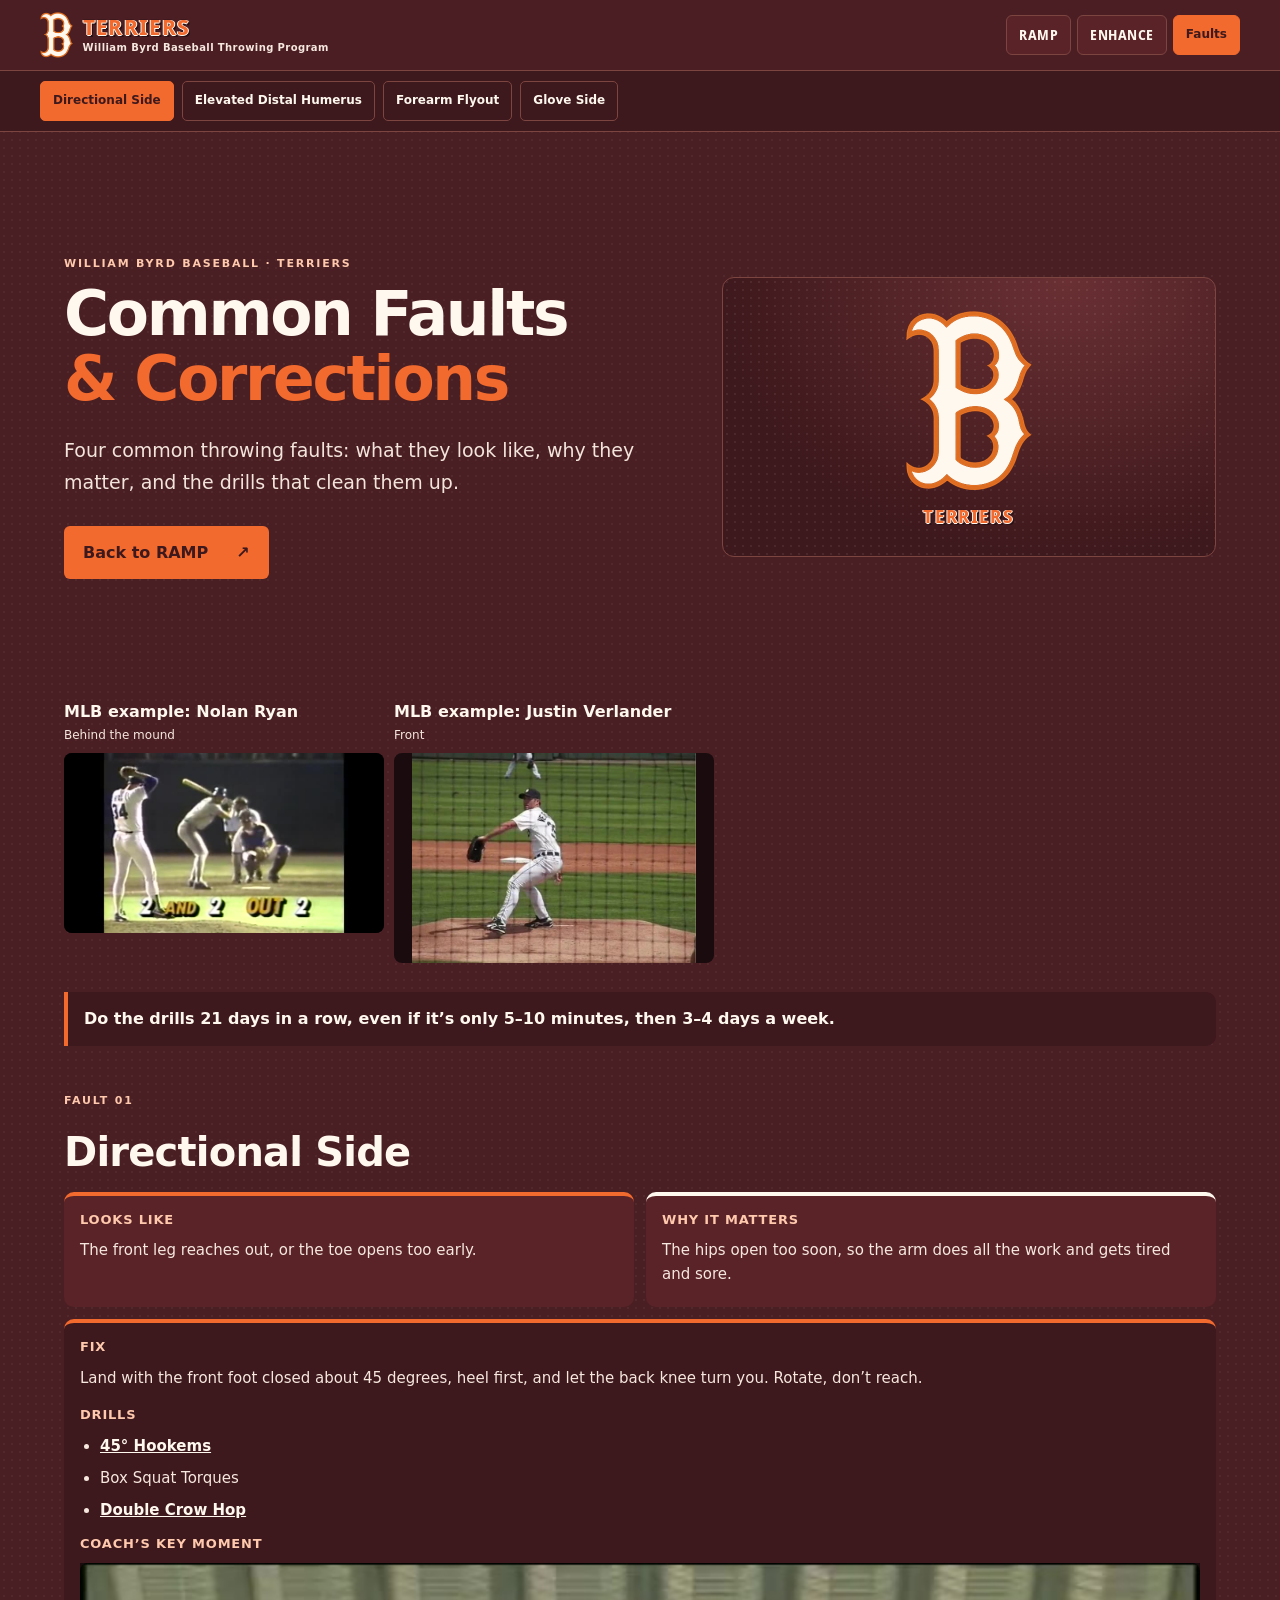
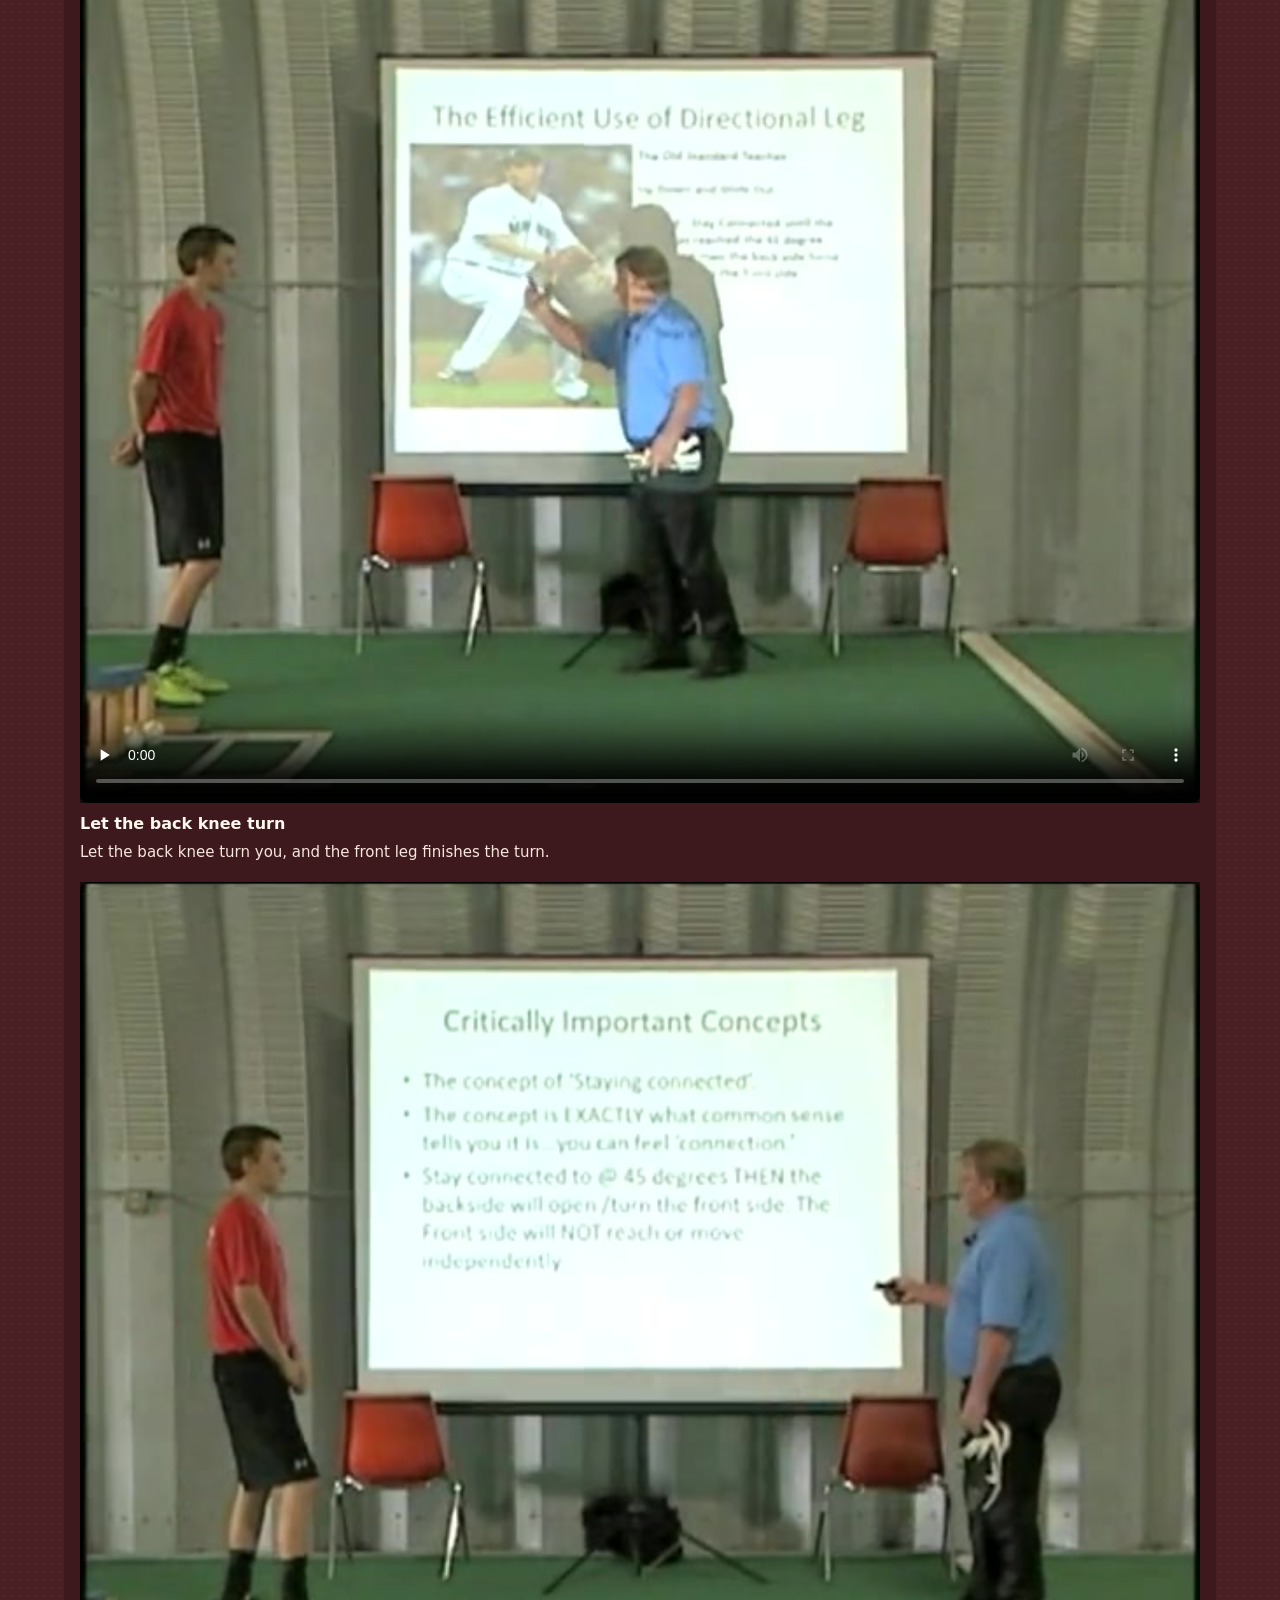
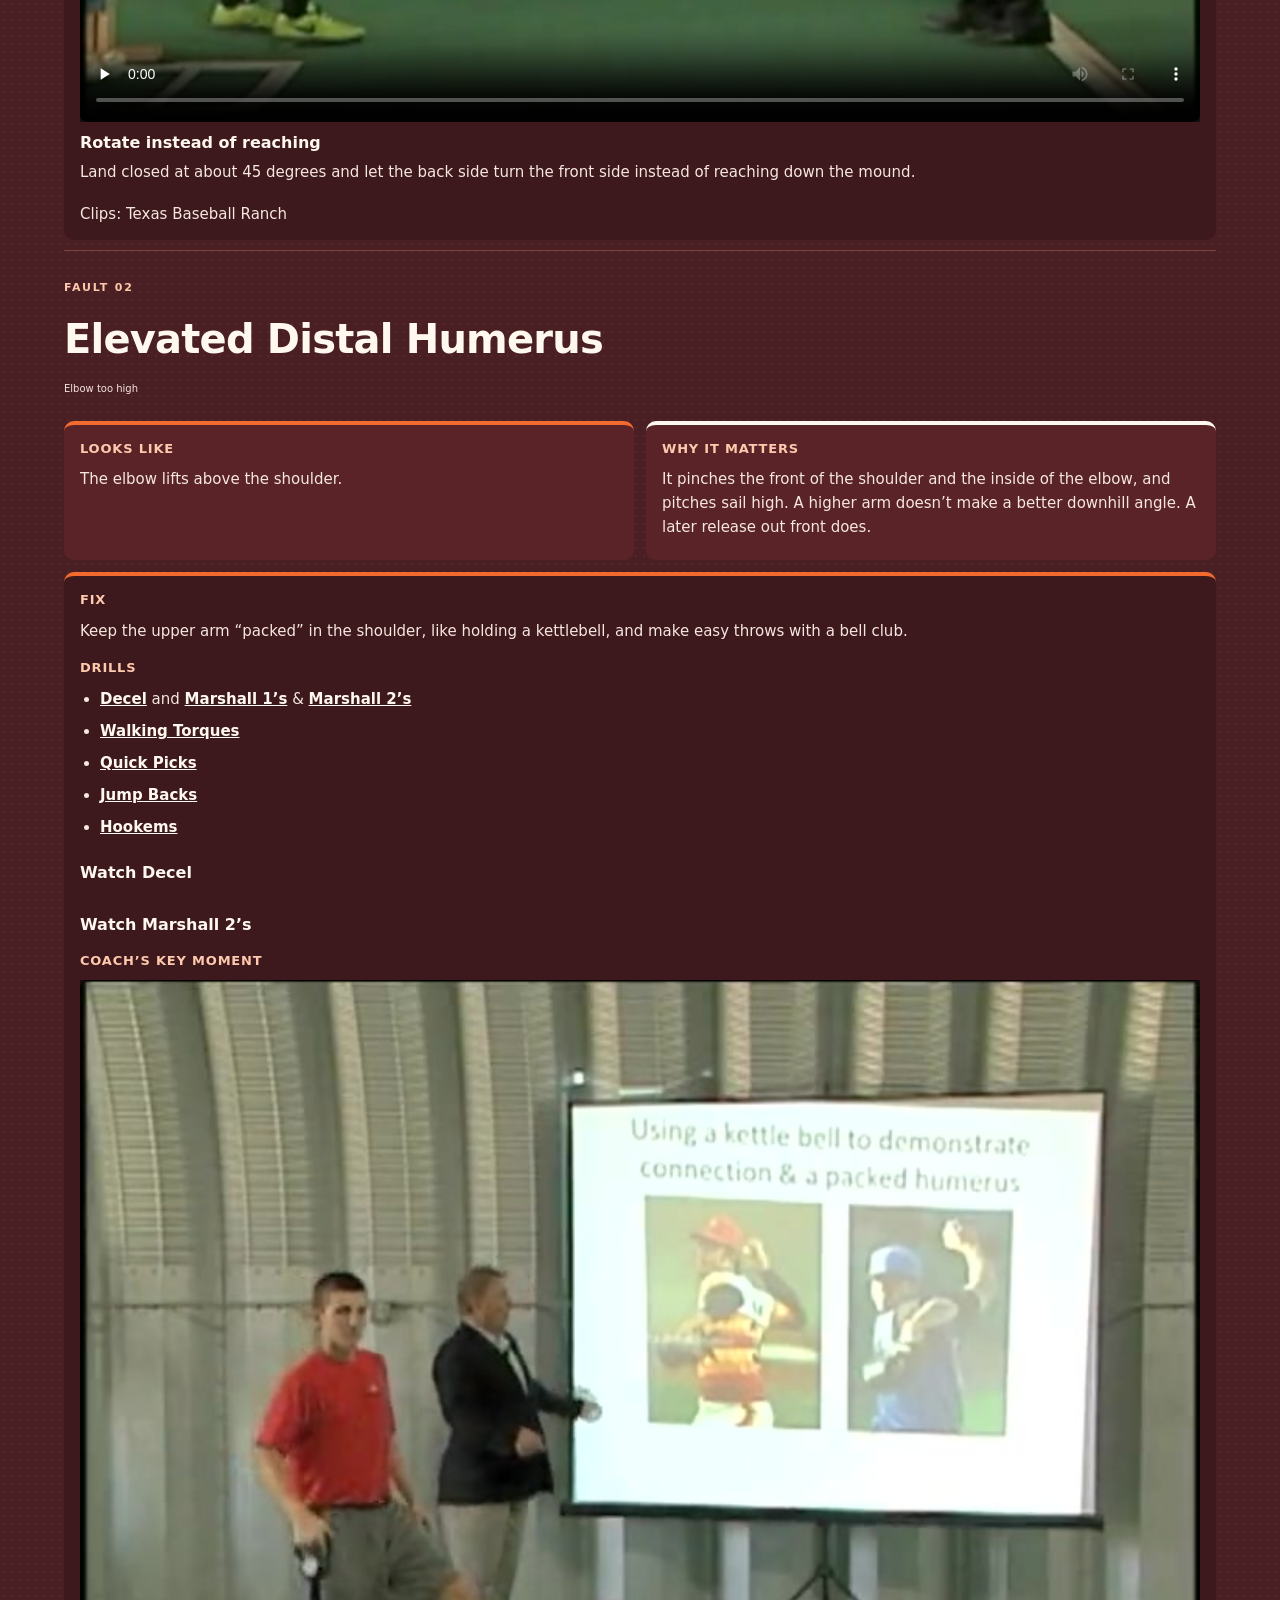
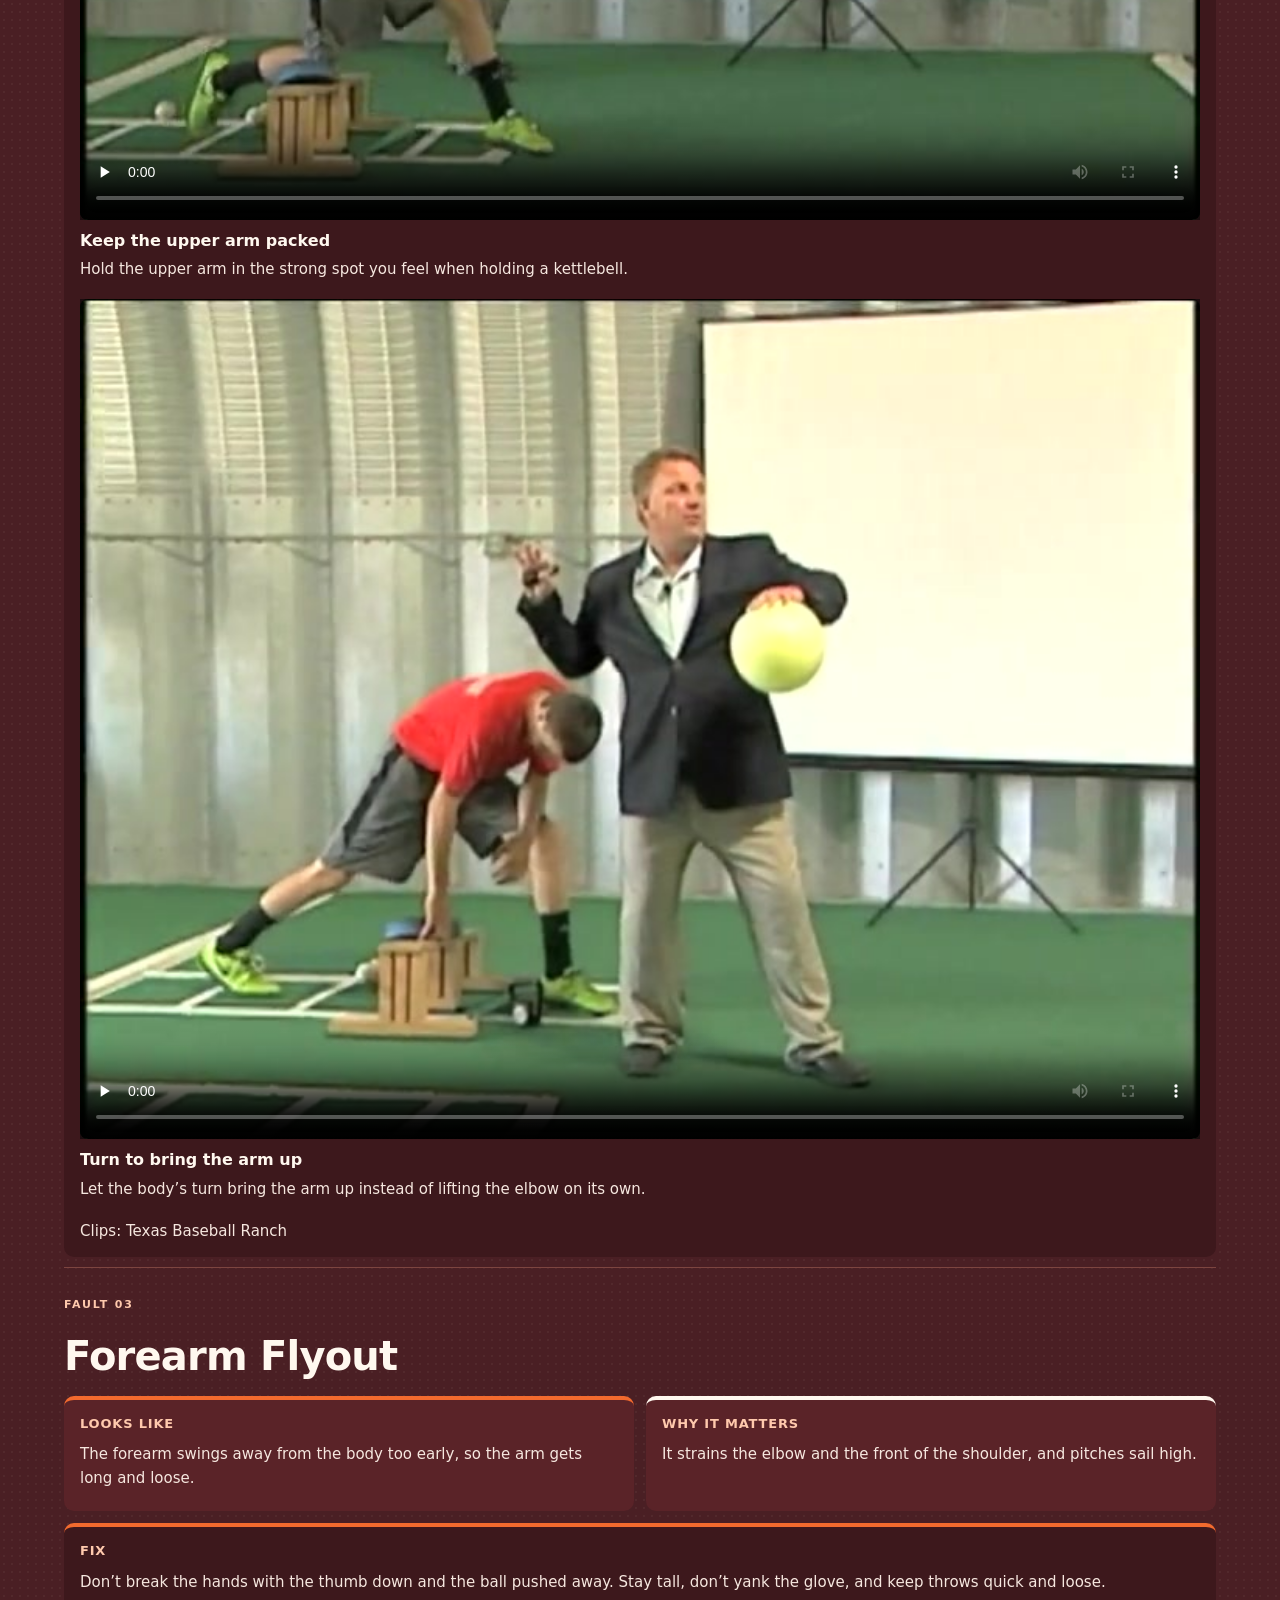
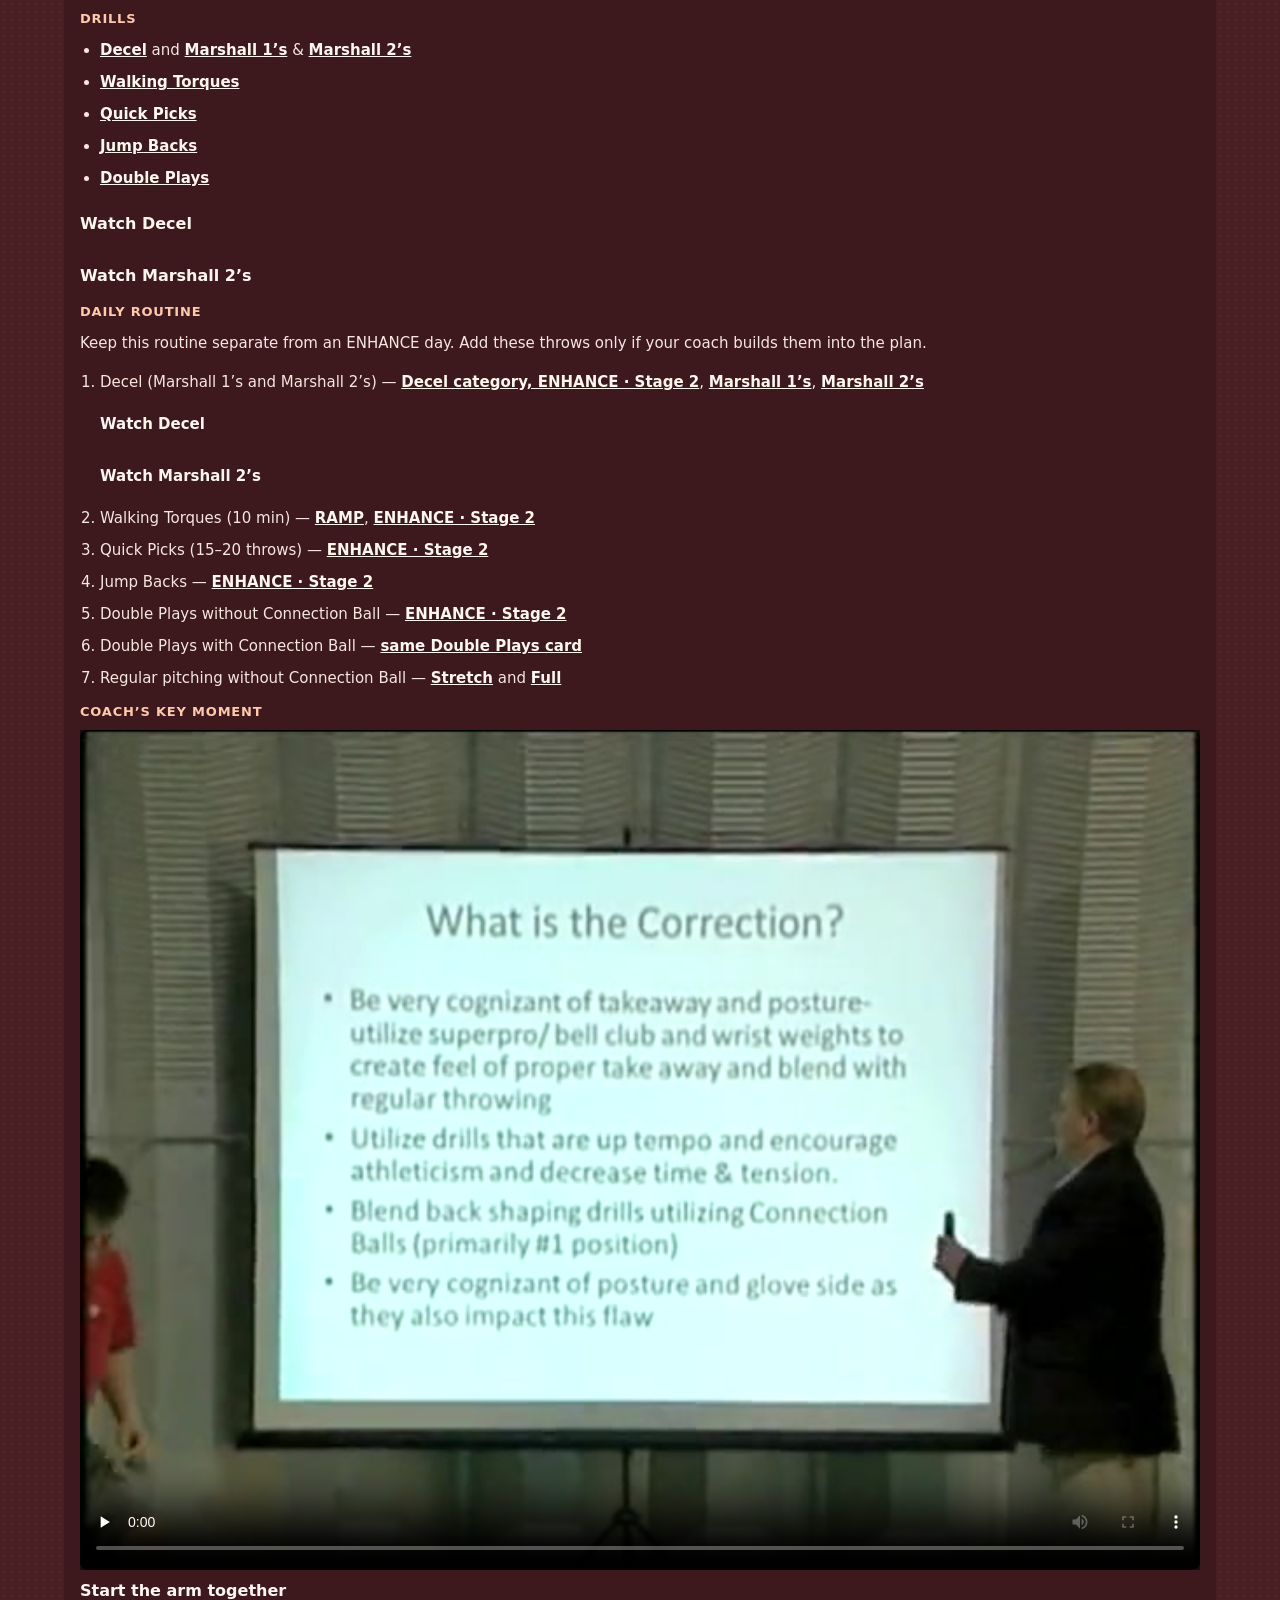
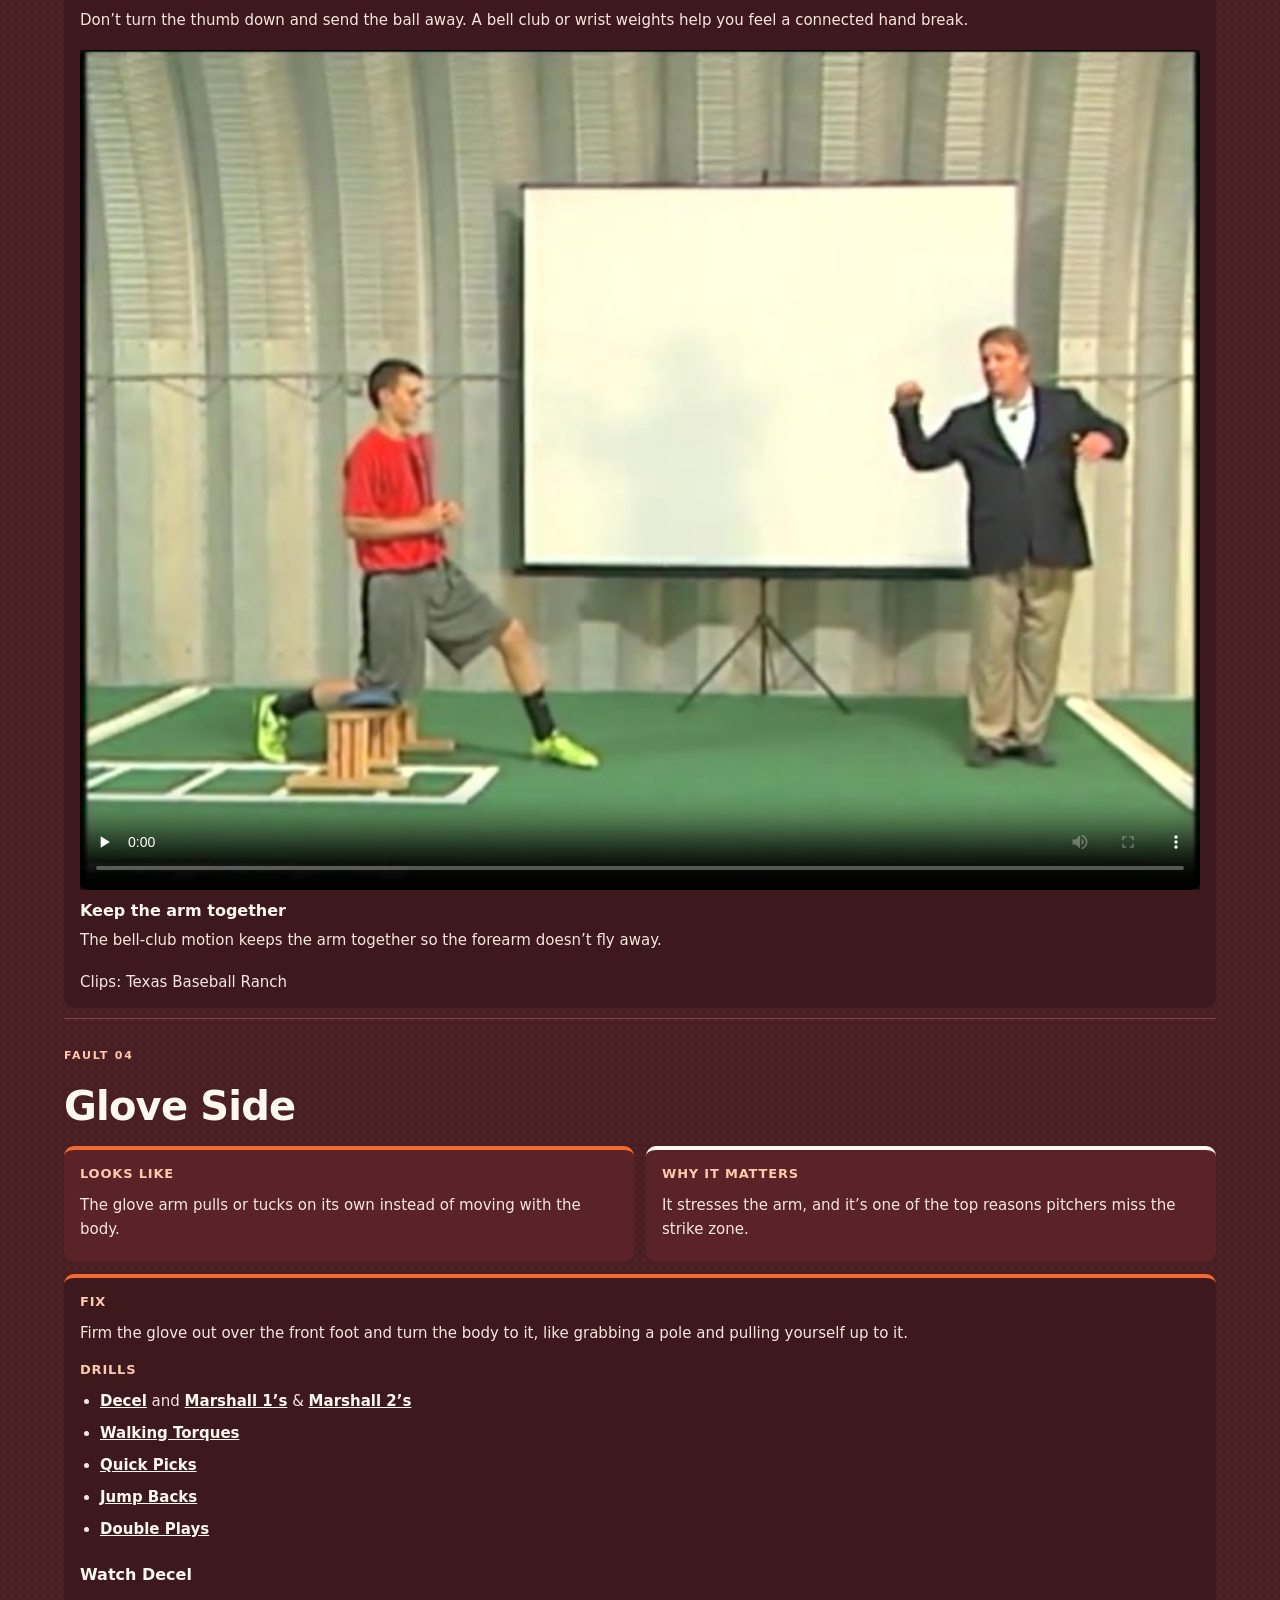
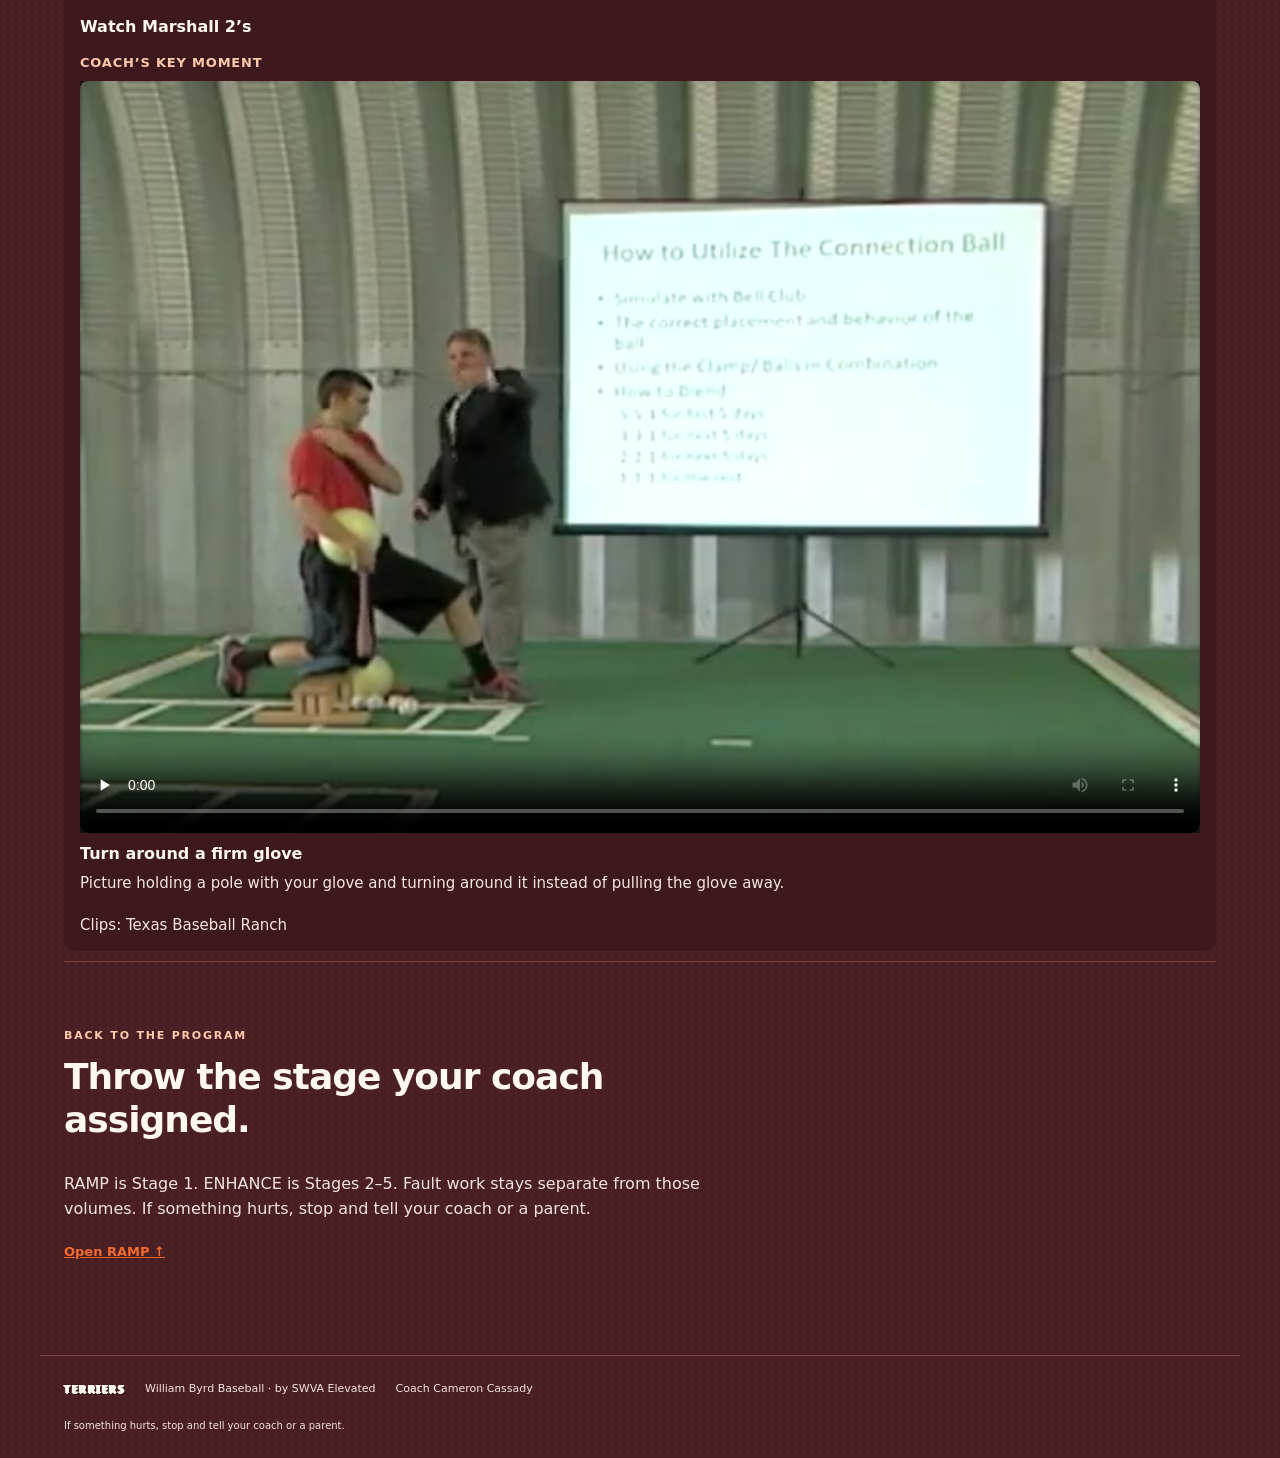
==== commit b1f2618f: "Add simple fault summaries and key-moment clips Each fault card now has a look, a reason, a fix, and" ====
--- a/faults.html
+++ b/faults.html
@@ -46,70 +46,114 @@
     </section>
 
     <div id="fault-mlb" class="mlb-row" aria-label="MLB examples"></div>
+<p class="fault-habit">Do the drills 21 days in a row, even if it’s only 5–10 minutes, then 3–4 days a week.</p>
+
 
     <article class="fault-card" id="fault-directional-side">
-      <p class="eyebrow">Fault 01</p>
-      <h2>Directional Side</h2>
-      <div class="fault-grid">
-        <section class="fault-panel">
-          <h3>What it looks like</h3>
-          <p>The throwing side does not stay directed with the throw toward the target.</p>
-        </section>
-        <section class="fault-panel why">
-          <h3>Why it matters</h3>
-          <p>Ask your coach for the full correction plan.</p>
-        </section>
-        <section class="fault-panel fix">
-          <h3>Corrections</h3>
-          <p>Ask your coach for the full correction plan.</p>
-        </section>
-      </div>
-    </article>
-
-    <article class="fault-card" id="fault-elevated-distal-humerus">
-      <p class="eyebrow">Fault 02</p>
-      <h2>Elevated Distal Humerus</h2>
-      <div class="fault-grid">
-        <section class="fault-panel">
-          <h3>What it looks like</h3>
-          <p>The elbow, at the far end of the upper arm, rides higher than the coach wants during the throw.</p>
-        </section>
-        <section class="fault-panel why">
-          <h3>Why it matters</h3>
-          <p>Ask your coach for the full correction plan.</p>
-        </section>
-        <section class="fault-panel fix">
-          <h3>Corrections</h3>
-          <p>Ask your coach for the full correction plan.</p>
-        </section>
-      </div>
-    </article>
-
-    <article class="fault-card" id="fault-forearm-flyout">
-      <p class="eyebrow">Fault 03</p>
-      <h2>Forearm Flyout</h2>
-      <div class="fault-grid">
-        <section class="fault-panel">
-          <h3>What it looks like</h3>
-          <p>Stay connected, with the right tension and alignment. Disconnection is something you recognize by feel. The arm unravels too soon when it does not engage early.</p>
-          <p>Watch the takeaway. A neutral, supinated, or pronated takeaway changes the tension.</p>
-        </section>
-        <section class="fault-panel why">
-          <h3>Why it matters</h3>
-          <p>Disconnection can bring pain, tightness, or injury in the elbow, bicep, forearm, or anterior shoulder. Consistency and command drop, especially on breaking balls. Recovery is slower. Long toss stalls under 250 ft.</p>
-          <p>A long arm can feel like leverage and still lose efficiency and velocity.</p>
-        </section>
-        <section class="fault-panel fix">
-          <h3>Corrections</h3>
-          <ul>
-            <li>Pay attention to takeaway posture.</li>
-            <li>Keep posture and glove-side discipline.</li>
-            <li>Use up-tempo drills to cut excess tension.</li>
-          </ul>
-          <p><strong>Training tools:</strong> SuperPro, bell clubs, wrist weights, and Connection Balls (#1 position).</p>
-          <h3>Daily routine</h3>
-          <p>Keep this routine separate from an ENHANCE day. Add these throws only if your coach builds them into the plan.</p>
-          <ol class="routine">
+<p class="eyebrow">Fault 01</p>
+<h2>Directional Side</h2>
+
+<div class="fault-grid"><section class="fault-panel"><h3>Looks like</h3><p>The front leg reaches out, or the toe opens too early.</p></section><section class="fault-panel why"><h3>Why it matters</h3><p>The hips open too soon, so the arm does all the work and gets tired and sore.</p></section>
+<section class="fault-panel fix">
+<h3>Fix</h3>
+<p>Land with the front foot closed about 45 degrees, heel first, and let the back knee turn you. Rotate, don’t reach.</p>
+<h3>Drills</h3>
+<ul class="routine">
+<li><a href="index.html#drill-3">45° Hookems</a></li>
+<li>Box Squat Torques</li>
+<li><a href="index.html#drill-5">Double Crow Hop</a></li>
+</ul>
+<h3>Coach’s key moment</h3>
+<figure class="key-clip">
+<div class="video-wrap"><video controls playsinline preload="none" poster="assets/fault_key_directional_side_1.jpg"><source src="assets/fault_key_directional_side_1.mp4" type="video/mp4">Your browser does not support video. <a href="assets/fault_key_directional_side_1.mp4">Open the clip</a>.</video></div>
+<figcaption><b>Let the back knee turn</b><p>Let the back knee turn you, and the front leg finishes the turn.</p></figcaption>
+</figure>
+<figure class="key-clip">
+<div class="video-wrap"><video controls playsinline preload="none" poster="assets/fault_key_directional_side_2.jpg"><source src="assets/fault_key_directional_side_2.mp4" type="video/mp4">Your browser does not support video. <a href="assets/fault_key_directional_side_2.mp4">Open the clip</a>.</video></div>
+<figcaption><b>Rotate instead of reaching</b><p>Land closed at about 45 degrees and let the back side turn the front side instead of reaching down the mound.</p></figcaption>
+</figure>
+<p class="key-credit">Clips: Texas Baseball Ranch</p>
+</section></div></article>
+<article class="fault-card" id="fault-elevated-distal-humerus">
+<p class="eyebrow">Fault 02</p>
+<h2>Elevated Distal Humerus</h2>
+<p class="reps-note">Elbow too high</p>
+<div class="fault-grid"><section class="fault-panel"><h3>Looks like</h3><p>The elbow lifts above the shoulder.</p></section><section class="fault-panel why"><h3>Why it matters</h3><p>It pinches the front of the shoulder and the inside of the elbow, and pitches sail high. A higher arm doesn’t make a better downhill angle. A later release out front does.</p></section>
+<section class="fault-panel fix">
+<h3>Fix</h3>
+<p>Keep the upper arm “packed” in the shoulder, like holding a kettlebell, and make easy throws with a bell club.</p>
+<h3>Drills</h3>
+<ul class="routine">
+<li><a href="index.html#stage-2-decel">Decel</a> and <a href="index.html#drill-1">Marshall 1’s</a> &amp; <a href="index.html#stage-2-marshall-2">Marshall 2’s</a></li>
+<li><a href="index.html#drill-4">Walking Torques</a></li>
+<li><a href="index.html#stage-2-quick-picks">Quick Picks</a></li>
+<li><a href="index.html#stage-2-jump-backs">Jump Backs</a></li>
+<li><a href="index.html#drill-3">Hookems</a></li>
+</ul>
+<details class="routine-demo"><summary>Watch Decel</summary>
+<div class="player" data-start="0" data-end="2.8">
+<div class="video-wrap"><video id="video-elbow-decel" aria-label="Decel demonstration" playsinline muted loop controls preload="metadata" poster="assets/decel_demo.jpg"><source src="assets/decel_demo.mp4" type="video/mp4">Your browser does not support video. <a href="assets/decel_demo.mp4">Open the video</a>.</video></div>
+<div class="video-caption"><span class="mode">Full demonstration</span><span>Tap video to play / pause</span></div>
+<div class="controls"><button type="button" class="play primary" aria-controls="video-elbow-decel">▶ Play</button><button type="button" class="key" aria-pressed="false">↻ Replay key move</button><button type="button" class="full">Full video</button><button type="button" class="loop" aria-pressed="true">Loop: on</button></div>
+<div class="fine-controls"><label>Speed <select aria-label="Playback speed for Decel"><option value="0.25">0.25×</option><option value="0.5">0.5×</option><option value="1" selected>1×</option></select></label><div class="frames"><button type="button" class="back" aria-label="Previous frame">◀ Frame</button><button type="button" class="forward" aria-label="Next frame">Frame ▶</button></div></div>
+<p class="player-note">Key move: 0.0–2.8s · Frame buttons pause the video.</p>
+<p class="video-error" hidden>Video could not load. <a href="assets/decel_demo.mp4">Open the full video directly</a>.</p>
+</div></details><details class="routine-demo"><summary>Watch Marshall 2’s</summary>
+<div class="player" data-start="0" data-end="3.15">
+<div class="video-wrap"><video id="video-elbow-marshall2" aria-label="Marshall 2’s demonstration" playsinline muted loop controls preload="metadata" poster="assets/marshall2_demo.jpg"><source src="assets/marshall2_demo.mp4" type="video/mp4">Your browser does not support video. <a href="assets/marshall2_demo.mp4">Open the video</a>.</video></div>
+<div class="video-caption"><span class="mode">Full demonstration</span><span>Tap video to play / pause</span></div>
+<div class="controls"><button type="button" class="play primary" aria-controls="video-elbow-marshall2">▶ Play</button><button type="button" class="key" aria-pressed="false">↻ Replay key move</button><button type="button" class="full">Full video</button><button type="button" class="loop" aria-pressed="true">Loop: on</button></div>
+<div class="fine-controls"><label>Speed <select aria-label="Playback speed for Marshall 2’s"><option value="0.25">0.25×</option><option value="0.5">0.5×</option><option value="1" selected>1×</option></select></label><div class="frames"><button type="button" class="back" aria-label="Previous frame">◀ Frame</button><button type="button" class="forward" aria-label="Next frame">Frame ▶</button></div></div>
+<p class="player-note">Key move: 0.0–3.1s · Frame buttons pause the video.</p>
+<p class="video-error" hidden>Video could not load. <a href="assets/marshall2_demo.mp4">Open the full video directly</a>.</p>
+</div></details>
+<h3>Coach’s key moment</h3>
+<figure class="key-clip">
+<div class="video-wrap"><video controls playsinline preload="none" poster="assets/fault_key_elevated_distal_humerus_1.jpg"><source src="assets/fault_key_elevated_distal_humerus_1.mp4" type="video/mp4">Your browser does not support video. <a href="assets/fault_key_elevated_distal_humerus_1.mp4">Open the clip</a>.</video></div>
+<figcaption><b>Keep the upper arm packed</b><p>Hold the upper arm in the strong spot you feel when holding a kettlebell.</p></figcaption>
+</figure>
+<figure class="key-clip">
+<div class="video-wrap"><video controls playsinline preload="none" poster="assets/fault_key_elevated_distal_humerus_2.jpg"><source src="assets/fault_key_elevated_distal_humerus_2.mp4" type="video/mp4">Your browser does not support video. <a href="assets/fault_key_elevated_distal_humerus_2.mp4">Open the clip</a>.</video></div>
+<figcaption><b>Turn to bring the arm up</b><p>Let the body’s turn bring the arm up instead of lifting the elbow on its own.</p></figcaption>
+</figure>
+<p class="key-credit">Clips: Texas Baseball Ranch</p>
+</section></div></article>
+<article class="fault-card" id="fault-forearm-flyout">
+<p class="eyebrow">Fault 03</p>
+<h2>Forearm Flyout</h2>
+
+<div class="fault-grid"><section class="fault-panel"><h3>Looks like</h3><p>The forearm swings away from the body too early, so the arm gets long and loose.</p></section><section class="fault-panel why"><h3>Why it matters</h3><p>It strains the elbow and the front of the shoulder, and pitches sail high.</p></section>
+<section class="fault-panel fix">
+<h3>Fix</h3>
+<p>Don’t break the hands with the thumb down and the ball pushed away. Stay tall, don’t yank the glove, and keep throws quick and loose.</p>
+<h3>Drills</h3>
+<ul class="routine">
+<li><a href="index.html#stage-2-decel">Decel</a> and <a href="index.html#drill-1">Marshall 1’s</a> &amp; <a href="index.html#stage-2-marshall-2">Marshall 2’s</a></li>
+<li><a href="index.html#drill-4">Walking Torques</a></li>
+<li><a href="index.html#stage-2-quick-picks">Quick Picks</a></li>
+<li><a href="index.html#stage-2-jump-backs">Jump Backs</a></li>
+<li><a href="index.html#stage-2-double-plays">Double Plays</a></li>
+</ul>
+<details class="routine-demo"><summary>Watch Decel</summary>
+<div class="player" data-start="0" data-end="2.8">
+<div class="video-wrap"><video id="video-flyout-decel" aria-label="Decel demonstration" playsinline muted loop controls preload="metadata" poster="assets/decel_demo.jpg"><source src="assets/decel_demo.mp4" type="video/mp4">Your browser does not support video. <a href="assets/decel_demo.mp4">Open the video</a>.</video></div>
+<div class="video-caption"><span class="mode">Full demonstration</span><span>Tap video to play / pause</span></div>
+<div class="controls"><button type="button" class="play primary" aria-controls="video-flyout-decel">▶ Play</button><button type="button" class="key" aria-pressed="false">↻ Replay key move</button><button type="button" class="full">Full video</button><button type="button" class="loop" aria-pressed="true">Loop: on</button></div>
+<div class="fine-controls"><label>Speed <select aria-label="Playback speed for Decel"><option value="0.25">0.25×</option><option value="0.5">0.5×</option><option value="1" selected>1×</option></select></label><div class="frames"><button type="button" class="back" aria-label="Previous frame">◀ Frame</button><button type="button" class="forward" aria-label="Next frame">Frame ▶</button></div></div>
+<p class="player-note">Key move: 0.0–2.8s · Frame buttons pause the video.</p>
+<p class="video-error" hidden>Video could not load. <a href="assets/decel_demo.mp4">Open the full video directly</a>.</p>
+</div></details><details class="routine-demo"><summary>Watch Marshall 2’s</summary>
+<div class="player" data-start="0" data-end="3.15">
+<div class="video-wrap"><video id="video-flyout-marshall2" aria-label="Marshall 2’s demonstration" playsinline muted loop controls preload="metadata" poster="assets/marshall2_demo.jpg"><source src="assets/marshall2_demo.mp4" type="video/mp4">Your browser does not support video. <a href="assets/marshall2_demo.mp4">Open the video</a>.</video></div>
+<div class="video-caption"><span class="mode">Full demonstration</span><span>Tap video to play / pause</span></div>
+<div class="controls"><button type="button" class="play primary" aria-controls="video-flyout-marshall2">▶ Play</button><button type="button" class="key" aria-pressed="false">↻ Replay key move</button><button type="button" class="full">Full video</button><button type="button" class="loop" aria-pressed="true">Loop: on</button></div>
+<div class="fine-controls"><label>Speed <select aria-label="Playback speed for Marshall 2’s"><option value="0.25">0.25×</option><option value="0.5">0.5×</option><option value="1" selected>1×</option></select></label><div class="frames"><button type="button" class="back" aria-label="Previous frame">◀ Frame</button><button type="button" class="forward" aria-label="Next frame">Frame ▶</button></div></div>
+<p class="player-note">Key move: 0.0–3.1s · Frame buttons pause the video.</p>
+<p class="video-error" hidden>Video could not load. <a href="assets/marshall2_demo.mp4">Open the full video directly</a>.</p>
+</div></details>
+<h3>Daily routine</h3>
+<p>Keep this routine separate from an ENHANCE day. Add these throws only if your coach builds them into the plan.</p>
+<ol class="routine">
             <li>Decel (Marshall 1’s and Marshall 2’s) — <a href="index.html#stage-2-decel">Decel category, ENHANCE · Stage 2</a>, <a href="index.html#drill-1">Marshall 1’s</a>, <a href="index.html#stage-2-marshall-2">Marshall 2’s</a>
               <details class="routine-demo">
                 <summary>Watch Decel</summary>
@@ -141,30 +185,59 @@
             <li>Double Plays with Connection Ball — <a href="index.html#stage-2-double-plays">same Double Plays card</a></li>
             <li>Regular pitching without Connection Ball — <a href="index.html#drill-6">Stretch</a> and <a href="index.html#drill-7">Full</a></li>
           </ol>
-        </section>
-      </div>
-    </article>
-
-    <article class="fault-card" id="fault-glove-side">
-      <p class="eyebrow">Fault 04</p>
-      <h2>Glove Side</h2>
-      <div class="fault-grid">
-        <section class="fault-panel">
-          <h3>What it looks like</h3>
-          <p>The glove-side arm or shoulder does not hold its position through the throw.</p>
-        </section>
-        <section class="fault-panel why">
-          <h3>Why it matters</h3>
-          <p>Ask your coach for the full correction plan.</p>
-        </section>
-        <section class="fault-panel fix">
-          <h3>Corrections</h3>
-          <p>Ask your coach for the full correction plan.</p>
-        </section>
-      </div>
-    </article>
-
-    <section class="finish">
+<h3>Coach’s key moment</h3>
+<figure class="key-clip">
+<div class="video-wrap"><video controls playsinline preload="none" poster="assets/fault_key_forearm_flyout_1.jpg"><source src="assets/fault_key_forearm_flyout_1.mp4" type="video/mp4">Your browser does not support video. <a href="assets/fault_key_forearm_flyout_1.mp4">Open the clip</a>.</video></div>
+<figcaption><b>Start the arm together</b><p>Don’t turn the thumb down and send the ball away. A bell club or wrist weights help you feel a connected hand break.</p></figcaption>
+</figure>
+<figure class="key-clip">
+<div class="video-wrap"><video controls playsinline preload="none" poster="assets/fault_key_forearm_flyout_2.jpg"><source src="assets/fault_key_forearm_flyout_2.mp4" type="video/mp4">Your browser does not support video. <a href="assets/fault_key_forearm_flyout_2.mp4">Open the clip</a>.</video></div>
+<figcaption><b>Keep the arm together</b><p>The bell-club motion keeps the arm together so the forearm doesn’t fly away.</p></figcaption>
+</figure>
+<p class="key-credit">Clips: Texas Baseball Ranch</p>
+</section></div></article>
+<article class="fault-card" id="fault-glove-side">
+<p class="eyebrow">Fault 04</p>
+<h2>Glove Side</h2>
+
+<div class="fault-grid"><section class="fault-panel"><h3>Looks like</h3><p>The glove arm pulls or tucks on its own instead of moving with the body.</p></section><section class="fault-panel why"><h3>Why it matters</h3><p>It stresses the arm, and it’s one of the top reasons pitchers miss the strike zone.</p></section>
+<section class="fault-panel fix">
+<h3>Fix</h3>
+<p>Firm the glove out over the front foot and turn the body to it, like grabbing a pole and pulling yourself up to it.</p>
+<h3>Drills</h3>
+<ul class="routine">
+<li><a href="index.html#stage-2-decel">Decel</a> and <a href="index.html#drill-1">Marshall 1’s</a> &amp; <a href="index.html#stage-2-marshall-2">Marshall 2’s</a></li>
+<li><a href="index.html#drill-4">Walking Torques</a></li>
+<li><a href="index.html#stage-2-quick-picks">Quick Picks</a></li>
+<li><a href="index.html#stage-2-jump-backs">Jump Backs</a></li>
+<li><a href="index.html#stage-2-double-plays">Double Plays</a></li>
+</ul>
+<details class="routine-demo"><summary>Watch Decel</summary>
+<div class="player" data-start="0" data-end="2.8">
+<div class="video-wrap"><video id="video-glove-decel" aria-label="Decel demonstration" playsinline muted loop controls preload="metadata" poster="assets/decel_demo.jpg"><source src="assets/decel_demo.mp4" type="video/mp4">Your browser does not support video. <a href="assets/decel_demo.mp4">Open the video</a>.</video></div>
+<div class="video-caption"><span class="mode">Full demonstration</span><span>Tap video to play / pause</span></div>
+<div class="controls"><button type="button" class="play primary" aria-controls="video-glove-decel">▶ Play</button><button type="button" class="key" aria-pressed="false">↻ Replay key move</button><button type="button" class="full">Full video</button><button type="button" class="loop" aria-pressed="true">Loop: on</button></div>
+<div class="fine-controls"><label>Speed <select aria-label="Playback speed for Decel"><option value="0.25">0.25×</option><option value="0.5">0.5×</option><option value="1" selected>1×</option></select></label><div class="frames"><button type="button" class="back" aria-label="Previous frame">◀ Frame</button><button type="button" class="forward" aria-label="Next frame">Frame ▶</button></div></div>
+<p class="player-note">Key move: 0.0–2.8s · Frame buttons pause the video.</p>
+<p class="video-error" hidden>Video could not load. <a href="assets/decel_demo.mp4">Open the full video directly</a>.</p>
+</div></details><details class="routine-demo"><summary>Watch Marshall 2’s</summary>
+<div class="player" data-start="0" data-end="3.15">
+<div class="video-wrap"><video id="video-glove-marshall2" aria-label="Marshall 2’s demonstration" playsinline muted loop controls preload="metadata" poster="assets/marshall2_demo.jpg"><source src="assets/marshall2_demo.mp4" type="video/mp4">Your browser does not support video. <a href="assets/marshall2_demo.mp4">Open the video</a>.</video></div>
+<div class="video-caption"><span class="mode">Full demonstration</span><span>Tap video to play / pause</span></div>
+<div class="controls"><button type="button" class="play primary" aria-controls="video-glove-marshall2">▶ Play</button><button type="button" class="key" aria-pressed="false">↻ Replay key move</button><button type="button" class="full">Full video</button><button type="button" class="loop" aria-pressed="true">Loop: on</button></div>
+<div class="fine-controls"><label>Speed <select aria-label="Playback speed for Marshall 2’s"><option value="0.25">0.25×</option><option value="0.5">0.5×</option><option value="1" selected>1×</option></select></label><div class="frames"><button type="button" class="back" aria-label="Previous frame">◀ Frame</button><button type="button" class="forward" aria-label="Next frame">Frame ▶</button></div></div>
+<p class="player-note">Key move: 0.0–3.1s · Frame buttons pause the video.</p>
+<p class="video-error" hidden>Video could not load. <a href="assets/marshall2_demo.mp4">Open the full video directly</a>.</p>
+</div></details>
+<h3>Coach’s key moment</h3>
+<figure class="key-clip">
+<div class="video-wrap"><video controls playsinline preload="none" poster="assets/fault_key_glove_side_1.jpg"><source src="assets/fault_key_glove_side_1.mp4" type="video/mp4">Your browser does not support video. <a href="assets/fault_key_glove_side_1.mp4">Open the clip</a>.</video></div>
+<figcaption><b>Turn around a firm glove</b><p>Picture holding a pole with your glove and turning around it instead of pulling the glove away.</p></figcaption>
+</figure>
+<p class="key-credit">Clips: Texas Baseball Ranch</p>
+</section></div></article>
+
+<section class="finish">
       <p class="eyebrow">Back to the program</p>
       <h2>Throw the stage your coach assigned.</h2>
       <p>RAMP is Stage 1. ENHANCE is Stages 2–5. Fault work stays separate from those volumes. If something hurts, stop and tell your coach or a parent.</p>
--- a/brand.css
+++ b/brand.css
@@ -272,6 +272,27 @@
 .routine-demo { margin: 8px 0 4px; }
 .routine-demo > summary { cursor: pointer; min-height: 44px; display: flex; align-items: center; font-weight: 750; color: #fff8ef; }
 .routine-demo .player { margin: 8px 0 12px; }
+.fault-habit {
+  border-left: 4px solid #f26a2e;
+  background: #3d181c;
+  padding: 14px 16px;
+  border-radius: 0 10px 10px 0;
+  color: #fff8ef;
+  font-weight: 700;
+  margin: 8px 0 18px;
+}
+.key-moments { margin-top: 8px; }
+.key-clip { margin: 0 0 18px; }
+.key-clip video {
+  width: 100%;
+  height: auto;
+  display: block;
+  background: #1a0c0e;
+  border-radius: 8px;
+}
+.key-clip figcaption b { display: block; margin-top: 8px; font-size: 16px; }
+.key-clip figcaption p { margin: 4px 0 0; }
+.key-credit { font-size: 12px; color: #ffc9ad; margin: 0 0 8px; }
 .routine li { margin: 0 0 8px; }
 .coming-line { font-weight: 750; color: #fff8ef; }
 
